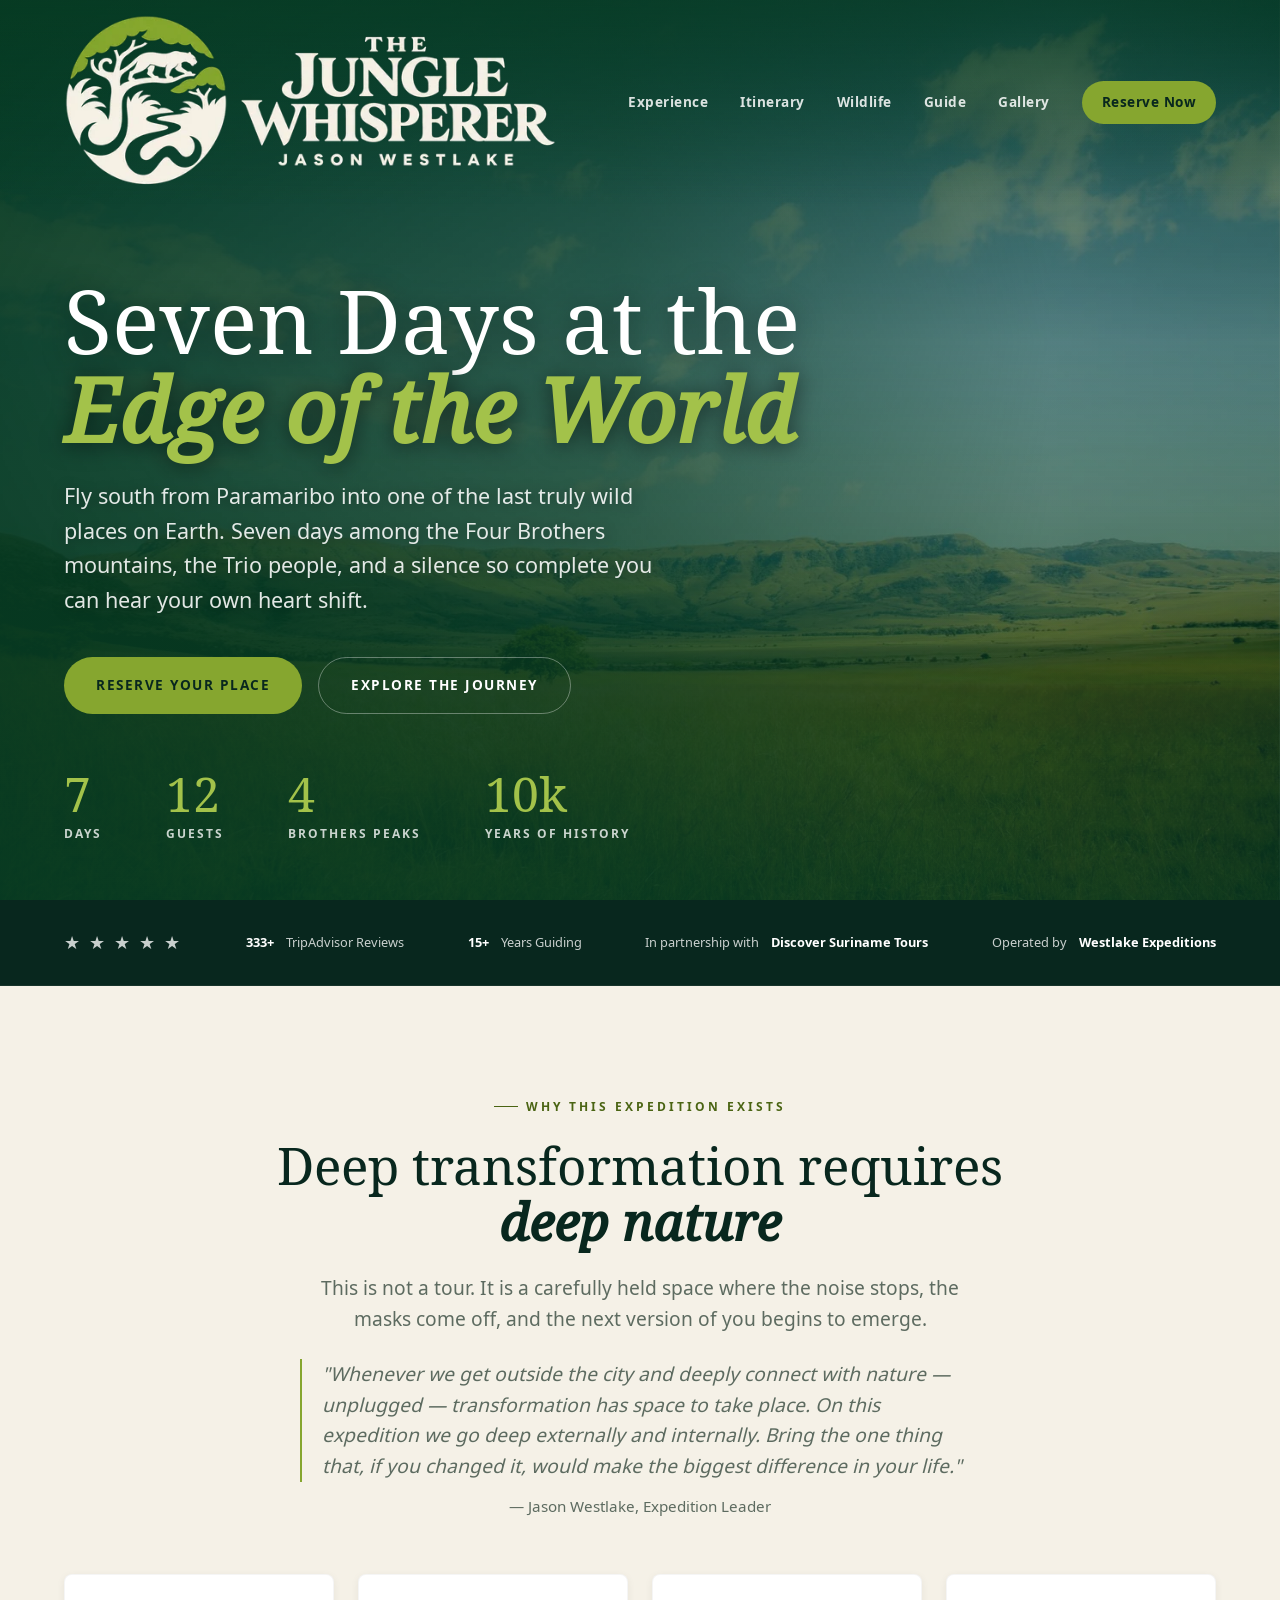
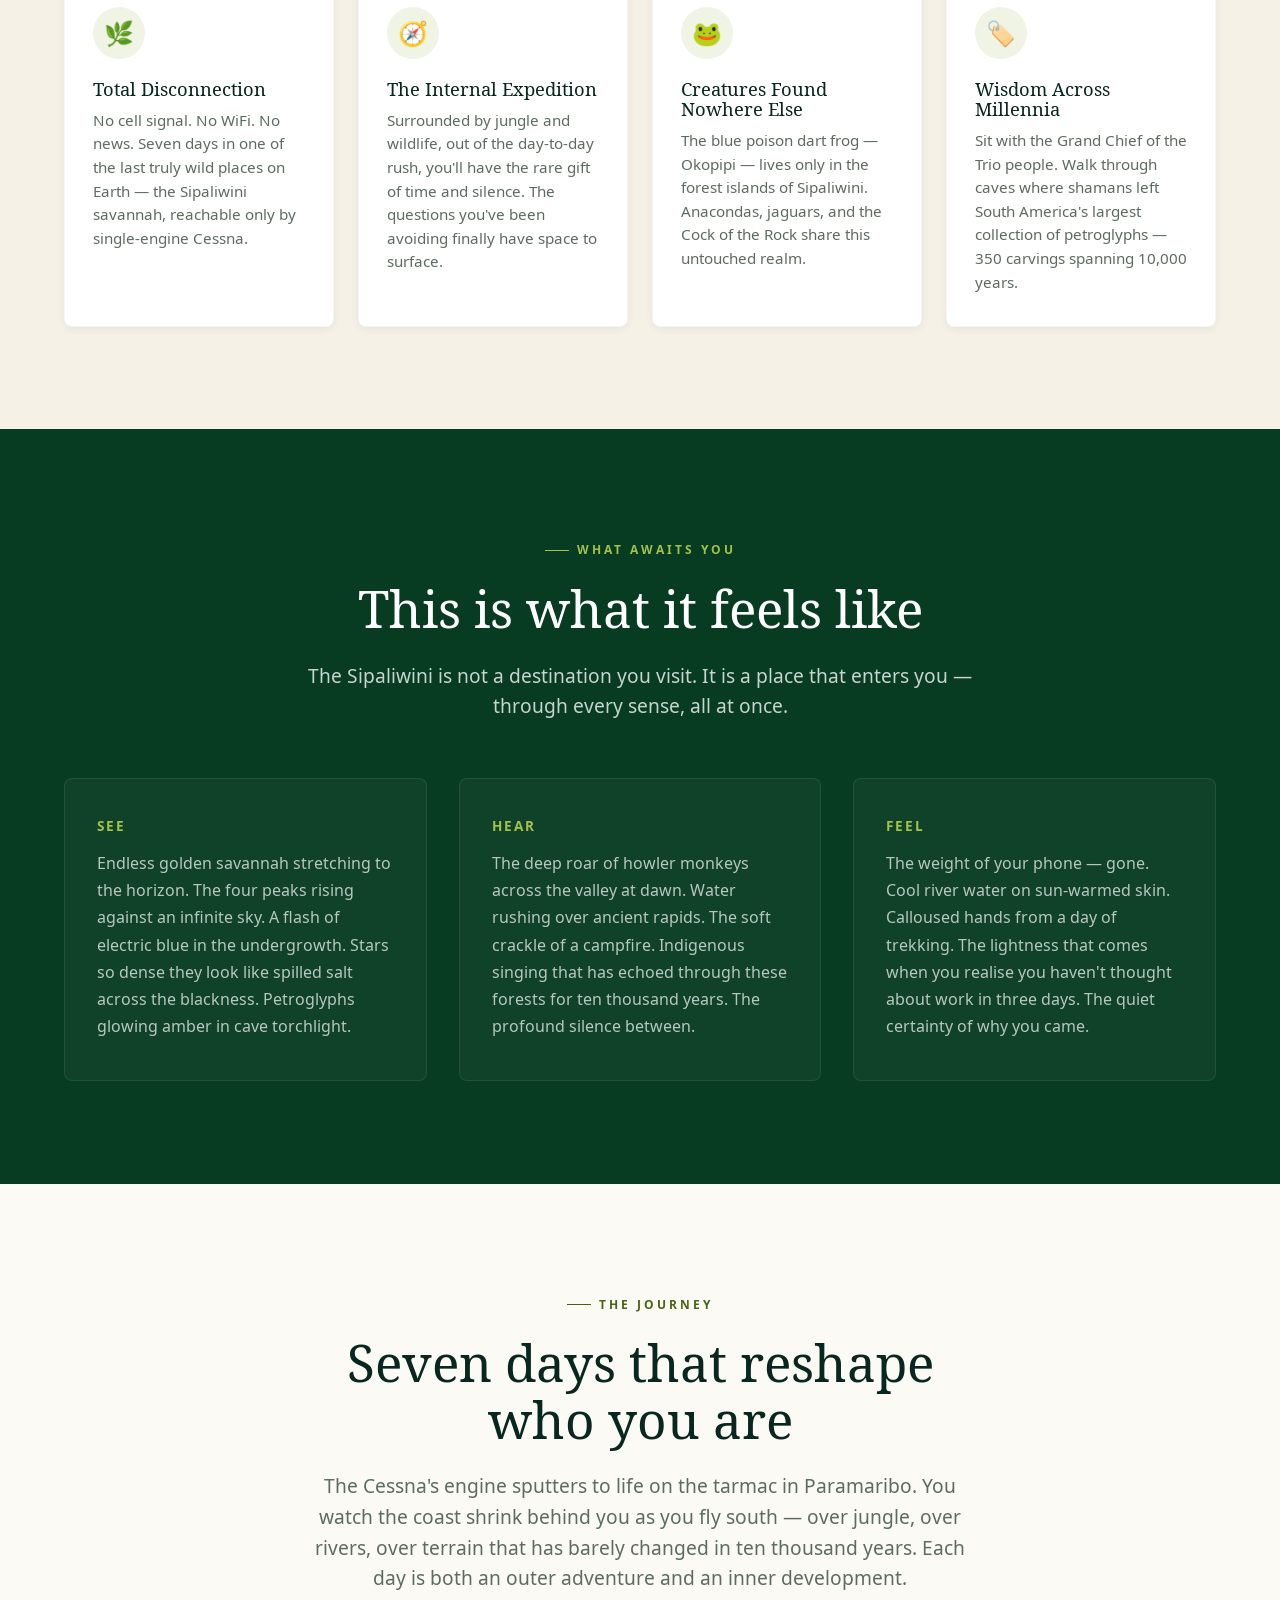
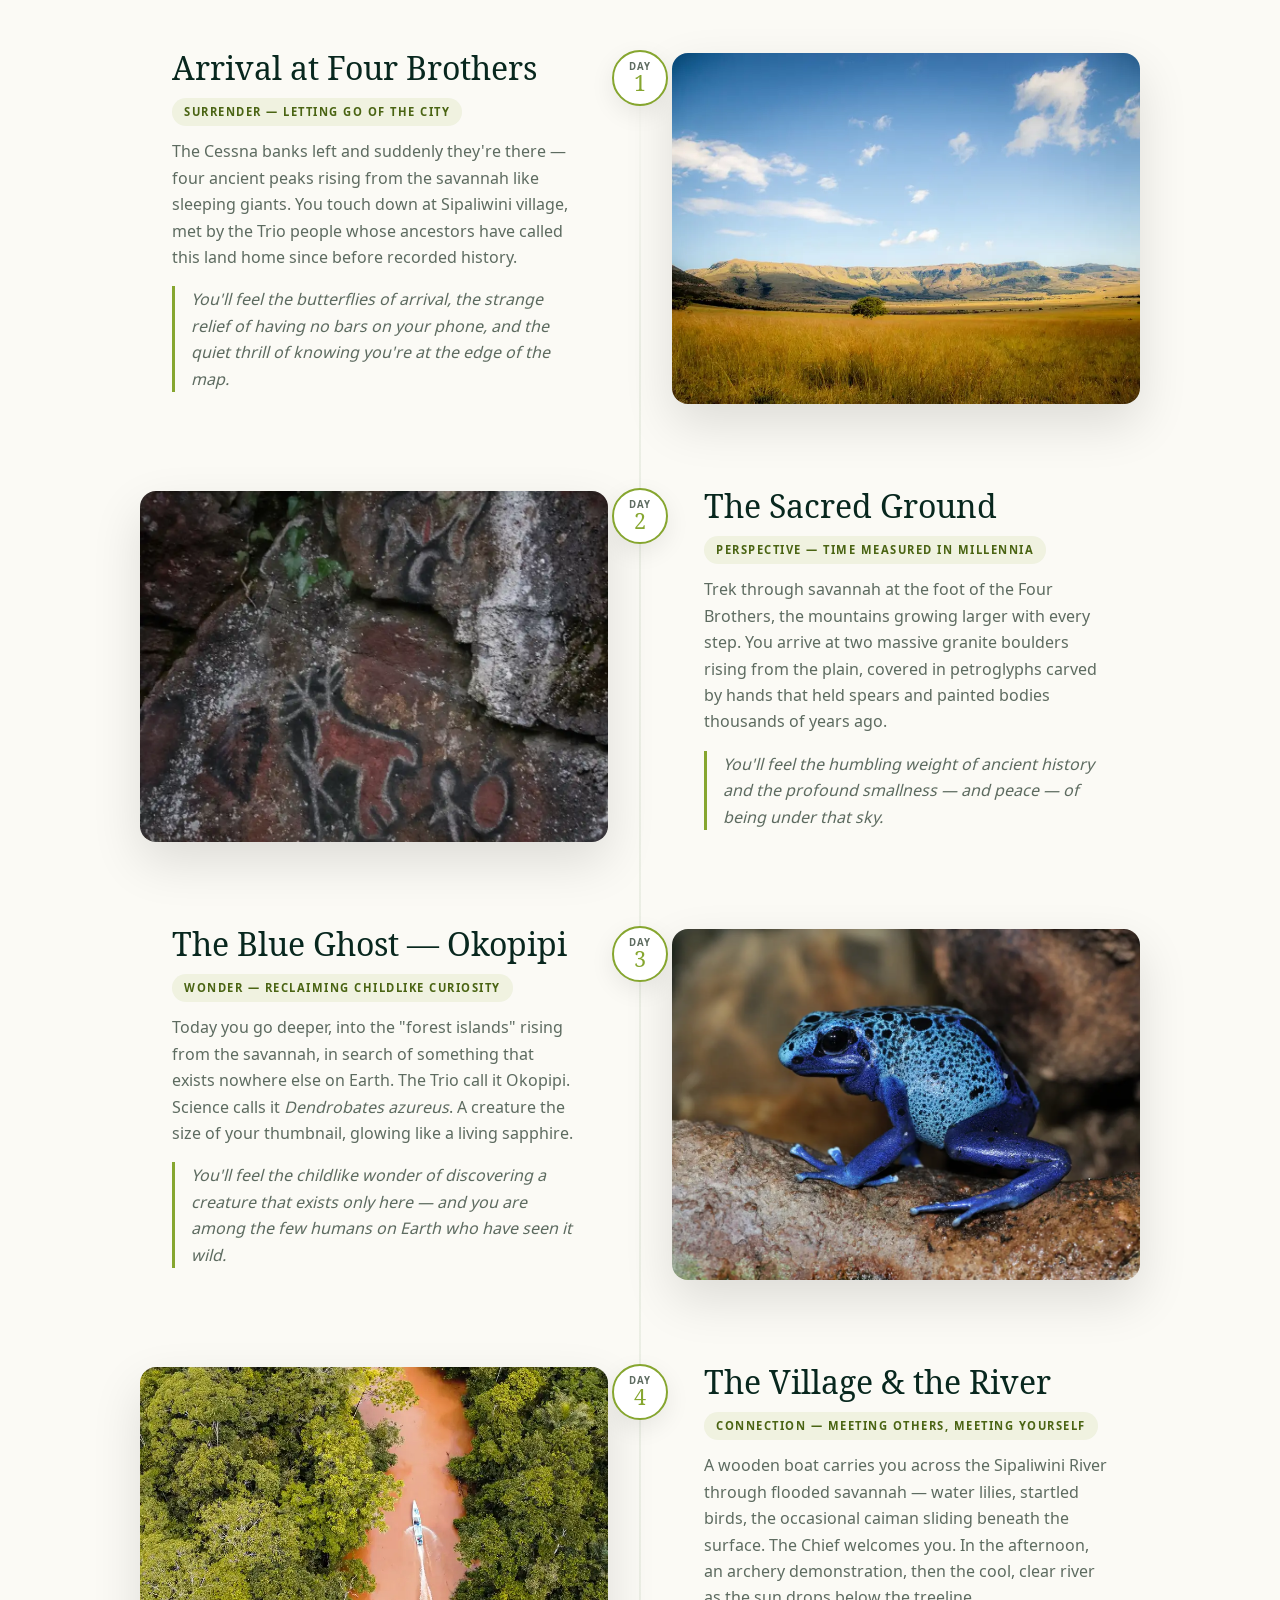
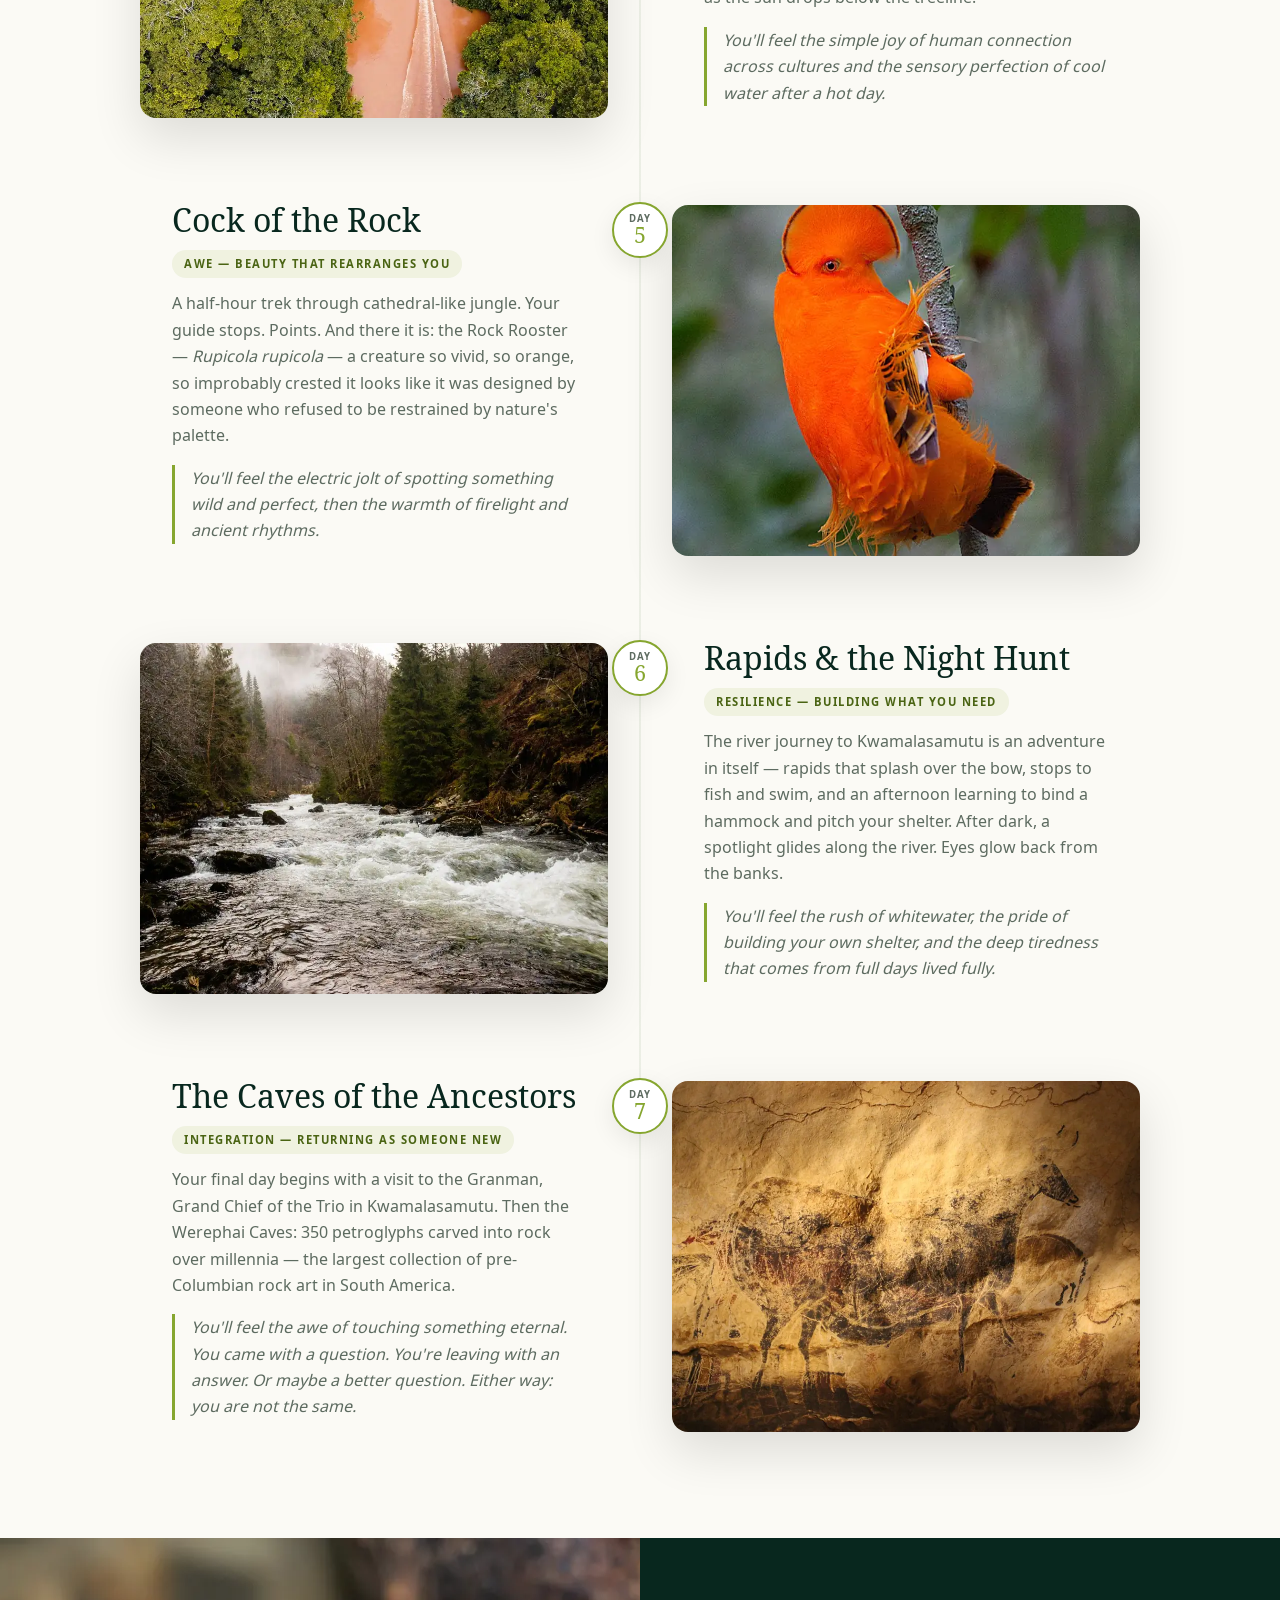
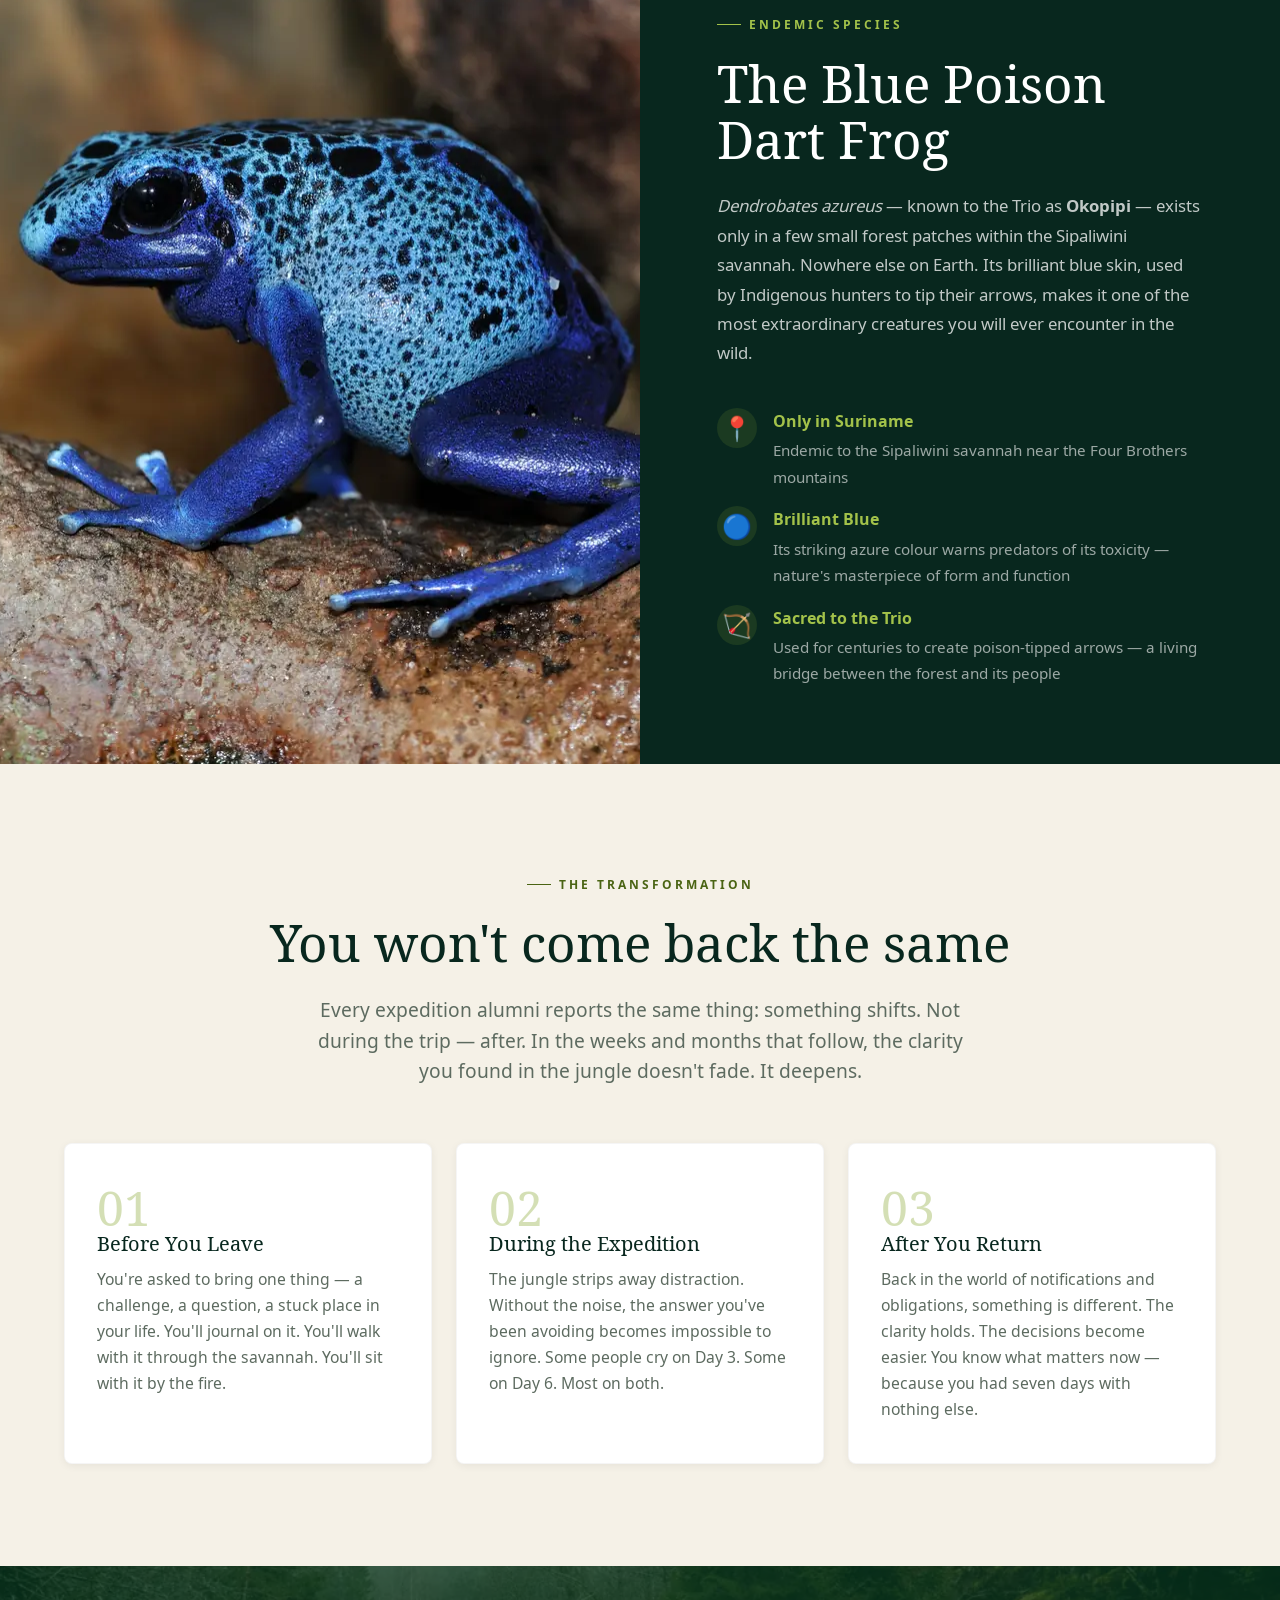
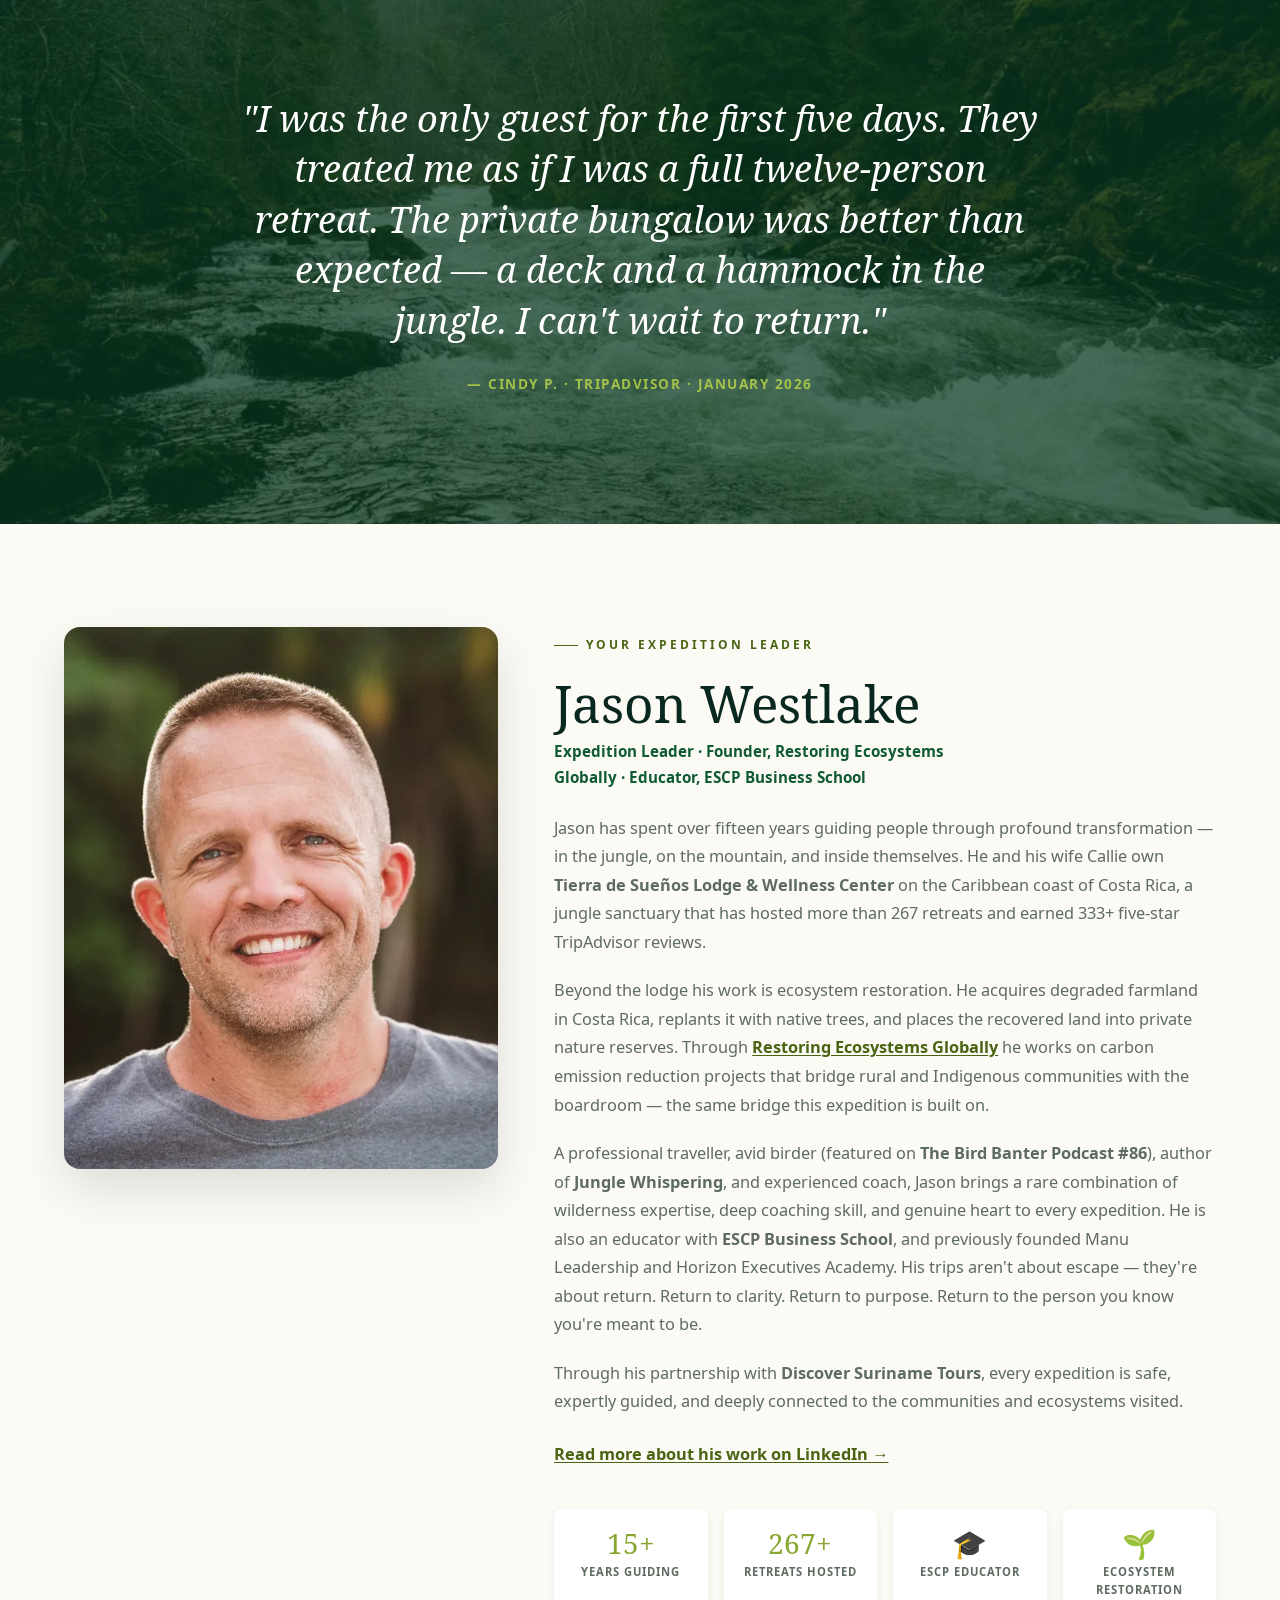
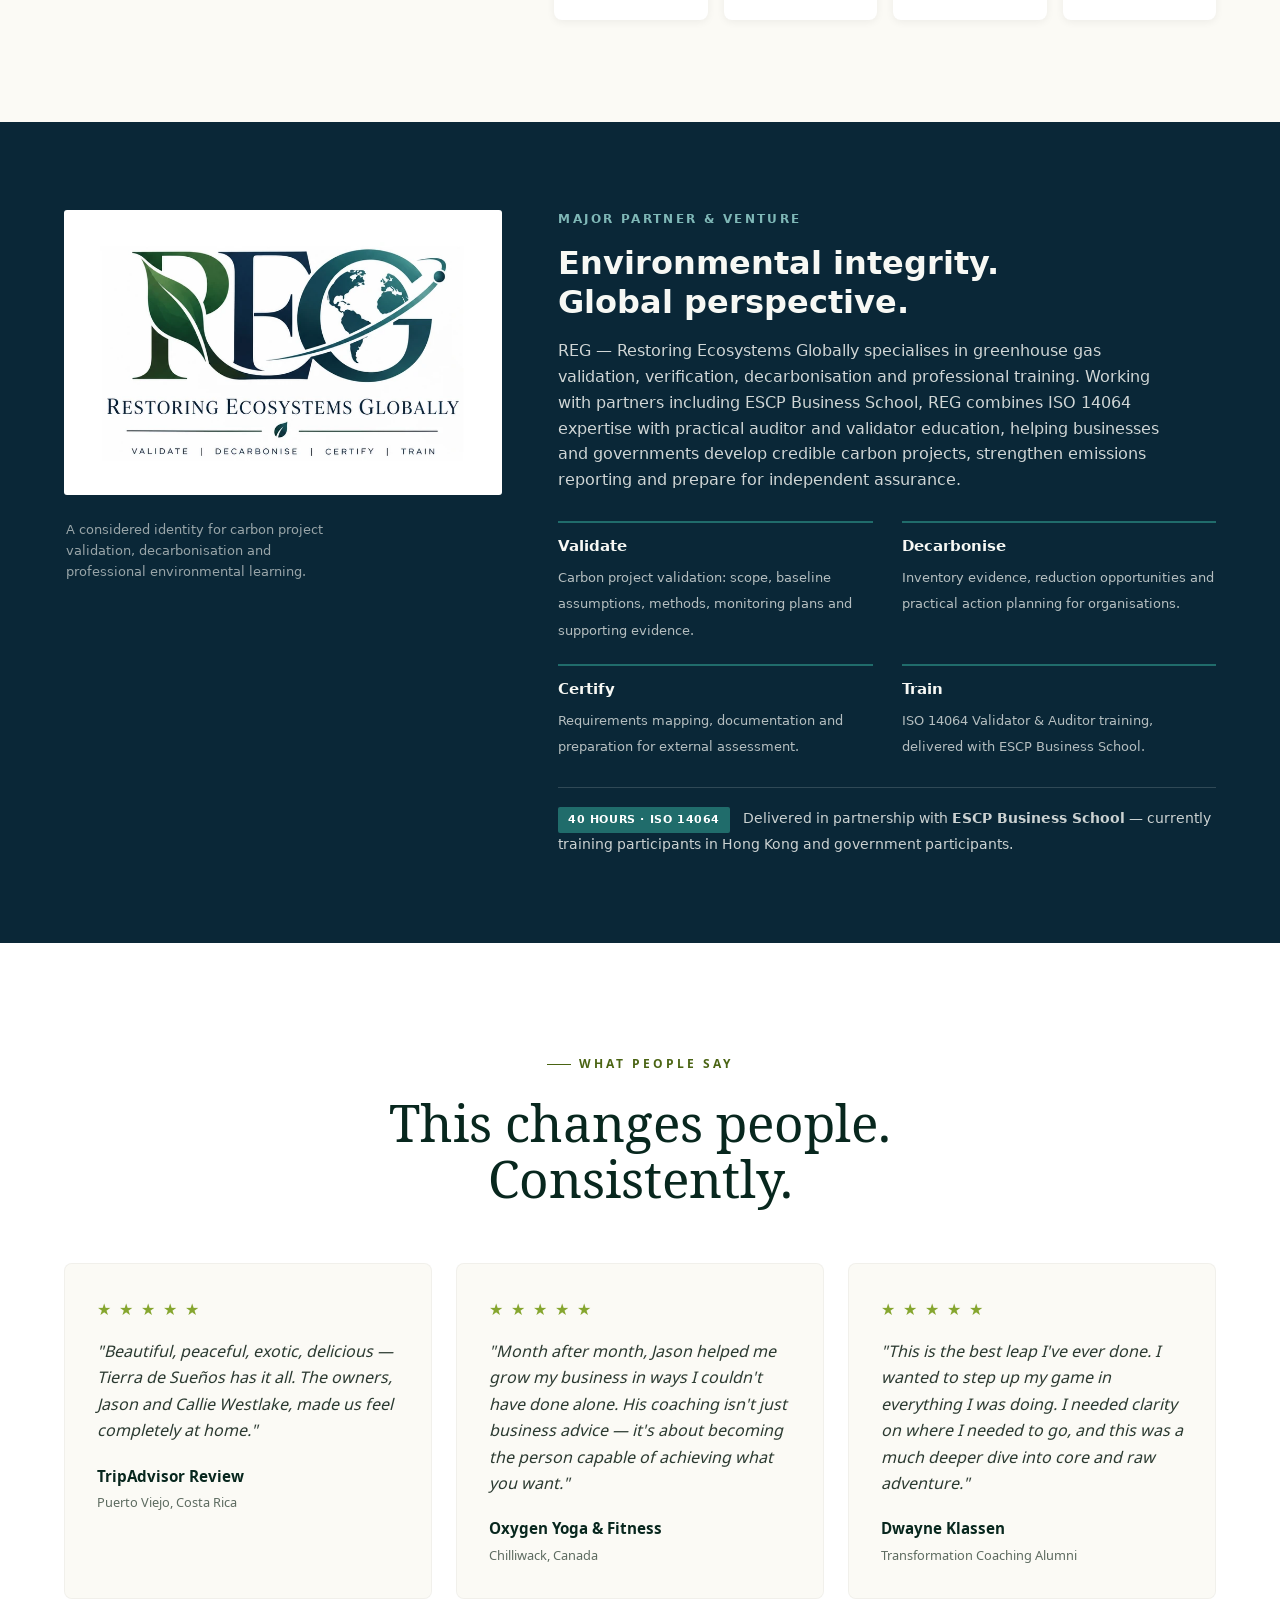
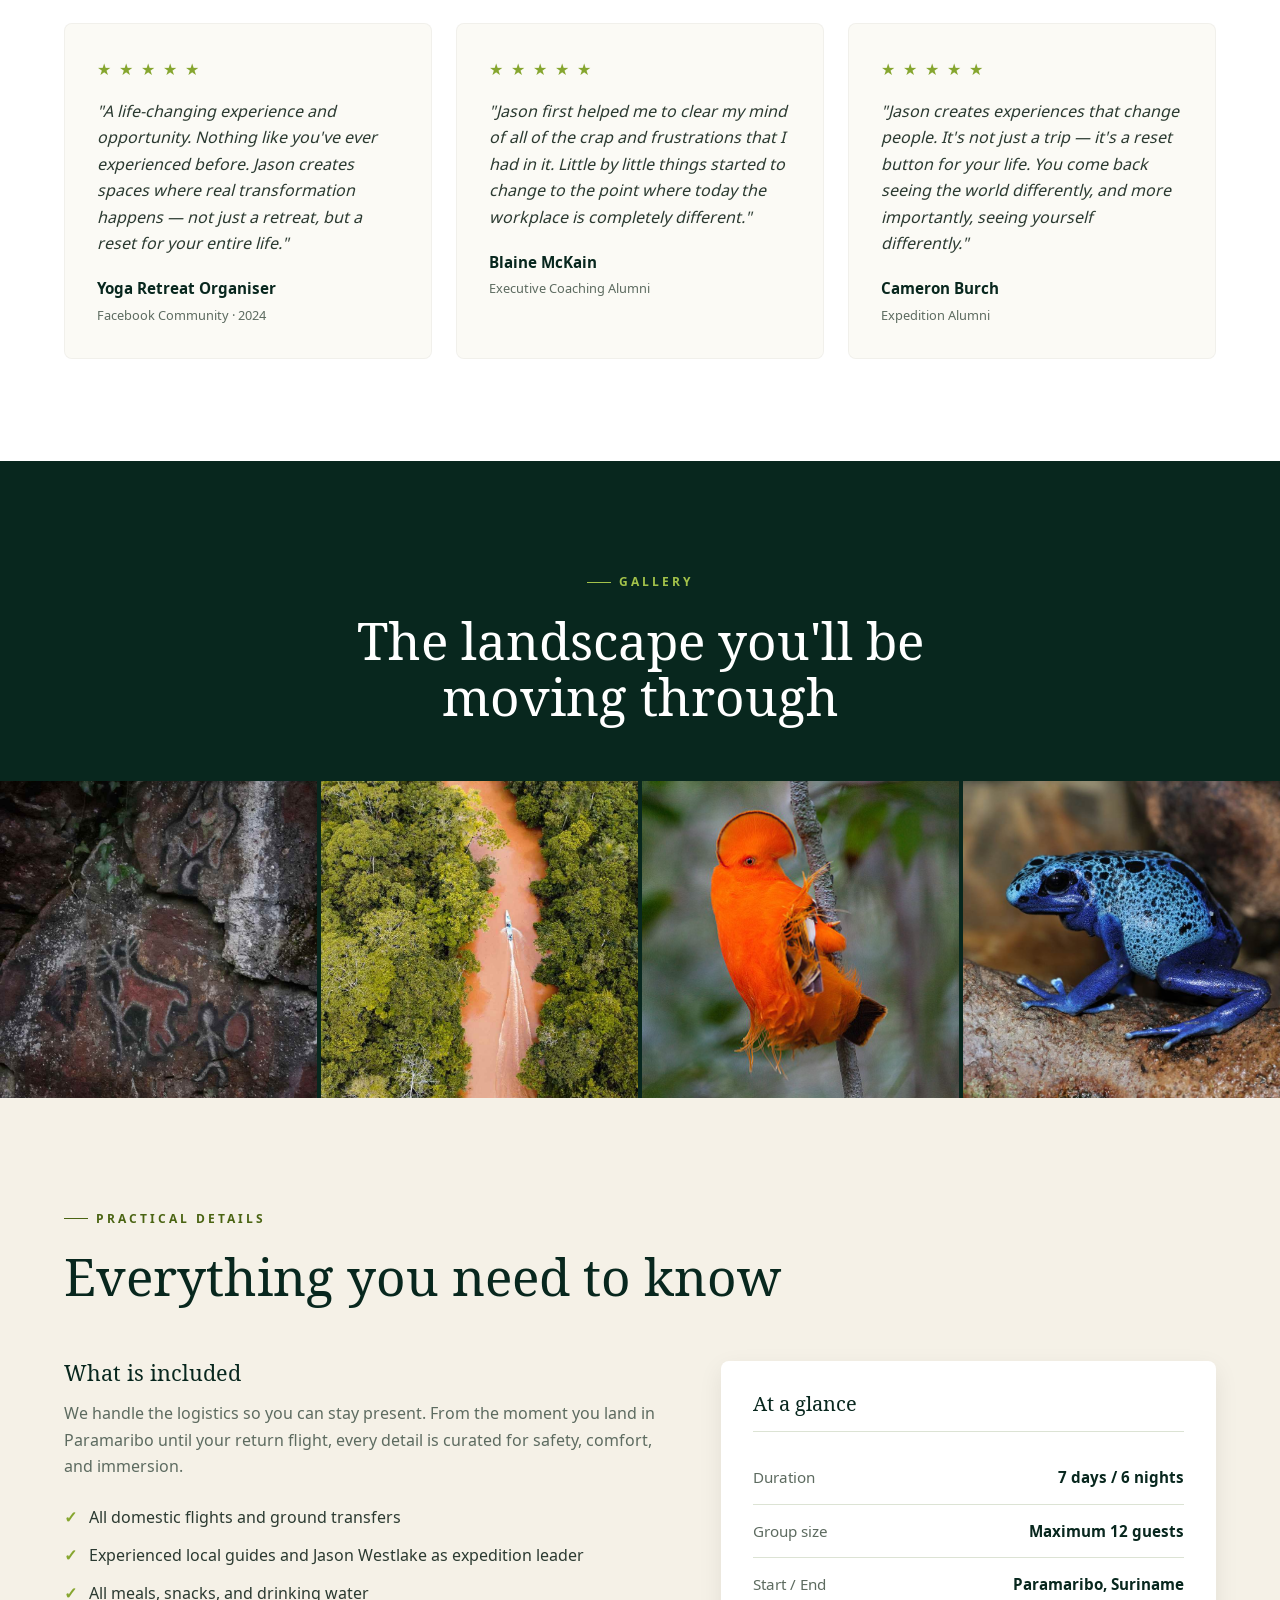
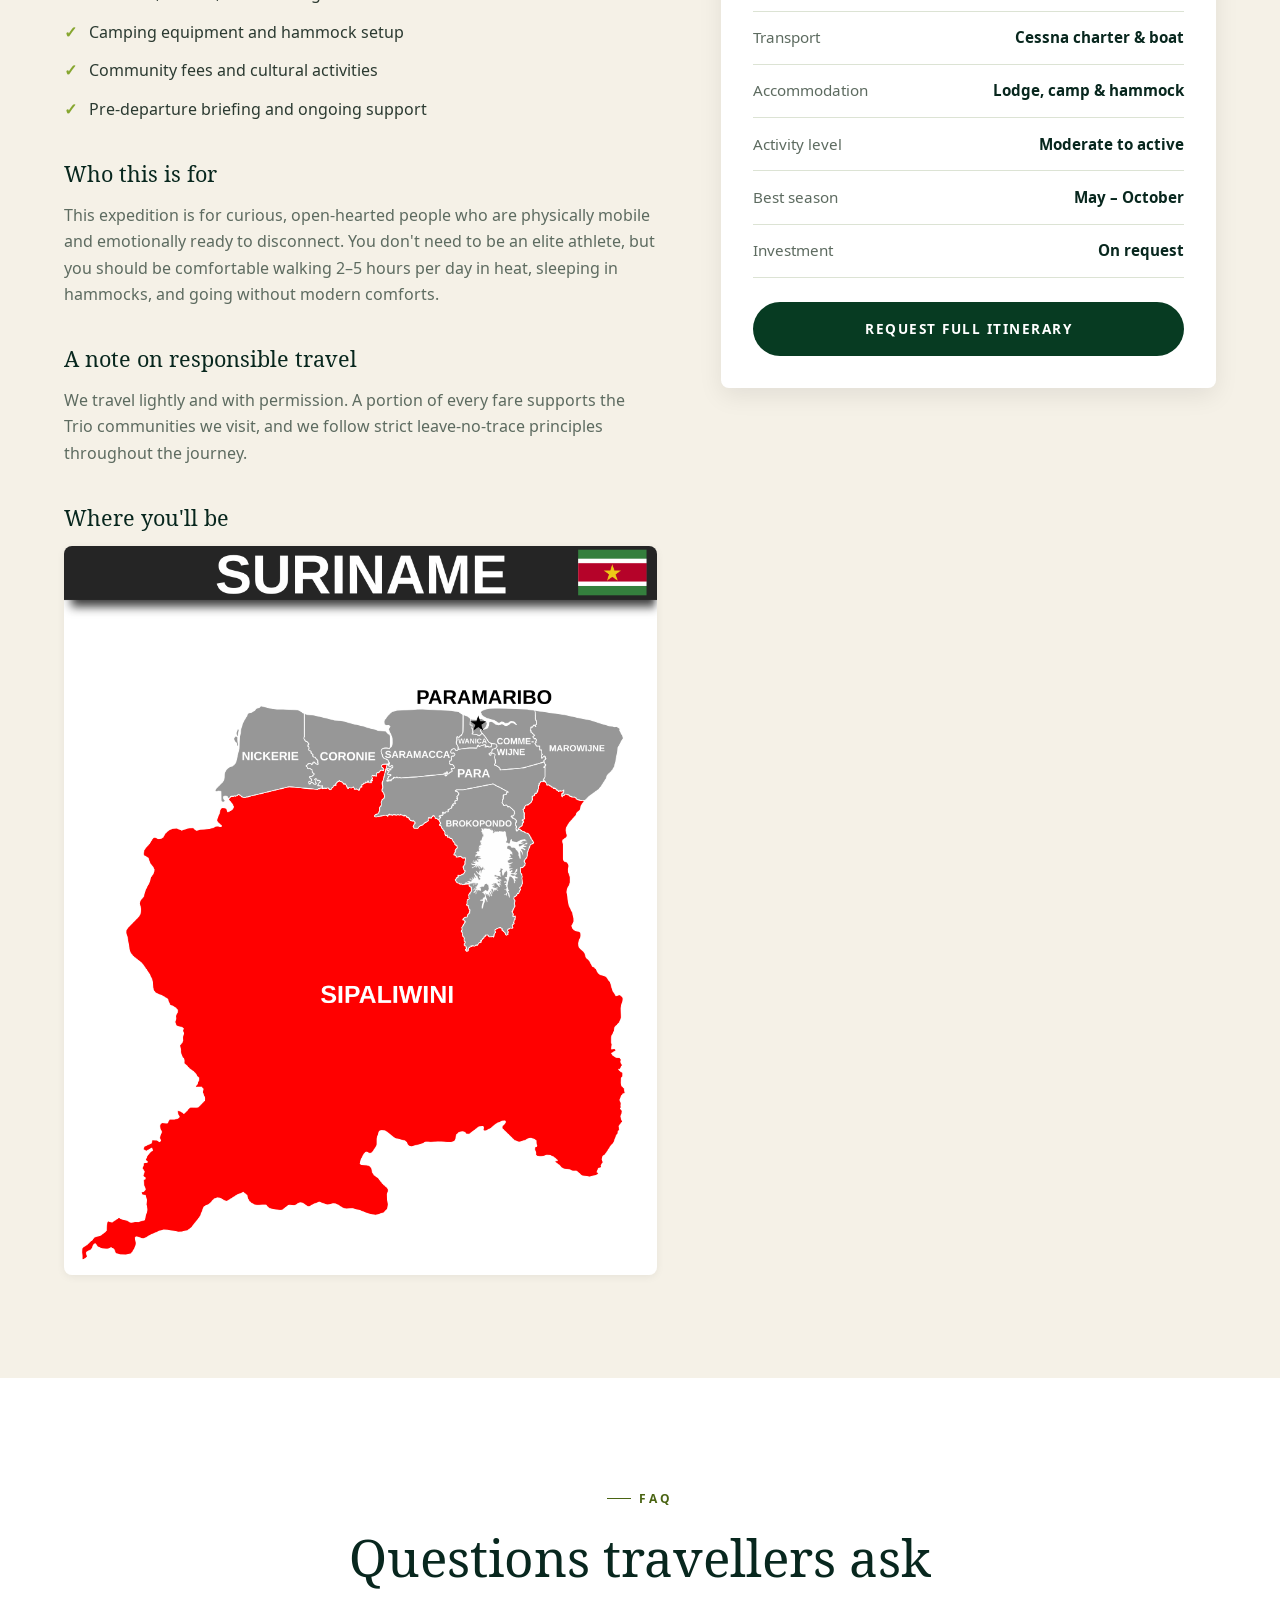
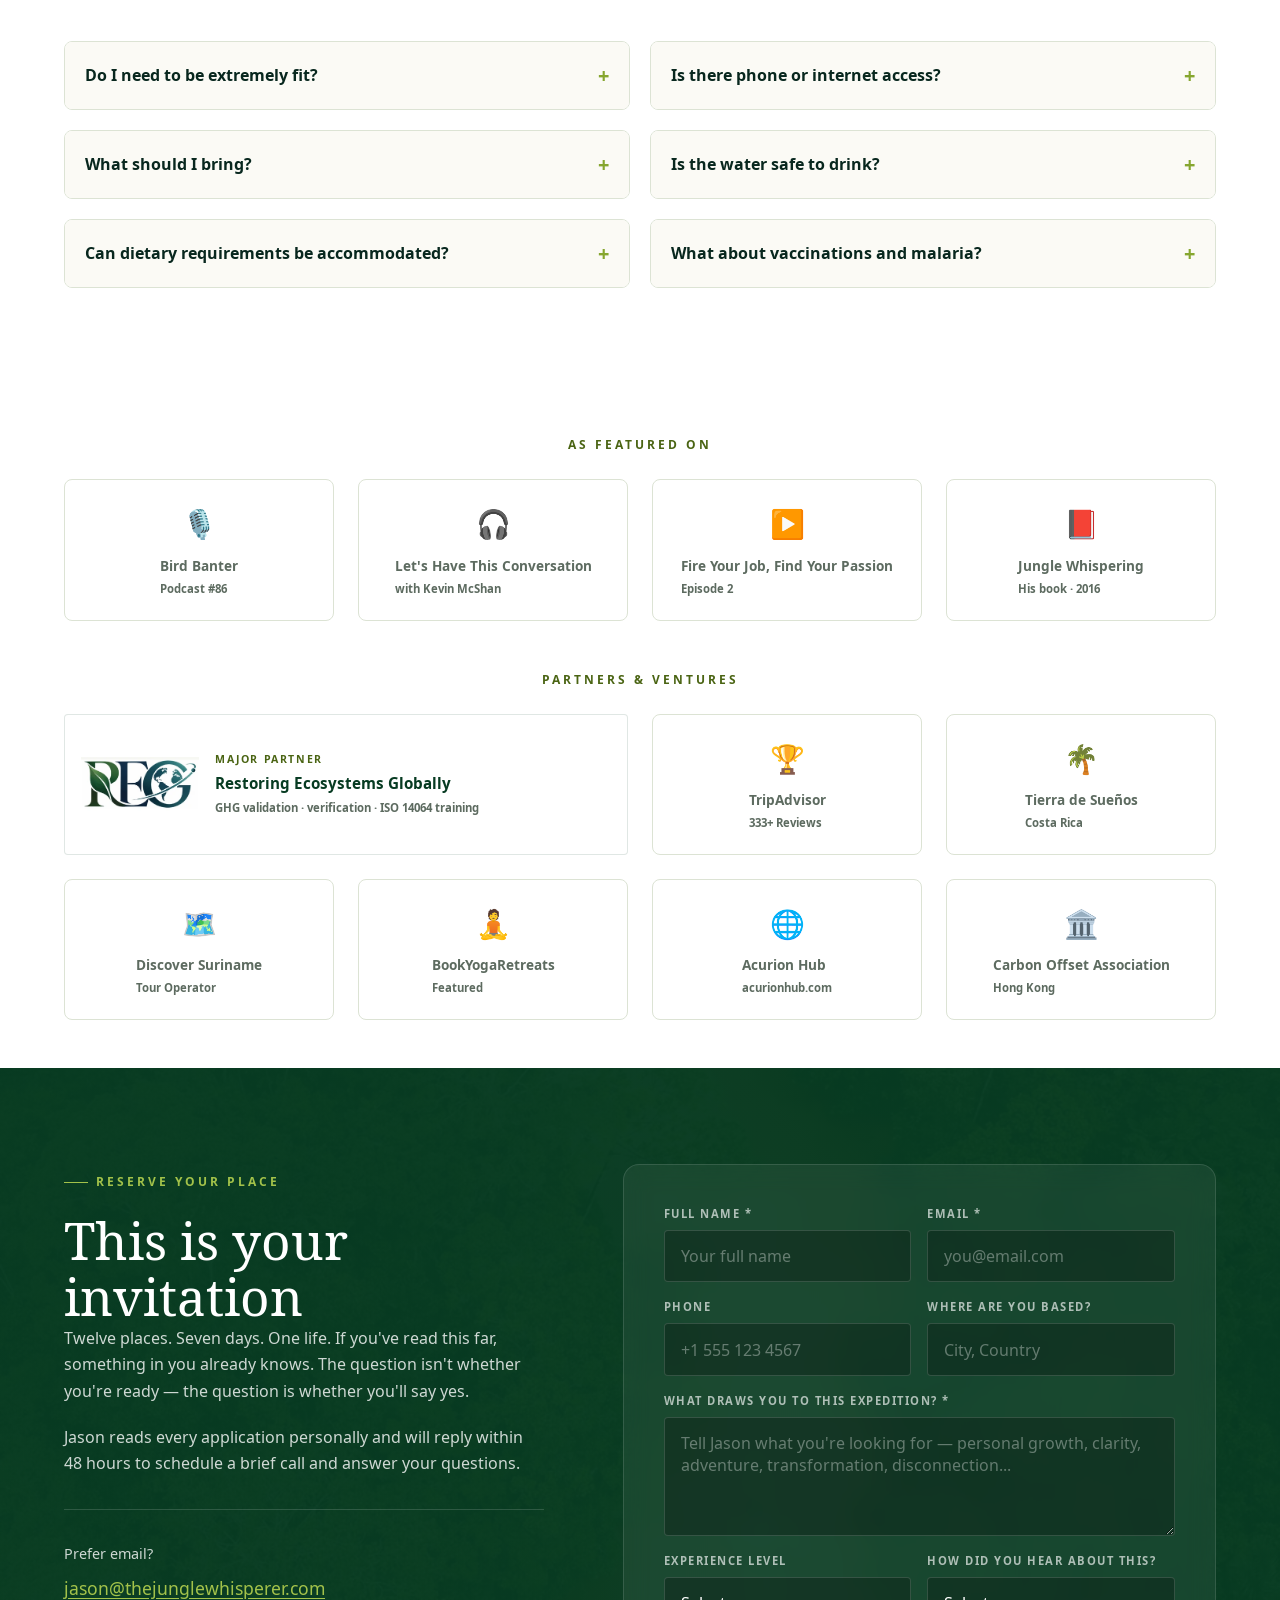
==== index.html @ 7242fd2d "Four Brothers Expedition site — preview build" ====
<!DOCTYPE html>
<html lang="en" class="no-js">
<head>
  <meta charset="UTF-8">
  <meta name="viewport" content="width=device-width, initial-scale=1.0">

  <title>Four Brothers Expedition — 7 Days in Suriname | Jason Westlake</title>
  <meta name="description" content="A 7-day expedition into the remote Sipaliwini savannah of Suriname with Jason Westlake, founder of Restoring Ecosystems Globally. Limited to 12 guests.">
  <meta name="robots" content="index, follow, max-image-preview:large">
  <meta name="author" content="Westlake Expeditions">
  <meta name="theme-color" content="#073b22">

  <!-- Canonical + social URL. Domain verified: registered, IONOS MX live, nothing served yet.
       If the site launches on a different domain, change these four values and sitemap.xml. -->
  <link rel="canonical" href="https://thejunglewhisperer.com/">
  <meta property="og:url" content="https://thejunglewhisperer.com/">

  <meta property="og:type" content="website">
  <meta property="og:site_name" content="Four Brothers Expedition">
  <meta property="og:locale" content="en_US">
  <meta property="og:title" content="Four Brothers Expedition — 7 Days at the Edge of the World">
  <meta property="og:description" content="A 7-day journey into the remote Sipaliwini savannah of Suriname with Jason Westlake, founder of Restoring Ecosystems Globally. Limited to 12 guests.">
  <meta property="og:image" content="https://thejunglewhisperer.com/images/opt/hero.jpg">
  <meta property="og:image:width" content="1600">
  <meta property="og:image:height" content="1067">
  <meta property="og:image:alt" content="Open savannah grassland under a wide sky, the terrain the Four Brothers expedition crosses on foot">

  <meta name="twitter:card" content="summary_large_image">
  <meta name="twitter:title" content="Four Brothers Expedition — 7 Days at the Edge of the World">
  <meta name="twitter:description" content="A life-changing 7-day journey into the remote Sipaliwini savannah of Suriname with Jason Westlake. Limited to 12 guests.">
  <meta name="twitter:image" content="https://thejunglewhisperer.com/images/opt/hero.jpg">
  <meta name="twitter:image:alt" content="The Four Brothers mountains rising above the Sipaliwini savannah in Suriname">

  <link rel="icon" href="favicon.ico" sizes="48x48">
  <link rel="icon" type="image/png" sizes="32x32" href="icons/favicon-32.png">
  <link rel="icon" type="image/png" sizes="16x16" href="icons/favicon-16.png">
  <link rel="apple-touch-icon" href="icons/apple-touch-icon.png">
  <link rel="manifest" href="site.webmanifest">

  <link rel="preload" as="font" type="font/woff2" href="fonts/noto-serif-regular.woff2" crossorigin>
  <link rel="preload" as="font" type="font/woff2" href="fonts/noto-sans-regular.woff2" crossorigin>
  <link rel="preload" as="image" href="images/opt/hero-960.webp" imagesrcset="images/opt/hero-960.webp 960w, images/opt/hero.webp 1600w" imagesizes="100vw" type="image/webp">
  <link rel="stylesheet" href="css/style.css">

  <script type="application/ld+json">
  {
    "@context": "https://schema.org",
    "@graph": [
      {
        "@type": "TravelAgency",
        "@id": "#organisation",
        "name": "Westlake Expeditions",
        "description": "Expedition operator running transformational journeys into the Sipaliwini savannah of Suriname, led by Jason Westlake in partnership with Discover Suriname Tours.",
        "email": "jason@thejunglewhisperer.com",
        "founder": {
          "@type": "Person",
          "name": "Jason Westlake",
          "image": "https://thejunglewhisperer.com/images/opt/jason-portrait-900.jpg",
          "jobTitle": [
            "Expedition Leader",
            "Founder, Restoring Ecosystems Globally",
            "Educator, ESCP Business School"
          ],
          "sameAs": ["https://www.linkedin.com/in/executivesalescoaching/"]
        },
        "areaServed": { "@type": "Country", "name": "Suriname" },
        "sameAs": [
          "https://www.linkedin.com/in/executivesalescoaching/",
          "https://tierradesuenoslodge.com",
          "https://discoversurinametours.com",
          "https://birdbanter.podbean.com/e/the-bird-banter-podcast-86-with-jason-westlake/"
        ]
      },
      {
        "@type": "Organization",
        "@id": "#reg",
        "name": "REG — Restoring Ecosystems Globally",
        "alternateName": "REG",
        "description": "Greenhouse gas validation, verification, decarbonisation and professional training. Combines ISO 14064 expertise with practical auditor and validator education, delivering 40-hour ISO 14064 Validator & Auditor training in partnership with ESCP Business School.",
        "founder": { "@type": "Person", "name": "Jason Westlake" },
        "knowsAbout": [
          "ISO 14064",
          "Greenhouse gas validation and verification",
          "Carbon project development",
          "Decarbonisation",
          "Emissions reporting"
        ]
      },
      {
        "@type": "TouristTrip",
        "name": "Four Brothers Expedition — 7 Days at the Edge of the World",
        "description": "A seven-day expedition into the remote Sipaliwini savannah of Suriname: the Four Brothers mountains, Trio indigenous culture, the endemic blue poison dart frog, and South America's largest collection of pre-Columbian petroglyphs.",
        "touristType": ["Transformational travel", "Wildlife", "Culture"],
        "provider": { "@id": "#organisation" },
        "itinerary": {
          "@type": "ItemList",
          "numberOfItems": 7,
          "itemListElement": [
            { "@type": "ListItem", "position": 1, "name": "Arrival at Four Brothers" },
            { "@type": "ListItem", "position": 2, "name": "The Sacred Ground" },
            { "@type": "ListItem", "position": 3, "name": "The Blue Ghost — Okopipi" },
            { "@type": "ListItem", "position": 4, "name": "The Village & the River" },
            { "@type": "ListItem", "position": 5, "name": "Cock of the Rock" },
            { "@type": "ListItem", "position": 6, "name": "Rapids & the Night Hunt" },
            { "@type": "ListItem", "position": 7, "name": "The Caves of the Ancestors" }
          ]
        }
      },
      {
        "@type": "FAQPage",
        "mainEntity": [
          {
            "@type": "Question",
            "name": "Do I need to be extremely fit?",
            "acceptedAnswer": { "@type": "Answer", "text": "You should be comfortable walking 2–5 hours per day in tropical heat, sleeping in a hammock, and being away from modern comforts. You do not need to be an athlete, but a reasonable base level of fitness and mobility will help you enjoy every moment." }
          },
          {
            "@type": "Question",
            "name": "Is there phone or internet access?",
            "acceptedAnswer": { "@type": "Answer", "text": "No. That is part of the point. Once we leave Paramaribo there is no cell signal and no WiFi for the entire seven days. We carry satellite communication for emergencies only." }
          },
          {
            "@type": "Question",
            "name": "What should I bring?",
            "acceptedAnswer": { "@type": "Answer", "text": "A detailed packing list is provided after booking, but essentials include lightweight long-sleeved clothing, sturdy hiking boots, a headtorch, insect repellent, sunscreen, a journal, and an open heart." }
          },
          {
            "@type": "Question",
            "name": "Is the water safe to drink?",
            "acceptedAnswer": { "@type": "Answer", "text": "We provide filtered and purified drinking water throughout the expedition. River water is used for bathing and washing only." }
          },
          {
            "@type": "Question",
            "name": "Can dietary requirements be accommodated?",
            "acceptedAnswer": { "@type": "Answer", "text": "Most dietary needs can be managed with advance notice. Please tell us about allergies, intolerances, or preferences on your application form." }
          },
          {
            "@type": "Question",
            "name": "What about vaccinations and malaria?",
            "acceptedAnswer": { "@type": "Answer", "text": "We recommend consulting a travel medicine clinic 6–8 weeks before departure. Malaria prophylaxis is commonly advised for the Sipaliwini region; your doctor can advise based on your health profile." }
          }
        ]
      }
    ]
  }
  </script>
</head>
<body>

  <a class="skip-link" href="#main">Skip to content</a>

  <!-- NAVIGATION -->
  <nav class="nav" id="nav" aria-label="Main navigation">
    <div class="container">
      <a href="#top" class="nav-logo">
        <img src="images/brand/logo-crest.webp" alt="" width="191" height="205" class="nav-logo-crest">
        <img src="images/brand/logo-wordmark.webp" alt="The Jungle Whisperer — Jason Westlake" width="371" height="154" class="nav-logo-words">
      </a>

      <button class="nav-toggle" id="nav-toggle" type="button" aria-label="Open navigation" aria-expanded="false" aria-controls="nav-links">
        <span></span>
        <span></span>
        <span></span>
      </button>

      <div class="nav-links" id="nav-links">
        <a href="#experience">Experience</a>
        <a href="#itinerary">Itinerary</a>
        <a href="#wildlife">Wildlife</a>
        <a href="#guide">Guide</a>
        <a href="#gallery">Gallery</a>
        <a href="#booking" class="nav-cta">Reserve Now</a>
      </div>
    </div>
  </nav>

  <main id="main">

  <!-- HERO -->
  <header class="hero" id="top">
    <div class="hero-bg">
      <picture>
        <source type="image/webp" srcset="images/opt/hero-960.webp 960w, images/opt/hero.webp 1600w" sizes="100vw">
        <img src="images/opt/hero.jpg" srcset="images/opt/hero-960.jpg 960w, images/opt/hero.jpg 1600w" sizes="100vw" width="1600" height="1067" alt="Open savannah grassland under a wide sky, the terrain the expedition crosses on foot" fetchpriority="high" decoding="async">
      </picture>
    </div>
    <div class="hero-overlay"></div>

    <div class="container">
      <div class="hero-content">
        <h1>Seven Days at the <em>Edge of the World</em></h1>
        <p>Fly south from Paramaribo into one of the last truly wild places on Earth. Seven days among the Four Brothers mountains, the Trio people, and a silence so complete you can hear your own heart shift.</p>
        <div class="hero-buttons">
          <a href="#booking" class="btn btn-primary">Reserve Your Place</a>
          <a href="#itinerary" class="btn btn-secondary">Explore the Journey</a>
        </div>
        <div class="hero-stats">
          <div class="hero-stat">
            <strong>7</strong>
            <span>Days</span>
          </div>
          <div class="hero-stat">
            <strong>12</strong>
            <span>Guests</span>
          </div>
          <div class="hero-stat">
            <strong>4</strong>
            <span>Brothers Peaks</span>
          </div>
          <div class="hero-stat">
            <strong>10k</strong>
            <span>Years of History</span>
          </div>
        </div>
      </div>
    </div>

    <div class="hero-scroll" aria-hidden="true">Scroll</div>
  </header>

  <!-- TRUST BAR -->
  <div class="trust-bar">
    <div class="container">
      <div class="trust-item trust-rating" aria-hidden="true">★ ★ ★ ★ ★</div>
      <p class="sr-only">Rated five out of five stars on TripAdvisor.</p>
      <div class="trust-item"><strong>333+</strong> TripAdvisor Reviews</div>
      <div class="trust-item"><strong>15+</strong> Years Guiding</div>
      <div class="trust-item">In partnership with <strong>Discover Suriname Tours</strong></div>
      <div class="trust-item">Operated by <strong>Westlake Expeditions</strong></div>
    </div>
  </div>

  <!-- INTRO -->
  <section class="intro" id="intro" aria-labelledby="intro-title">
    <div class="container">
      <div class="section-header center reveal">
        <span class="section-label">Why This Expedition Exists</span>
        <h2 class="section-headline" id="intro-title">Deep transformation requires <em>deep nature</em></h2>
        <p class="section-subtitle mx-auto">
          This is not a tour. It is a carefully held space where the noise stops, the masks come off, and the next version of you begins to emerge.
        </p>
        <blockquote class="section-subtitle mx-auto pull-quote">
          "Whenever we get outside the city and deeply connect with nature — unplugged — transformation has space to take place. On this expedition we go deep externally and internally. Bring the one thing that, if you changed it, would make the biggest difference in your life."
        </blockquote>
        <p class="section-subtitle mx-auto pull-quote-attrib">
          — Jason Westlake, Expedition Leader
        </p>
      </div>

      <div class="intro-grid">
        <div class="intro-card reveal reveal-delay-1">
          <div class="intro-card-icon" aria-hidden="true">🌿</div>
          <h3>Total Disconnection</h3>
          <p>No cell signal. No WiFi. No news. Seven days in one of the last truly wild places on Earth — the Sipaliwini savannah, reachable only by single-engine Cessna.</p>
        </div>
        <div class="intro-card reveal reveal-delay-2">
          <div class="intro-card-icon" aria-hidden="true">🧭</div>
          <h3>The Internal Expedition</h3>
          <p>Surrounded by jungle and wildlife, out of the day-to-day rush, you'll have the rare gift of time and silence. The questions you've been avoiding finally have space to surface.</p>
        </div>
        <div class="intro-card reveal reveal-delay-3">
          <div class="intro-card-icon" aria-hidden="true">🐸</div>
          <h3>Creatures Found Nowhere Else</h3>
          <p>The blue poison dart frog — Okopipi — lives only in the forest islands of Sipaliwini. Anacondas, jaguars, and the Cock of the Rock share this untouched realm.</p>
        </div>
        <div class="intro-card reveal reveal-delay-4">
          <div class="intro-card-icon" aria-hidden="true">🏷️</div>
          <h3>Wisdom Across Millennia</h3>
          <p>Sit with the Grand Chief of the Trio people. Walk through caves where shamans left South America's largest collection of petroglyphs — 350 carvings spanning 10,000 years.</p>
        </div>
      </div>
    </div>
  </section>

  <!-- EXPERIENCE -->
  <section class="experience" id="experience" aria-labelledby="experience-title">
    <div class="container">
      <div class="section-header center reveal">
        <span class="section-label light">What Awaits You</span>
        <h2 class="section-headline" id="experience-title">This is what it feels like</h2>
        <p class="section-subtitle mx-auto">
          The Sipaliwini is not a destination you visit. It is a place that enters you — through every sense, all at once.
        </p>
      </div>

      <div class="experience-grid">
        <div class="experience-card reveal reveal-delay-1">
          <h3>See</h3>
          <p>Endless golden savannah stretching to the horizon. The four peaks rising against an infinite sky. A flash of electric blue in the undergrowth. Stars so dense they look like spilled salt across the blackness. Petroglyphs glowing amber in cave torchlight.</p>
        </div>
        <div class="experience-card reveal reveal-delay-2">
          <h3>Hear</h3>
          <p>The deep roar of howler monkeys across the valley at dawn. Water rushing over ancient rapids. The soft crackle of a campfire. Indigenous singing that has echoed through these forests for ten thousand years. The profound silence between.</p>
        </div>
        <div class="experience-card reveal reveal-delay-3">
          <h3>Feel</h3>
          <p>The weight of your phone — gone. Cool river water on sun-warmed skin. Calloused hands from a day of trekking. The lightness that comes when you realise you haven't thought about work in three days. The quiet certainty of why you came.</p>
        </div>
      </div>
    </div>
  </section>

  <!-- ITINERARY -->
  <section class="itinerary" id="itinerary" aria-labelledby="itinerary-title">
    <div class="container">
      <div class="section-header center reveal">
        <span class="section-label">The Journey</span>
        <h2 class="section-headline" id="itinerary-title">Seven days that reshape<br>who you are</h2>
        <p class="section-subtitle mx-auto">
          The Cessna's engine sputters to life on the tarmac in Paramaribo. You watch the coast shrink behind you as you fly south — over jungle, over rivers, over terrain that has barely changed in ten thousand years. Each day is both an outer adventure and an inner development.
        </p>
      </div>

      <div class="timeline">

        <article class="day reveal">
          <div class="day-marker">
            <span>Day</span>
            <strong>1</strong>
          </div>
          <div class="day-content">
            <h3>Arrival at Four Brothers</h3>
            <span class="day-theme">Surrender — Letting go of the city</span>
            <p>The Cessna banks left and suddenly they're there — four ancient peaks rising from the savannah like sleeping giants. You touch down at Sipaliwini village, met by the Trio people whose ancestors have called this land home since before recorded history.</p>
            <p class="day-feel">You'll feel the butterflies of arrival, the strange relief of having no bars on your phone, and the quiet thrill of knowing you're at the edge of the map.</p>
          </div>
          <div class="day-media">
            <picture>
              <source type="image/webp" srcset="images/opt/day1.webp">
              <img src="images/opt/day1.jpg" width="1000" height="667" alt="A vast savannah stretching toward distant mountains at sunrise, the arrival point of the Four Brothers expedition" loading="lazy" decoding="async">
            </picture>
          </div>
        </article>

        <article class="day reveal">
          <div class="day-marker">
            <span>Day</span>
            <strong>2</strong>
          </div>
          <div class="day-content">
            <h3>The Sacred Ground</h3>
            <span class="day-theme">Perspective — Time measured in millennia</span>
            <p>Trek through savannah at the foot of the Four Brothers, the mountains growing larger with every step. You arrive at two massive granite boulders rising from the plain, covered in petroglyphs carved by hands that held spears and painted bodies thousands of years ago.</p>
            <p class="day-feel">You'll feel the humbling weight of ancient history and the profound smallness — and peace — of being under that sky.</p>
          </div>
          <div class="day-media">
            <picture>
              <source type="image/webp" srcset="images/opt/day2.webp">
              <img src="images/opt/day2.jpg" width="1000" height="1500" alt="Ancient paintings and petroglyphs on a weathered rock face, sacred art left thousands of years ago" loading="lazy" decoding="async">
            </picture>
          </div>
        </article>

        <article class="day reveal">
          <div class="day-marker">
            <span>Day</span>
            <strong>3</strong>
          </div>
          <div class="day-content">
            <h3>The Blue Ghost — Okopipi</h3>
            <span class="day-theme">Wonder — Reclaiming childlike curiosity</span>
            <p>Today you go deeper, into the "forest islands" rising from the savannah, in search of something that exists nowhere else on Earth. The Trio call it Okopipi. Science calls it <em>Dendrobates azureus</em>. A creature the size of your thumbnail, glowing like a living sapphire.</p>
            <p class="day-feel">You'll feel the childlike wonder of discovering a creature that exists only here — and you are among the few humans on Earth who have seen it wild.</p>
          </div>
          <div class="day-media">
            <picture>
              <source type="image/webp" srcset="images/opt/frog.webp">
              <img src="images/opt/frog.jpg" width="1200" height="825" alt="The brilliant blue poison dart frog, Okopipi, endemic to Sipaliwini" loading="lazy" decoding="async">
            </picture>
          </div>
        </article>

        <article class="day reveal">
          <div class="day-marker">
            <span>Day</span>
            <strong>4</strong>
          </div>
          <div class="day-content">
            <h3>The Village &amp; the River</h3>
            <span class="day-theme">Connection — Meeting others, meeting yourself</span>
            <p>A wooden boat carries you across the Sipaliwini River through flooded savannah — water lilies, startled birds, the occasional caiman sliding beneath the surface. The Chief welcomes you. In the afternoon, an archery demonstration, then the cool, clear river as the sun drops below the treeline.</p>
            <p class="day-feel">You'll feel the simple joy of human connection across cultures and the sensory perfection of cool water after a hot day.</p>
          </div>
          <div class="day-media">
            <picture>
              <source type="image/webp" srcset="images/opt/day4.webp">
              <img src="images/opt/day4.jpg" width="900" height="969" alt="Aerial view of a small boat winding through a jungle river, connecting travellers with the forest and its people" loading="lazy" decoding="async">
            </picture>
          </div>
        </article>

        <article class="day reveal">
          <div class="day-marker">
            <span>Day</span>
            <strong>5</strong>
          </div>
          <div class="day-content">
            <h3>Cock of the Rock</h3>
            <span class="day-theme">Awe — Beauty that rearranges you</span>
            <p>A half-hour trek through cathedral-like jungle. Your guide stops. Points. And there it is: the Rock Rooster — <em>Rupicola rupicola</em> — a creature so vivid, so orange, so improbably crested it looks like it was designed by someone who refused to be restrained by nature's palette.</p>
            <p class="day-feel">You'll feel the electric jolt of spotting something wild and perfect, then the warmth of firelight and ancient rhythms.</p>
          </div>
          <div class="day-media">
            <picture>
              <source type="image/webp" srcset="images/opt/cock.webp">
              <img src="images/opt/cock.jpg" width="640" height="640" alt="A vibrant Guianan Cock-of-the-Rock, one of the most spectacular birds in the South American rainforest" loading="lazy" decoding="async">
            </picture>
          </div>
        </article>

        <article class="day reveal">
          <div class="day-marker">
            <span>Day</span>
            <strong>6</strong>
          </div>
          <div class="day-content">
            <h3>Rapids &amp; the Night Hunt</h3>
            <span class="day-theme">Resilience — Building what you need</span>
            <p>The river journey to Kwamalasamutu is an adventure in itself — rapids that splash over the bow, stops to fish and swim, and an afternoon learning to bind a hammock and pitch your shelter. After dark, a spotlight glides along the river. Eyes glow back from the banks.</p>
            <p class="day-feel">You'll feel the rush of whitewater, the pride of building your own shelter, and the deep tiredness that comes from full days lived fully.</p>
          </div>
          <div class="day-media">
            <picture>
              <source type="image/webp" srcset="images/opt/day6.webp">
              <img src="images/opt/day6.jpg" width="1000" height="667" alt="A powerful river rushing over rocks through dense green forest, the path to Kwamalasamutu" loading="lazy" decoding="async">
            </picture>
          </div>
        </article>

        <article class="day reveal">
          <div class="day-marker">
            <span>Day</span>
            <strong>7</strong>
          </div>
          <div class="day-content">
            <h3>The Caves of the Ancestors</h3>
            <span class="day-theme">Integration — Returning as someone new</span>
            <p>Your final day begins with a visit to the Granman, Grand Chief of the Trio in Kwamalasamutu. Then the Werephai Caves: 350 petroglyphs carved into rock over millennia — the largest collection of pre-Columbian rock art in South America.</p>
            <p class="day-feel">You'll feel the awe of touching something eternal. You came with a question. You're leaving with an answer. Or maybe a better question. Either way: you are not the same.</p>
          </div>
          <div class="day-media">
            <picture>
              <source type="image/webp" srcset="images/opt/day7.webp">
              <img src="images/opt/day7.jpg" width="1000" height="667" alt="Ancient cave paintings illuminated by torchlight, the final doorway into ten thousand years of human story" loading="lazy" decoding="async">
            </picture>
          </div>
        </article>

      </div>
    </div>
  </section>

  <!-- WILDLIFE FEATURE -->
  <section class="wildlife" id="wildlife" aria-labelledby="wildlife-title">
    <div class="wildlife-grid">
      <div class="wildlife-media">
        <picture>
          <source type="image/webp" srcset="images/opt/frog.webp">
          <img src="images/opt/frog.jpg" width="1200" height="825" alt="Close-up of the brilliant blue poison dart frog endemic to Sipaliwini" loading="lazy" decoding="async">
        </picture>
      </div>
      <div class="wildlife-content">
        <span class="section-label light">Endemic Species</span>
        <h2 id="wildlife-title">The Blue Poison<br>Dart Frog</h2>
        <p>
          <em>Dendrobates azureus</em> — known to the Trio as <strong>Okopipi</strong> — exists only in a few small forest patches within the Sipaliwini savannah. Nowhere else on Earth. Its brilliant blue skin, used by Indigenous hunters to tip their arrows, makes it one of the most extraordinary creatures you will ever encounter in the wild.
        </p>
        <div class="wildlife-facts">
          <div class="wildlife-fact">
            <div class="wildlife-fact-icon" aria-hidden="true">📍</div>
            <div>
              <strong>Only in Suriname</strong>
              <span>Endemic to the Sipaliwini savannah near the Four Brothers mountains</span>
            </div>
          </div>
          <div class="wildlife-fact">
            <div class="wildlife-fact-icon" aria-hidden="true">🔵</div>
            <div>
              <strong>Brilliant Blue</strong>
              <span>Its striking azure colour warns predators of its toxicity — nature's masterpiece of form and function</span>
            </div>
          </div>
          <div class="wildlife-fact">
            <div class="wildlife-fact-icon" aria-hidden="true">🏹</div>
            <div>
              <strong>Sacred to the Trio</strong>
              <span>Used for centuries to create poison-tipped arrows — a living bridge between the forest and its people</span>
            </div>
          </div>
        </div>
      </div>
    </div>
  </section>

  <!-- TRANSFORMATION -->
  <section class="transformation" id="transformation" aria-labelledby="transformation-title">
    <div class="container">
      <div class="section-header center reveal">
        <span class="section-label">The Transformation</span>
        <h2 class="section-headline" id="transformation-title">You won't come back the same</h2>
        <p class="section-subtitle mx-auto">
          Every expedition alumni reports the same thing: something shifts. Not during the trip — after. In the weeks and months that follow, the clarity you found in the jungle doesn't fade. It deepens.
        </p>
      </div>

      <div class="transformation-grid">
        <div class="transformation-card reveal reveal-delay-1">
          <span class="number" aria-hidden="true">01</span>
          <h3>Before You Leave</h3>
          <p>You're asked to bring one thing — a challenge, a question, a stuck place in your life. You'll journal on it. You'll walk with it through the savannah. You'll sit with it by the fire.</p>
        </div>
        <div class="transformation-card reveal reveal-delay-2">
          <span class="number" aria-hidden="true">02</span>
          <h3>During the Expedition</h3>
          <p>The jungle strips away distraction. Without the noise, the answer you've been avoiding becomes impossible to ignore. Some people cry on Day 3. Some on Day 6. Most on both.</p>
        </div>
        <div class="transformation-card reveal reveal-delay-3">
          <span class="number" aria-hidden="true">03</span>
          <h3>After You Return</h3>
          <p>Back in the world of notifications and obligations, something is different. The clarity holds. The decisions become easier. You know what matters now — because you had seven days with nothing else.</p>
        </div>
      </div>
    </div>
  </section>

  <!-- QUOTE -->
  <section class="quote" aria-label="Guest testimonial">
    <div class="quote-bg">
      <picture>
        <source type="image/webp" srcset="images/opt/day6.webp">
        <img src="images/opt/day6.jpg" width="1000" height="667" alt="" loading="lazy" decoding="async">
      </picture>
    </div>
    <div class="quote-overlay"></div>
    <div class="container">
      <blockquote class="reveal">
        "I was the only guest for the first five days. They treated me as if I was a full twelve-person retreat. The private bungalow was better than expected — a deck and a hammock in the jungle. I can't wait to return."
      </blockquote>
      <cite class="reveal reveal-delay-1">— Cindy P. · TripAdvisor · January 2026</cite>
    </div>
  </section>

  <!-- GUIDE -->
  <section class="guide" id="guide" aria-labelledby="guide-title">
    <div class="container">
      <div class="guide-grid guide-grid--portrait">
        <figure class="guide-portrait reveal">
          <picture>
            <source type="image/webp"
                    srcset="images/opt/jason-portrait-600.webp 600w, images/opt/jason-portrait-900.webp 900w"
                    sizes="(max-width: 900px) 90vw, 380px">
            <img src="images/opt/jason-portrait-900.jpg"
                 srcset="images/opt/jason-portrait-600.jpg 600w, images/opt/jason-portrait-900.jpg 900w"
                 sizes="(max-width: 900px) 90vw, 380px"
                 width="900" height="1125"
                 alt="Jason Westlake, expedition leader and founder of Restoring Ecosystems Globally"
                 loading="lazy" decoding="async">
          </picture>
        </figure>

        <div class="guide-content reveal reveal-delay-1">
          <span class="section-label">Your Expedition Leader</span>
          <h2 id="guide-title">Jason Westlake</h2>
          <span class="guide-role">Expedition Leader · Founder, Restoring Ecosystems Globally · Educator, ESCP Business School</span>
          <p>
            Jason has spent over fifteen years guiding people through profound transformation — in the jungle, on the mountain, and inside themselves. He and his wife Callie own <strong>Tierra de Sueños Lodge &amp; Wellness Center</strong> on the Caribbean coast of Costa Rica, a jungle sanctuary that has hosted more than 267 retreats and earned 333+ five-star TripAdvisor reviews.
          </p>
          <p>
            Beyond the lodge his work is ecosystem restoration. He acquires degraded farmland in Costa Rica, replants it with native trees, and places the recovered land into private nature reserves. Through <a href="#reg"><strong>Restoring Ecosystems Globally</strong></a> he works on carbon emission reduction projects that bridge rural and Indigenous communities with the boardroom — the same bridge this expedition is built on.
          </p>
          <p>
            A professional traveller, avid birder (featured on <strong>The Bird Banter Podcast #86</strong>), author of <strong>Jungle Whispering</strong>, and experienced coach, Jason brings a rare combination of wilderness expertise, deep coaching skill, and genuine heart to every expedition. He is also an educator with <strong>ESCP Business School</strong>, and previously founded Manu Leadership and Horizon Executives Academy. His trips aren't about escape — they're about return. Return to clarity. Return to purpose. Return to the person you know you're meant to be.
          </p>
          <p>
            Through his partnership with <strong>Discover Suriname Tours</strong>, every expedition is safe, expertly guided, and deeply connected to the communities and ecosystems visited.
          </p>
          <p class="guide-link">
            <a href="https://www.linkedin.com/in/executivesalescoaching/" target="_blank" rel="noopener noreferrer">Read more about his work on LinkedIn →</a>
          </p>

          <div class="guide-highlights">
            <div class="guide-highlight">
              <strong>15+</strong>
              <span>Years Guiding</span>
            </div>
            <div class="guide-highlight">
              <strong>267+</strong>
              <span>Retreats Hosted</span>
            </div>
            <div class="guide-highlight">
              <strong aria-hidden="true">🎓</strong>
              <span>ESCP Educator</span>
            </div>
            <div class="guide-highlight">
              <strong aria-hidden="true">🌱</strong>
              <span>Ecosystem Restoration</span>
            </div>
          </div>
        </div>
      </div>
    </div>
  </section>

  <!-- REG / MAJOR PARTNER & VENTURE -->
  <section class="reg" id="reg" aria-labelledby="reg-title">
    <div class="container">
      <div class="reg-grid">
        <div class="reg-logo-col">
          <div class="reg-logo-card">
            <img src="images/brand/reg-lockup.webp" alt="REG — Restoring Ecosystems Globally" width="700" height="421" loading="lazy" decoding="async">
          </div>
          <p class="reg-standing">A considered identity for carbon project validation, decarbonisation and professional environmental learning.</p>
        </div>

        <div class="reg-body">
          <p class="reg-kicker">Major partner &amp; venture</p>
          <h2 class="reg-title" id="reg-title">Environmental integrity.<br>Global perspective.</h2>
          <p class="reg-lede">
            REG — Restoring Ecosystems Globally specialises in greenhouse gas validation, verification, decarbonisation and professional training. Working with partners including ESCP Business School, REG combines ISO 14064 expertise with practical auditor and validator education, helping businesses and governments develop credible carbon projects, strengthen emissions reporting and prepare for independent assurance.
          </p>

          <ul class="reg-disciplines">
            <li>
              <strong>Validate</strong>
              <span>Carbon project validation: scope, baseline assumptions, methods, monitoring plans and supporting evidence.</span>
            </li>
            <li>
              <strong>Decarbonise</strong>
              <span>Inventory evidence, reduction opportunities and practical action planning for organisations.</span>
            </li>
            <li>
              <strong>Certify</strong>
              <span>Requirements mapping, documentation and preparation for external assessment.</span>
            </li>
            <li>
              <strong>Train</strong>
              <span>ISO 14064 Validator &amp; Auditor training, delivered with ESCP Business School.</span>
            </li>
          </ul>

          <p class="reg-partnership">
            <span class="reg-badge">40 hours · ISO 14064</span>
            Delivered in partnership with <strong>ESCP Business School</strong> — currently training participants in Hong Kong and government participants.
          </p>
        </div>
      </div>
    </div>
  </section>

  <!-- TESTIMONIALS -->
  <section class="testimonials" id="testimonials" aria-labelledby="testimonials-title">
    <div class="container">
      <div class="section-header center reveal">
        <span class="section-label">What People Say</span>
        <h2 class="section-headline" id="testimonials-title">This changes people.<br>Consistently.</h2>
      </div>

      <div class="testimonials-grid">
        <div class="testimonial reveal reveal-delay-1">
          <div class="testimonial-stars" aria-hidden="true">★ ★ ★ ★ ★</div>
          <p>"Beautiful, peaceful, exotic, delicious — Tierra de Sueños has it all. The owners, Jason and Callie Westlake, made us feel completely at home."</p>
          <div class="testimonial-author">TripAdvisor Review<span>Puerto Viejo, Costa Rica</span></div>
        </div>

        <div class="testimonial reveal reveal-delay-2">
          <div class="testimonial-stars" aria-hidden="true">★ ★ ★ ★ ★</div>
          <p>"Month after month, Jason helped me grow my business in ways I couldn't have done alone. His coaching isn't just business advice — it's about becoming the person capable of achieving what you want."</p>
          <div class="testimonial-author">Oxygen Yoga &amp; Fitness<span>Chilliwack, Canada</span></div>
        </div>

        <div class="testimonial reveal reveal-delay-3">
          <div class="testimonial-stars" aria-hidden="true">★ ★ ★ ★ ★</div>
          <p>"This is the best leap I've ever done. I wanted to step up my game in everything I was doing. I needed clarity on where I needed to go, and this was a much deeper dive into core and raw adventure."</p>
          <div class="testimonial-author">Dwayne Klassen<span>Transformation Coaching Alumni</span></div>
        </div>

        <div class="testimonial reveal reveal-delay-1">
          <div class="testimonial-stars" aria-hidden="true">★ ★ ★ ★ ★</div>
          <p>"A life-changing experience and opportunity. Nothing like you've ever experienced before. Jason creates spaces where real transformation happens — not just a retreat, but a reset for your entire life."</p>
          <div class="testimonial-author">Yoga Retreat Organiser<span>Facebook Community · 2024</span></div>
        </div>

        <div class="testimonial reveal reveal-delay-2">
          <div class="testimonial-stars" aria-hidden="true">★ ★ ★ ★ ★</div>
          <p>"Jason first helped me to clear my mind of all of the crap and frustrations that I had in it. Little by little things started to change to the point where today the workplace is completely different."</p>
          <div class="testimonial-author">Blaine McKain<span>Executive Coaching Alumni</span></div>
        </div>

        <div class="testimonial reveal reveal-delay-3">
          <div class="testimonial-stars" aria-hidden="true">★ ★ ★ ★ ★</div>
          <p>"Jason creates experiences that change people. It's not just a trip — it's a reset button for your life. You come back seeing the world differently, and more importantly, seeing yourself differently."</p>
          <div class="testimonial-author">Cameron Burch<span>Expedition Alumni</span></div>
        </div>
      </div>
    </div>
  </section>

  <!-- GALLERY -->
  <section class="gallery" id="gallery" aria-labelledby="gallery-title">
    <div class="container">
      <div class="section-header center reveal">
        <span class="section-label light">Gallery</span>
        <h2 class="section-headline" id="gallery-title">The landscape you'll be moving through</h2>
      </div>
    </div>

    <div class="gallery-grid gallery-grid--four">
      <div class="gallery-item"><img src="images/opt/day2.jpg" width="1000" height="1500" alt="Rock art carved into a granite boulder" loading="lazy" decoding="async"><div class="gallery-item-overlay"></div></div>
      <div class="gallery-item"><img src="images/opt/day4.jpg" width="900" height="969" alt="A river winding through forest, seen from the air" loading="lazy" decoding="async"><div class="gallery-item-overlay"></div></div>
      <div class="gallery-item"><img src="images/opt/cock.jpg" width="640" height="640" alt="A Guianan Cock-of-the-Rock, brilliant orange with a fan crest" loading="lazy" decoding="async"><div class="gallery-item-overlay"></div></div>
      <div class="gallery-item"><img src="images/opt/frog.jpg" width="1200" height="825" alt="A blue poison dart frog on dark leaf litter" loading="lazy" decoding="async"><div class="gallery-item-overlay"></div></div>
    </div>
  </section>

  <!-- PRACTICAL INFO -->
  <section class="practical" id="practical" aria-labelledby="practical-title">
    <div class="container">
      <div class="section-header reveal">
        <span class="section-label">Practical Details</span>
        <h2 class="section-headline" id="practical-title">Everything you need to know</h2>
      </div>

      <div class="practical-grid">
        <div class="practical-info reveal reveal-delay-1">
          <h3>What is included</h3>
          <p>We handle the logistics so you can stay present. From the moment you land in Paramaribo until your return flight, every detail is curated for safety, comfort, and immersion.</p>
          <ul class="practical-list">
            <li>All domestic flights and ground transfers</li>
            <li>Experienced local guides and Jason Westlake as expedition leader</li>
            <li>All meals, snacks, and drinking water</li>
            <li>Camping equipment and hammock setup</li>
            <li>Community fees and cultural activities</li>
            <li>Pre-departure briefing and ongoing support</li>
          </ul>

          <h3 class="practical-subhead">Who this is for</h3>
          <p>This expedition is for curious, open-hearted people who are physically mobile and emotionally ready to disconnect. You don't need to be an elite athlete, but you should be comfortable walking 2–5 hours per day in heat, sleeping in hammocks, and going without modern comforts.</p>

          <h3 class="practical-subhead">A note on responsible travel</h3>
          <p>We travel lightly and with permission. A portion of every fare supports the Trio communities we visit, and we follow strict leave-no-trace principles throughout the journey.</p>

          <h3 class="practical-subhead">Where you'll be</h3>
          <img src="images/map_sipaliwini.png" width="960" height="1180" alt="Map of Suriname highlighting the Sipaliwini District, home of the Four Brothers mountains" loading="lazy" decoding="async" class="practical-map">
        </div>

        <div class="practical-card reveal reveal-delay-2">
          <h3>At a glance</h3>
          <div class="practical-detail">
            <span>Duration</span>
            <span>7 days / 6 nights</span>
          </div>
          <div class="practical-detail">
            <span>Group size</span>
            <span>Maximum 12 guests</span>
          </div>
          <div class="practical-detail">
            <span>Start / End</span>
            <span>Paramaribo, Suriname</span>
          </div>
          <div class="practical-detail">
            <span>Transport</span>
            <span>Cessna charter &amp; boat</span>
          </div>
          <div class="practical-detail">
            <span>Accommodation</span>
            <span>Lodge, camp &amp; hammock</span>
          </div>
          <div class="practical-detail">
            <span>Activity level</span>
            <span>Moderate to active</span>
          </div>
          <div class="practical-detail">
            <span>Best season</span>
            <span>May – October</span>
          </div>
          <div class="practical-detail">
            <span>Investment</span>
            <span>On request</span>
          </div>
          <a href="#booking" class="btn btn-dark practical-cta">Request Full Itinerary</a>
        </div>
      </div>
    </div>
  </section>

  <!-- FAQ -->
  <section class="faq" id="faq" aria-labelledby="faq-title">
    <div class="container">
      <div class="section-header center reveal">
        <span class="section-label">FAQ</span>
        <h2 class="section-headline" id="faq-title">Questions travellers ask</h2>
      </div>

      <div class="faq-grid">
        <div class="faq-item reveal reveal-delay-1">
          <button class="faq-question" type="button" id="faq-q1" aria-expanded="false" aria-controls="faq-a1">Do I need to be extremely fit?</button>
          <div class="faq-answer" id="faq-a1" role="region" aria-labelledby="faq-q1" hidden>
            <p>You should be comfortable walking 2–5 hours per day in tropical heat, sleeping in a hammock, and being away from modern comforts. You do not need to be an athlete, but a reasonable base level of fitness and mobility will help you enjoy every moment.</p>
          </div>
        </div>

        <div class="faq-item reveal reveal-delay-2">
          <button class="faq-question" type="button" id="faq-q2" aria-expanded="false" aria-controls="faq-a2">Is there phone or internet access?</button>
          <div class="faq-answer" id="faq-a2" role="region" aria-labelledby="faq-q2" hidden>
            <p>No. That is part of the point. Once we leave Paramaribo there is no cell signal and no WiFi for the entire seven days. We carry satellite communication for emergencies only.</p>
          </div>
        </div>

        <div class="faq-item reveal reveal-delay-1">
          <button class="faq-question" type="button" id="faq-q3" aria-expanded="false" aria-controls="faq-a3">What should I bring?</button>
          <div class="faq-answer" id="faq-a3" role="region" aria-labelledby="faq-q3" hidden>
            <p>A detailed packing list is provided after booking, but essentials include lightweight long-sleeved clothing, sturdy hiking boots, a headtorch, insect repellent, sunscreen, a journal, and an open heart.</p>
          </div>
        </div>

        <div class="faq-item reveal reveal-delay-2">
          <button class="faq-question" type="button" id="faq-q4" aria-expanded="false" aria-controls="faq-a4">Is the water safe to drink?</button>
          <div class="faq-answer" id="faq-a4" role="region" aria-labelledby="faq-q4" hidden>
            <p>We provide filtered and purified drinking water throughout the expedition. River water is used for bathing and washing only.</p>
          </div>
        </div>

        <div class="faq-item reveal reveal-delay-1">
          <button class="faq-question" type="button" id="faq-q5" aria-expanded="false" aria-controls="faq-a5">Can dietary requirements be accommodated?</button>
          <div class="faq-answer" id="faq-a5" role="region" aria-labelledby="faq-q5" hidden>
            <p>Most dietary needs can be managed with advance notice. Please tell us about allergies, intolerances, or preferences on your application form.</p>
          </div>
        </div>

        <div class="faq-item reveal reveal-delay-2">
          <button class="faq-question" type="button" id="faq-q6" aria-expanded="false" aria-controls="faq-a6">What about vaccinations and malaria?</button>
          <div class="faq-answer" id="faq-a6" role="region" aria-labelledby="faq-q6" hidden>
            <p>We recommend consulting a travel medicine clinic 6–8 weeks before departure. Malaria prophylaxis is commonly advised for the Sipaliwini region; your doctor can advise based on your health profile.</p>
          </div>
        </div>
      </div>
    </div>
  </section>

  <!-- PRESS, PARTNERS & VENTURES -->
  <section class="partners" aria-labelledby="press-title">
    <div class="container">
      <h2 class="partners-heading" id="press-title">As featured on</h2>
      <div class="partners-grid">
        <a href="https://birdbanter.podbean.com/e/the-bird-banter-podcast-86-with-jason-westlake/" target="_blank" rel="noopener noreferrer" class="partner">
          <span class="partner-icon" aria-hidden="true">🎙️</span>
          <span>Bird Banter<br><small>Podcast #86</small></span>
        </a>
        <a href="https://podcasts.apple.com/au/podcast/jason-westlake-on-adventure-entrepreneurship-building/id1523542903?i=1000787471587" target="_blank" rel="noopener noreferrer" class="partner">
          <span class="partner-icon" aria-hidden="true">🎧</span>
          <span>Let's Have This Conversation<br><small>with Kevin McShan</small></span>
        </a>
        <a href="https://www.youtube.com/watch?v=5ovFlFuwZyE" target="_blank" rel="noopener noreferrer" class="partner">
          <span class="partner-icon" aria-hidden="true">▶️</span>
          <span>Fire Your Job, Find Your Passion<br><small>Episode 2</small></span>
        </a>
        <a href="https://www.amazon.com/Jungle-Whispering-Step-Step-Establishing/dp/1533459193" target="_blank" rel="noopener noreferrer" class="partner">
          <span class="partner-icon" aria-hidden="true">📕</span>
          <span>Jungle Whispering<br><small>His book · 2016</small></span>
        </a>
      </div>

      <h2 class="partners-heading partners-heading--spaced">Partners &amp; ventures</h2>
      <div class="partners-grid partners-grid--six">
        <a href="#reg" class="partner partner--major">
          <img src="images/brand/reg-mark.webp" alt="" width="300" height="137" loading="lazy" decoding="async">
          <span class="partner-meta">
            <span class="partner-flag">Major partner</span>
            <span class="partner-name">Restoring Ecosystems Globally</span>
            <small>GHG validation · verification · ISO 14064 training</small>
          </span>
        </a>
        <a href="https://www.tripadvisor.com/Hotel_Review-g309265-d633126-Reviews-Tierra_de_Suenos-Puerto_Viejo_de_Talamanca_Province_of_Limon.html" target="_blank" rel="noopener noreferrer" class="partner">
          <span class="partner-icon" aria-hidden="true">🏆</span>
          <span>TripAdvisor<br><small>333+ Reviews</small></span>
        </a>
        <a href="https://tierradesuenoslodge.com" target="_blank" rel="noopener noreferrer" class="partner">
          <span class="partner-icon" aria-hidden="true">🌴</span>
          <span>Tierra de Sueños<br><small>Costa Rica</small></span>
        </a>
        <a href="https://discoversurinametours.com" target="_blank" rel="noopener noreferrer" class="partner">
          <span class="partner-icon" aria-hidden="true">🗺️</span>
          <span>Discover Suriname<br><small>Tour Operator</small></span>
        </a>
        <a href="https://www.bookyogaretreats.com/tierra-de-suenos-wellness/8-day-private-beach-yoga-retreat-getaway-in-playa-chiquita-limon" target="_blank" rel="noopener noreferrer" class="partner">
          <span class="partner-icon" aria-hidden="true">🧘</span>
          <span>BookYogaRetreats<br><small>Featured</small></span>
        </a>
        <a href="https://acurionhub.com" target="_blank" rel="noopener noreferrer" class="partner">
          <span class="partner-icon" aria-hidden="true">🌐</span>
          <span>Acurion Hub<br><small>acurionhub.com</small></span>
        </a>
        <a href="https://coa.org.hk/" target="_blank" rel="noopener noreferrer" class="partner">
          <span class="partner-icon" aria-hidden="true">🏛️</span>
          <span>Carbon Offset Association<br><small>Hong Kong</small></span>
        </a>
      </div>
    </div>
  </section>

  <!-- BOOKING -->
  <section class="booking" id="booking" aria-labelledby="booking-title">
    <div class="booking-bg">
      <picture>
        <source type="image/webp" srcset="images/opt/day4.webp">
        <img src="images/opt/day4.jpg" width="900" height="969" alt="" loading="lazy" decoding="async">
      </picture>
    </div>
    <div class="booking-overlay"></div>
    <div class="container">
      <div class="booking-grid">
        <div class="booking-info reveal">
          <span class="section-label light">Reserve Your Place</span>
          <h2 id="booking-title">This is your invitation</h2>
          <p>Twelve places. Seven days. One life. If you've read this far, something in you already knows. The question isn't whether you're ready — the question is whether you'll say yes.</p>
          <p>Jason reads every application personally and will reply within 48 hours to schedule a brief call and answer your questions.</p>
          <div class="booking-email">
            <p class="booking-email-label">Prefer email?</p>
            <p class="booking-email-address">
              <a href="mailto:jason@thejunglewhisperer.com">jason@thejunglewhisperer.com</a>
            </p>
          </div>

          <div class="booking-qr">
            <img src="images/qr-jason-vcard.png" alt="QR code containing Jason Westlake's contact details" width="152" height="152" loading="lazy" decoding="async" class="booking-qr-code">
            <div>
              <p class="booking-qr-title">Scan to save my card</p>
              <p class="booking-qr-copy">Point your phone camera at the code — my number, email and location save straight to your contacts.</p>
              <p class="booking-qr-phone"><a href="tel:+506866&#55;9663">+506 8667 9663</a></p>
            </div>
          </div>
        </div>

        <form class="booking-form reveal reveal-delay-1" id="booking-form" novalidate>
          <div class="form-row">
            <div class="form-group">
              <label for="name">Full Name *</label>
              <input type="text" id="name" name="name" placeholder="Your full name" autocomplete="name" required>
            </div>
            <div class="form-group">
              <label for="email">Email *</label>
              <input type="email" id="email" name="email" placeholder="you@email.com" autocomplete="email" required>
            </div>
          </div>

          <div class="form-row">
            <div class="form-group">
              <label for="phone">Phone</label>
              <input type="tel" id="phone" name="phone" placeholder="+1 555 123 4567" autocomplete="tel">
            </div>
            <div class="form-group">
              <label for="location">Where are you based?</label>
              <input type="text" id="location" name="location" placeholder="City, Country" autocomplete="address-level2">
            </div>
          </div>

          <div class="form-row">
            <div class="form-group full">
              <label for="motivation">What draws you to this expedition? *</label>
              <textarea id="motivation" name="motivation" rows="4" placeholder="Tell Jason what you're looking for — personal growth, clarity, adventure, transformation, disconnection..." required></textarea>
            </div>
          </div>

          <div class="form-row">
            <div class="form-group">
              <label for="experience_level">Experience Level</label>
              <select id="experience_level" name="experience">
                <option value="">Select one...</option>
                <option value="beginner">Beginner — New to wilderness expeditions</option>
                <option value="intermediate">Intermediate — Some hiking / camping</option>
                <option value="advanced">Advanced — Comfortable in remote terrain</option>
                <option value="expert">Expert — Extensive expedition experience</option>
              </select>
            </div>
            <div class="form-group">
              <label for="source">How did you hear about this?</label>
              <select id="source" name="source">
                <option value="">Select one...</option>
                <option value="friend">From a friend</option>
                <option value="social">Social media</option>
                <option value="tierra">Tierra de Sueños</option>
                <option value="podcast">Bird Banter Podcast</option>
                <option value="search">Google / Search</option>
                <option value="other">Other</option>
              </select>
            </div>
          </div>

          <div class="form-row">
            <div class="form-group full">
              <label for="notes">Anything else Jason should know?</label>
              <textarea id="notes" name="notes" rows="3" placeholder="Medical considerations, dietary needs, questions, or anything else on your mind..."></textarea>
            </div>
          </div>

          <div class="honeypot" aria-hidden="true">
            <label for="website">Website</label>
            <input type="text" id="website" name="website" tabindex="-1" autocomplete="off">
          </div>

          <p class="form-error" id="form-error" role="alert" hidden></p>

          <button type="submit" class="btn btn-primary" id="form-submit">Send My Application →</button>
          <p class="form-note">Sending opens your email app with your answers pre-filled — nothing is stored on this website. Details are sent only to Jason, and never shared. See the <a href="privacy.html">privacy notice</a>.</p>

          <div class="form-success" id="form-success" role="status" tabindex="-1" hidden>
            <h3>✓ Almost there</h3>
            <p id="form-success-text">Your email app is opening with your application pre-filled. Press send there and it comes straight to Jason, who replies personally within 48 hours.</p>
            <p class="form-success-fallback">Email app didn't open? Copy your answers and send them to <a href="mailto:jason@thejunglewhisperer.com">jason@thejunglewhisperer.com</a>.</p>
            <button type="button" class="btn btn-secondary form-copy" id="form-copy">Copy my answers</button>
            <textarea id="form-payload" class="form-payload" rows="8" readonly hidden aria-label="Your application text, ready to copy and paste into an email"></textarea>
          </div>
        </form>
      </div>
    </div>
  </section>

  </main>

  <!-- FOOTER -->
  <footer class="footer">
    <div class="container">
      <div class="footer-grid">
        <div>
          <img src="images/brand/logo-ivory-transparent.webp" alt="The Jungle Whisperer — Jason Westlake" width="220" height="220" class="footer-logo" loading="lazy" decoding="async">
          <p class="footer-brandline">Journeys begin with listening.</p>
          <p class="footer-about">A transformational 7-day journey into the remote Sipaliwini savannah of Suriname, led by Jason Westlake — founder of Restoring Ecosystems Globally — in partnership with Discover Suriname Tours.</p>
        </div>
        <div>
          <h2 class="footer-heading">Explore</h2>
          <ul class="footer-links">
            <li><a href="#experience">Experience</a></li>
            <li><a href="#itinerary">Itinerary</a></li>
            <li><a href="#wildlife">Wildlife</a></li>
            <li><a href="#gallery">Gallery</a></li>
          </ul>
        </div>
        <div>
          <h2 class="footer-heading">About</h2>
          <ul class="footer-links">
            <li><a href="#guide">Your Guide</a></li>
            <li><a href="#practical">Practical Info</a></li>
            <li><a href="#faq">FAQ</a></li>
            <li><a href="#testimonials">Testimonials</a></li>
            <li><a href="#booking">Reserve Now</a></li>
          </ul>
        </div>
        <div>
          <h2 class="footer-heading">Connect</h2>
          <ul class="footer-links">
            <li><a href="https://tierradesuenoslodge.com" target="_blank" rel="noopener noreferrer">Tierra de Sueños Lodge</a></li>
            <li><a href="https://discoversurinametours.com" target="_blank" rel="noopener noreferrer">Discover Suriname Tours</a></li>
            <li><a href="https://birdbanter.podbean.com/e/the-bird-banter-podcast-86-with-jason-westlake/" target="_blank" rel="noopener noreferrer">Bird Banter Podcast</a></li>
            <li><a href="#reg">REG — major partner</a></li>
            <li><a href="https://acurionhub.com" target="_blank" rel="noopener noreferrer">Acurion Hub</a></li>
            <li><a href="https://coa.org.hk/" target="_blank" rel="noopener noreferrer">Carbon Offset Association (HK)</a></li>
            <li><a href="https://www.amazon.com/Jungle-Whispering-Step-Step-Establishing/dp/1533459193" target="_blank" rel="noopener noreferrer">Jungle Whispering (book)</a></li>
            <li><a href="https://www.linkedin.com/in/executivesalescoaching/" target="_blank" rel="noopener noreferrer">Jason on LinkedIn</a></li>
            <li><a href="mailto:jason@thejunglewhisperer.com">Email Jason</a></li>
            <li><a href="privacy.html">Privacy notice</a></li>
          </ul>
        </div>
      </div>

      <div class="footer-bottom">
        <p>© 2026 Westlake Expeditions · All rights reserved</p>
        <p>Jason &amp; Callie Westlake · Tierra de Sueños Lodge · Playa Chiquita, Costa Rica</p>
        <p class="footer-credits">Imagery: illustrative stock photography. Expedition photography to be supplied by Westlake Expeditions before launch.</p>
      </div>
    </div>
  </footer>

  <script src="js/main.js" defer></script>
</body>
</html>
---- css/style.css ----
/* ═══════════════════════════════════════════════════════════════
   Four Brothers Expedition — World-Class Tour Website
   Designed for transformation, adventure, and trust.
   ═══════════════════════════════════════════════════════════════ */

/* ─── BRAND TYPE — Noto, self-hosted, subset to 72 KB total (SIL OFL 1.1) ─── */
@font-face {
  font-family: 'Noto Serif';
  src: url('../fonts/noto-serif-regular.woff2') format('woff2');
  font-weight: 400;
  font-style: normal;
  font-display: swap;
}

@font-face {
  font-family: 'Noto Serif';
  src: url('../fonts/noto-serif-regular.woff2') format('woff2');
  font-weight: 600;
  font-style: normal;
  font-display: swap;
}

@font-face {
  font-family: 'Noto Serif';
  src: url('../fonts/noto-serif-italic.woff2') format('woff2');
  font-weight: 400;
  font-style: italic;
  font-display: swap;
}

@font-face {
  font-family: 'Noto Sans';
  src: url('../fonts/noto-sans-regular.woff2') format('woff2');
  font-weight: 400;
  font-style: normal;
  font-display: swap;
}

@font-face {
  font-family: 'Noto Sans';
  src: url('../fonts/noto-sans-bold.woff2') format('woff2');
  font-weight: 600;
  font-style: normal;
  font-display: swap;
}

@font-face {
  font-family: 'Noto Sans';
  src: url('../fonts/noto-sans-bold.woff2') format('woff2');
  font-weight: 700;
  font-style: normal;
  font-display: swap;
}

/* ─── DESIGN TOKENS ─── */
:root {
  /* The Jungle Whisperer — "the rainforest palette" (lead with ivory and deep green;
     canopy for highlights, clay for occasional warmth, mist for quiet surfaces) */
  --color-forest: #073b22;        /* rainforest */
  --color-forest-light: #0e5a33;  /* derived hover state */
  --color-gold: #86a62f;          /* canopy — highlights only, never small text */
  --color-gold-light: #a3c24a;    /* canopy lifted for dark grounds */
  --color-orange: #ac6348;        /* clay */
  --color-cream: #f5f1e7;         /* ivory */
  --color-cream-dark: #dce3d4;    /* mist */
  --color-charcoal: #08271e;      /* night */
  --color-charcoal-light: #0d3a2b;
  --color-text: #2b3a31;
  --color-text-muted: #5d6b60;
  --color-white: #ffffff;
  --color-offwhite: #fbfaf5;

  --font-display: 'Noto Serif', Georgia, 'Times New Roman', serif;
  --font-body: 'Noto Sans', -apple-system, BlinkMacSystemFont, 'Segoe UI', sans-serif;

  --radius-sm: 4px;
  --radius-md: 8px;
  --radius-lg: 16px;

  --shadow-sm: 0 2px 8px rgba(0, 0, 0, 0.06);
  --shadow-md: 0 8px 24px rgba(0, 0, 0, 0.08);
  --shadow-lg: 0 20px 50px rgba(0, 0, 0, 0.12);
  --shadow-xl: 0 30px 80px rgba(0, 0, 0, 0.18);

  --transition-fast: 0.2s ease;
  --transition-base: 0.35s ease;
  --transition-slow: 0.6s cubic-bezier(0.22, 1, 0.36, 1);

  --container: 1280px;
  --container-narrow: 900px;
}

/* ─── RESET & BASE ─── */
*, *::before, *::after {
  box-sizing: border-box;
  margin: 0;
  padding: 0;
}

html {
  scroll-behavior: smooth;
  font-size: 16px;
}

body {
  font-family: var(--font-body);
  background: var(--color-offwhite);
  color: var(--color-text);
  line-height: 1.65;
  -webkit-font-smoothing: antialiased;
  -moz-osx-font-smoothing: grayscale;
  overflow-x: hidden;
}

img, picture, video, svg {
  display: block;
  max-width: 100%;
  height: auto;
}

a {
  color: inherit;
  text-decoration: none;
}

button {
  font-family: inherit;
  cursor: pointer;
  border: none;
  background: none;
}

ul, ol {
  list-style: none;
}

/* ─── TYPOGRAPHY ─── */
h1, h2, h3, h4, h5 {
  font-family: var(--font-display);
  font-weight: 600;
  line-height: 1.1;
  color: var(--color-charcoal);
}

h1 { font-size: clamp(3rem, 7vw, 5.5rem); }
h2 { font-size: clamp(2.25rem, 4vw, 3.5rem); }
h3 { font-size: clamp(1.5rem, 2.5vw, 2rem); }
h4 { font-size: 1.25rem; }

p {
  margin-bottom: 1.25rem;
}

p:last-child {
  margin-bottom: 0;
}

.section-label {
  display: inline-flex;
  align-items: center;
  gap: 0.5rem;
  font-family: var(--font-body);
  font-size: 0.75rem;
  font-weight: 700;
  letter-spacing: 3px;
  text-transform: uppercase;
  color: var(--color-gold);
  margin-bottom: 1.25rem;
}

.section-label::before {
  content: '';
  width: 24px;
  height: 1px;
  background: currentColor;
}

.section-label.light {
  color: var(--color-gold-light);
}

.section-headline {
  margin-bottom: 1.5rem;
}

.section-subtitle {
  font-size: clamp(1.05rem, 1.5vw, 1.25rem);
  color: var(--color-text-muted);
  max-width: 680px;
  line-height: 1.6;
}

/* ─── UTILITIES ─── */
.container {
  width: 100%;
  max-width: var(--container);
  margin: 0 auto;
  padding: 0 clamp(1.25rem, 5vw, 4rem);
}

.container-narrow {
  max-width: var(--container-narrow);
}

.text-center { text-align: center; }
.text-left { text-align: left; }

.mx-auto { margin-left: auto; margin-right: auto; }

.btn {
  display: inline-flex;
  align-items: center;
  justify-content: center;
  gap: 0.5rem;
  padding: 1rem 2rem;
  font-size: 0.85rem;
  font-weight: 700;
  letter-spacing: 1.5px;
  text-transform: uppercase;
  border-radius: 50px;
  transition: all var(--transition-base);
}

.btn-primary {
  background: var(--color-gold);
  color: var(--color-charcoal);
}

.btn-primary:hover {
  background: var(--color-gold-light);
  transform: translateY(-2px);
  box-shadow: var(--shadow-md);
}

.btn-secondary {
  background: transparent;
  color: var(--color-white);
  border: 1px solid rgba(255, 255, 255, 0.35);
}

.btn-secondary:hover {
  background: rgba(255, 255, 255, 0.1);
  border-color: rgba(255, 255, 255, 0.6);
}

.btn-dark {
  background: var(--color-forest);
  color: var(--color-white);
}

.btn-dark:hover {
  background: var(--color-forest-light);
  transform: translateY(-2px);
}

/* ─── NAVIGATION ─── */
.nav {
  position: fixed;
  top: 0;
  left: 0;
  right: 0;
  z-index: 1000;
  padding: 0.9rem 0;
  transition: all var(--transition-base);
}

.nav.scrolled {
  background: rgba(7, 59, 34, 0.95);
  backdrop-filter: blur(16px);
  -webkit-backdrop-filter: blur(16px);
  padding: 0.85rem 0;
  box-shadow: var(--shadow-sm);
}

.nav .container {
  display: flex;
  align-items: center;
  justify-content: space-between;
}

.nav-logo {
  display: flex;
  flex-direction: row;
  align-items: center;
  gap: 0.7rem;
  color: var(--color-white);
}

/* The light (ivory) lockup, split into its two parts so the lettering can sit
   beside the crest instead of beneath it. Proportions are taken from the artwork:
   the wordmark block is 154/205 of the crest height, so scaling both from the same
   ratio keeps the original optical relationship intact. */
.nav-logo-crest {
  height: 176px;
  width: auto;
  display: block;
  transition: height var(--transition-base);
}

.nav-logo-words {
  height: 132px;
  width: auto;
  display: block;
  transition: height var(--transition-base);
}

.nav.scrolled .nav-logo-crest {
  height: 84px;
}

.nav.scrolled .nav-logo-words {
  height: 63px;
}

@media (max-width: 900px) {
  .nav-logo-crest {
    height: 96px;
  }

  .nav-logo-words {
    height: 72px;
  }

  .nav.scrolled .nav-logo-crest {
    height: 56px;
  }

  .nav.scrolled .nav-logo-words {
    height: 42px;
  }
}

.nav-links {
  display: flex;
  align-items: center;
  gap: 2rem;
}

.nav-links a {
  color: rgba(255, 255, 255, 0.85);
  font-size: 0.85rem;
  font-weight: 600;
  letter-spacing: 0.5px;
  transition: color var(--transition-fast);
  position: relative;
}

.nav-links a::after {
  content: '';
  position: absolute;
  bottom: -4px;
  left: 0;
  width: 0;
  height: 1px;
  background: var(--color-gold);
  transition: width var(--transition-base);
}

.nav-links a:hover {
  color: var(--color-white);
}

.nav-links a:hover::after {
  width: 100%;
}

.nav-cta {
  background: var(--color-gold);
  color: var(--color-charcoal) !important;
  padding: 0.65rem 1.25rem;
  border-radius: 50px;
}

.nav-cta::after {
  display: none;
}

.nav-cta:hover {
  background: var(--color-gold-light);
}

.nav-toggle {
  display: none;
  flex-direction: column;
  gap: 5px;
  padding: 0.5rem;
}

.nav-toggle span {
  display: block;
  width: 24px;
  height: 2px;
  background: var(--color-white);
  transition: all var(--transition-fast);
}

@media (max-width: 900px) {
  .nav-toggle {
    display: flex;
  }

  .nav-links {
    position: fixed;
    top: 0;
    right: -100%;
    width: min(320px, 80vw);
    height: 100vh;
    background: var(--color-forest);
    flex-direction: column;
    align-items: flex-start;
    padding: 6rem 2rem 2rem;
    gap: 1.5rem;
    transition: right var(--transition-base);
  }

  .nav-links.open {
    right: 0;
  }

  .nav-links a {
    font-size: 1rem;
  }
}

/* ─── HERO ─── */
.hero {
  position: relative;
  min-height: 100vh;
  display: flex;
  align-items: flex-end;
  padding: 14.5rem 0 3.5rem;
  overflow: hidden;
}

.hero-bg {
  position: absolute;
  inset: 0;
  z-index: -2;
}

.hero-bg img {
  width: 100%;
  height: 100%;
  object-fit: cover;
  object-position: center 40%;
  animation: heroZoom 20s ease-out forwards;
}

@keyframes heroZoom {
  from { transform: scale(1.1); }
  to { transform: scale(1); }
}

.hero-overlay {
  position: absolute;
  inset: 0;
  background: linear-gradient(
    180deg,
    rgba(7, 59, 34, 0.45) 0%,
    rgba(7, 59, 34, 0.25) 40%,
    rgba(7, 59, 34, 0.75) 100%
  );
  z-index: -1;
}

.hero-content {
  position: relative;
  z-index: 1;
  color: var(--color-white);
  max-width: 820px;
}

.hero h1 {
  color: var(--color-white);
  font-size: clamp(2.75rem, 7vw, 5.5rem);
  line-height: 1.02;
  margin-bottom: 1.5rem;
}

.hero h1 em {
  font-style: italic;
  color: var(--color-gold-light);
}

.hero p {
  font-size: clamp(1.1rem, 1.8vw, 1.35rem);
  color: rgba(255, 255, 255, 0.88);
  max-width: 600px;
  margin-bottom: 2.5rem;
  line-height: 1.6;
}

.hero-buttons {
  display: flex;
  gap: 1rem;
  flex-wrap: wrap;
  margin-bottom: 3.5rem;
}

.hero-stats {
  display: flex;
  gap: clamp(2rem, 5vw, 4rem);
  flex-wrap: wrap;
}

.hero-stat {
  display: flex;
  flex-direction: column;
}

.hero-stat strong {
  font-family: var(--font-display);
  font-size: clamp(2rem, 4vw, 3rem);
  font-weight: 500;
  color: var(--color-gold-light);
  line-height: 1;
}

.hero-stat span {
  font-size: 0.75rem;
  font-weight: 600;
  letter-spacing: 2px;
  text-transform: uppercase;
  color: rgba(255, 255, 255, 0.65);
  margin-top: 0.4rem;
}

.hero-scroll {
  position: absolute;
  bottom: 2rem;
  left: 50%;
  transform: translateX(-50%);
  color: rgba(255, 255, 255, 0.6);
  font-size: 0.7rem;
  font-weight: 600;
  letter-spacing: 2px;
  text-transform: uppercase;
  display: flex;
  flex-direction: column;
  align-items: center;
  gap: 0.5rem;
  animation: bounce 2s infinite;
}

.hero-scroll::before {
  content: '';
  width: 1px;
  height: 40px;
  background: rgba(255, 255, 255, 0.3);
}

@keyframes bounce {
  0%, 20%, 50%, 80%, 100% { transform: translateX(-50%) translateY(0); }
  40% { transform: translateX(-50%) translateY(8px); }
  60% { transform: translateX(-50%) translateY(4px); }
}

/* ─── TRUST BAR ─── */
.trust-bar {
  background: var(--color-charcoal);
  padding: 1.75rem 0;
  border-bottom: 1px solid rgba(255, 255, 255, 0.06);
}

.trust-bar .container {
  display: flex;
  justify-content: space-between;
  align-items: center;
  gap: 1.5rem;
  flex-wrap: wrap;
}

.trust-item {
  display: flex;
  align-items: center;
  gap: 0.75rem;
  color: rgba(255, 255, 255, 0.7);
  font-size: 0.8rem;
}

.trust-item strong {
  color: var(--color-white);
  font-weight: 700;
}

.trust-rating {
  color: var(--color-gold);
  font-size: 1.1rem;
  letter-spacing: 2px;
}

/* ─── SECTIONS ─── */
section {
  padding: clamp(4rem, 8vw, 7rem) 0;
}

.section-header {
  max-width: 760px;
  margin-bottom: 3.5rem;
}

.section-header.center {
  margin-left: auto;
  margin-right: auto;
  text-align: center;
}

/* ─── INTRO ─── */
.intro {
  background: var(--color-cream);
}

.intro-grid {
  display: grid;
  grid-template-columns: repeat(4, 1fr);
  gap: 1.5rem;
  margin-top: 3.5rem;
}

.intro-card {
  background: var(--color-white);
  padding: 2rem 1.75rem;
  border-radius: var(--radius-md);
  box-shadow: var(--shadow-sm);
  transition: all var(--transition-base);
  border: 1px solid rgba(0, 0, 0, 0.04);
}

.intro-card:hover {
  transform: translateY(-6px);
  box-shadow: var(--shadow-lg);
  border-color: rgba(134, 166, 47, 0.25);
}

.intro-card-icon {
  width: 52px;
  height: 52px;
  display: flex;
  align-items: center;
  justify-content: center;
  background: rgba(134, 166, 47, 0.12);
  border-radius: 50%;
  font-size: 1.5rem;
  margin-bottom: 1.25rem;
}

.intro-card h3 {
  font-size: 1.15rem;
  margin-bottom: 0.6rem;
}

.intro-card p {
  font-size: 0.95rem;
  color: var(--color-text-muted);
  line-height: 1.55;
  margin-bottom: 0;
}

@media (max-width: 1024px) {
  .intro-grid {
    grid-template-columns: repeat(2, 1fr);
  }
}

@media (max-width: 640px) {
  .intro-grid {
    grid-template-columns: 1fr;
  }
}

/* ─── EXPERIENCE ─── */
.experience {
  background: var(--color-forest);
  color: var(--color-white);
}

.experience h2,
.experience h3 {
  color: var(--color-white);
}

.experience-grid {
  display: grid;
  grid-template-columns: repeat(3, 1fr);
  gap: 2rem;
  margin-top: 3rem;
}

.experience-card {
  padding: 2.5rem 2rem;
  background: rgba(255, 255, 255, 0.04);
  border: 1px solid rgba(255, 255, 255, 0.08);
  border-radius: var(--radius-md);
  transition: all var(--transition-base);
}

.experience-card:hover {
  background: rgba(255, 255, 255, 0.08);
  border-color: rgba(134, 166, 47, 0.3);
}

.experience-card h3 {
  font-family: var(--font-body);
  font-size: 0.85rem;
  font-weight: 700;
  letter-spacing: 2px;
  text-transform: uppercase;
  color: var(--color-gold-light);
  margin-bottom: 1rem;
}

.experience-card p {
  color: rgba(255, 255, 255, 0.7);
  font-size: 1rem;
  line-height: 1.7;
  margin-bottom: 0;
}

@media (max-width: 900px) {
  .experience-grid {
    grid-template-columns: 1fr;
  }
}

/* ─── ITINERARY ─── */
.itinerary {
  background: var(--color-offwhite);
}

.timeline {
  position: relative;
  max-width: 1000px;
  margin: 0 auto;
}

.timeline::before {
  content: '';
  position: absolute;
  left: 50%;
  top: 0;
  bottom: 0;
  width: 1px;
  background: linear-gradient(
    180deg,
    transparent,
    var(--color-cream-dark) 10%,
    var(--color-cream-dark) 90%,
    transparent
  );
  transform: translateX(-50%);
}

.day {
  position: relative;
  display: grid;
  grid-template-columns: 1fr 1fr;
  gap: 4rem;
  margin-bottom: 5rem;
  align-items: center;
}

.day:last-child {
  margin-bottom: 0;
}

.day:nth-child(even) .day-content {
  grid-column: 2;
  grid-row: 1;
}

.day:nth-child(even) .day-media {
  grid-column: 1;
  grid-row: 1;
}

.day-marker {
  position: absolute;
  left: 50%;
  top: 0;
  transform: translateX(-50%);
  width: 56px;
  height: 56px;
  border-radius: 50%;
  background: var(--color-white);
  border: 2px solid var(--color-gold);
  display: flex;
  flex-direction: column;
  align-items: center;
  justify-content: center;
  box-shadow: var(--shadow-md);
  z-index: 2;
}

.day-marker span {
  font-size: 0.6rem;
  font-weight: 700;
  letter-spacing: 1px;
  text-transform: uppercase;
  color: var(--color-text-muted);
  line-height: 1;
}

.day-marker strong {
  font-family: var(--font-display);
  font-size: 1.35rem;
  color: var(--color-gold);
  line-height: 1;
}

.day-content {
  padding: 0 2rem;
}

.day-content h3 {
  margin-bottom: 0.75rem;
}

.day-content p {
  color: var(--color-text-muted);
  margin-bottom: 1rem;
}

.day-feel {
  font-style: italic;
  color: var(--color-forest-light);
  border-left: 3px solid var(--color-gold);
  padding-left: 1rem;
}

.day-theme {
  display: inline-block;
  font-size: 0.7rem;
  font-weight: 700;
  letter-spacing: 1.5px;
  text-transform: uppercase;
  color: var(--color-gold);
  margin-bottom: 0.75rem;
  padding: 0.3rem 0.75rem;
  background: rgba(134, 166, 47, 0.1);
  border-radius: 50px;
}

.day-media {
  position: relative;
  border-radius: var(--radius-lg);
  overflow: hidden;
  box-shadow: var(--shadow-lg);
  aspect-ratio: 4 / 3;
}

.day-media img {
  width: 100%;
  height: 100%;
  object-fit: cover;
  transition: transform var(--transition-slow);
}

.day:hover .day-media img {
  transform: scale(1.05);
}

@media (max-width: 900px) {
  .timeline::before {
    left: 28px;
  }

  .day {
    grid-template-columns: 1fr;
    gap: 1.5rem;
    padding-left: 70px;
  }

  .day:nth-child(even) .day-content,
  .day:nth-child(even) .day-media {
    grid-column: auto;
    grid-row: auto;
  }

  .day-marker {
    left: 28px;
    width: 48px;
    height: 48px;
  }

  .day-content {
    padding: 0;
  }
}

/* ─── WILDLIFE FEATURE ─── */
.wildlife {
  padding: 0;
  background: var(--color-charcoal);
  color: var(--color-white);
}

.wildlife-grid {
  display: grid;
  grid-template-columns: 1fr 1fr;
  min-height: 600px;
}

.wildlife-media {
  position: relative;
  min-height: 400px;
}

.wildlife-media img {
  position: absolute;
  inset: 0;
  width: 100%;
  height: 100%;
  object-fit: cover;
}

.wildlife-content {
  display: flex;
  flex-direction: column;
  justify-content: center;
  padding: clamp(3rem, 6vw, 5rem);
}

.wildlife h2 {
  color: var(--color-white);
  margin-bottom: 1.5rem;
}

.wildlife p {
  color: rgba(255, 255, 255, 0.75);
  font-size: 1.05rem;
  line-height: 1.75;
  margin-bottom: 1.5rem;
}

.wildlife-facts {
  display: flex;
  flex-direction: column;
  gap: 1rem;
  margin-top: 1rem;
}

.wildlife-fact {
  display: flex;
  gap: 1rem;
  align-items: flex-start;
}

.wildlife-fact-icon {
  font-size: 1.5rem;
  flex-shrink: 0;
  width: 40px;
  height: 40px;
  display: flex;
  align-items: center;
  justify-content: center;
  background: rgba(134, 166, 47, 0.15);
  border-radius: 50%;
}

.wildlife-fact strong {
  color: var(--color-gold-light);
  display: block;
  margin-bottom: 0.2rem;
}

.wildlife-fact span {
  color: rgba(255, 255, 255, 0.6);
  font-size: 0.95rem;
  line-height: 1.5;
}

@media (max-width: 900px) {
  .wildlife-grid {
    grid-template-columns: 1fr;
  }
}

/* ─── TRANSFORMATION ─── */
.transformation {
  background: var(--color-cream);
}

.transformation-grid {
  display: grid;
  grid-template-columns: repeat(3, 1fr);
  gap: 1.5rem;
  margin-top: 3.5rem;
}

.transformation-card {
  background: var(--color-white);
  padding: 2.5rem 2rem;
  border-radius: var(--radius-md);
  box-shadow: var(--shadow-sm);
  border: 1px solid rgba(0, 0, 0, 0.04);
  transition: all var(--transition-base);
}

.transformation-card:hover {
  transform: translateY(-6px);
  box-shadow: var(--shadow-lg);
}

.transformation-card .number {
  font-family: var(--font-display);
  font-size: 3rem;
  color: var(--color-gold);
  opacity: 0.35;
  line-height: 1;
  margin-bottom: 1rem;
}

.transformation-card h3 {
  font-size: 1.25rem;
  margin-bottom: 0.75rem;
}

.transformation-card p {
  color: var(--color-text-muted);
  font-size: 0.98rem;
  line-height: 1.65;
  margin-bottom: 0;
}

@media (max-width: 900px) {
  .transformation-grid {
    grid-template-columns: 1fr;
  }
}

/* ─── QUOTE ─── */
.quote {
  position: relative;
  padding: clamp(5rem, 10vw, 8rem) 0;
  color: var(--color-white);
  text-align: center;
}

.quote-bg {
  position: absolute;
  inset: 0;
  z-index: -2;
}

.quote-bg img {
  width: 100%;
  height: 100%;
  object-fit: cover;
}

.quote-overlay {
  position: absolute;
  inset: 0;
  background: rgba(7, 59, 34, 0.72);
  z-index: -1;
}

.quote blockquote {
  font-family: var(--font-display);
  font-size: clamp(1.5rem, 3vw, 2.25rem);
  font-style: italic;
  line-height: 1.4;
  max-width: 800px;
  margin: 0 auto 1.5rem;
}

.quote cite {
  font-style: normal;
  font-size: 0.85rem;
  font-weight: 600;
  letter-spacing: 1.5px;
  text-transform: uppercase;
  color: var(--color-gold-light);
}

/* ─── GUIDE ─── */
.guide {
  background: var(--color-offwhite);
}

.guide-grid {
  display: grid;
  grid-template-columns: 1fr 1.2fr;
  gap: 4rem;
  align-items: center;
}

.guide-media {
  position: relative;
  border-radius: var(--radius-lg);
  overflow: hidden;
  box-shadow: var(--shadow-xl);
  aspect-ratio: 3 / 4;
}

.guide-media img {
  width: 100%;
  height: 100%;
  object-fit: cover;
}

.guide-content h2 {
  margin-bottom: 0.5rem;
}

.guide-role {
  display: block;
  color: var(--color-forest-light);
  font-weight: 600;
  font-size: 0.95rem;
  margin-bottom: 1.5rem;
  max-width: 46ch;
  /* three job titles read better balanced than with one orphaned word */
  text-wrap: balance;
}

.guide-content p {
  color: var(--color-text-muted);
  font-size: 1.02rem;
  line-height: 1.75;
}

.guide-highlights {
  display: grid;
  grid-template-columns: repeat(4, 1fr);
  gap: 1rem;
  margin-top: 2.5rem;
}

.guide-highlight {
  text-align: center;
  padding: 1.25rem 0.5rem;
  background: var(--color-white);
  border-radius: var(--radius-md);
  box-shadow: var(--shadow-sm);
}

.guide-highlight strong {
  display: block;
  font-family: var(--font-display);
  font-size: 1.75rem;
  color: var(--color-gold);
  line-height: 1;
}

.guide-highlight span {
  font-size: 0.7rem;
  font-weight: 700;
  letter-spacing: 1px;
  text-transform: uppercase;
  color: var(--color-text-muted);
  margin-top: 0.4rem;
  display: block;
}

@media (max-width: 900px) {
  .guide-grid {
    grid-template-columns: 1fr;
  }

  .guide-media {
    aspect-ratio: 16 / 9;
  }

  .guide-highlights {
    grid-template-columns: repeat(2, 1fr);
  }
}

/* ─── TESTIMONIALS ─── */
.testimonials {
  background: var(--color-white);
}

.testimonials-grid {
  display: grid;
  grid-template-columns: repeat(3, 1fr);
  gap: 1.5rem;
  margin-top: 3.5rem;
}

.testimonial {
  background: var(--color-offwhite);
  padding: 2rem;
  border-radius: var(--radius-md);
  border: 1px solid rgba(0, 0, 0, 0.04);
  transition: all var(--transition-base);
}

.testimonial:hover {
  box-shadow: var(--shadow-md);
  transform: translateY(-4px);
}

.testimonial-stars {
  color: var(--color-gold);
  font-size: 1rem;
  letter-spacing: 2px;
  margin-bottom: 1rem;
}

.testimonial p {
  font-style: italic;
  color: var(--color-text);
  line-height: 1.65;
  margin-bottom: 1.25rem;
}

.testimonial-author {
  font-weight: 700;
  color: var(--color-charcoal);
  font-size: 0.95rem;
}

.testimonial-author span {
  display: block;
  font-weight: 400;
  color: var(--color-text-muted);
  font-size: 0.8rem;
  margin-top: 0.2rem;
}

@media (max-width: 1024px) {
  .testimonials-grid {
    grid-template-columns: repeat(2, 1fr);
  }
}

@media (max-width: 640px) {
  .testimonials-grid {
    grid-template-columns: 1fr;
  }
}

/* ─── GALLERY ─── */
.gallery {
  background: var(--color-charcoal);
  padding-bottom: 0;
}

.gallery h2 {
  color: var(--color-white);
}

.gallery-grid {
  display: grid;
  grid-template-columns: repeat(4, 1fr);
  gap: 4px;
  margin-top: 3.5rem;
}

.gallery-item {
  position: relative;
  aspect-ratio: 1 / 1;
  overflow: hidden;
}

.gallery-item:nth-child(1),
.gallery-item:nth-child(8),
.gallery-item:nth-child(15) {
  grid-column: span 2;
  grid-row: span 2;
}

.gallery-item img {
  width: 100%;
  height: 100%;
  object-fit: cover;
  transition: transform var(--transition-slow);
}

.gallery-item:hover img {
  transform: scale(1.08);
}

.gallery-item-overlay {
  position: absolute;
  inset: 0;
  background: rgba(7, 59, 34, 0.4);
  opacity: 0;
  transition: opacity var(--transition-base);
}

.gallery-item:hover .gallery-item-overlay {
  opacity: 1;
}

@media (max-width: 1024px) {
  .gallery-grid {
    grid-template-columns: repeat(3, 1fr);
  }
}

@media (max-width: 640px) {
  .gallery-grid {
    grid-template-columns: repeat(2, 1fr);
  }

  .gallery-item:nth-child(1),
  .gallery-item:nth-child(8),
  .gallery-item:nth-child(15) {
    grid-column: span 2;
    grid-row: span 2;
  }
}

/* ─── PRACTICAL ─── */
.practical {
  background: var(--color-cream);
}

.practical-grid {
  display: grid;
  grid-template-columns: 1.2fr 1fr;
  gap: 4rem;
  align-items: start;
}

.practical-info h3 {
  margin-bottom: 1rem;
  font-size: 1.35rem;
}

.practical-info p {
  color: var(--color-text-muted);
  margin-bottom: 1.25rem;
}

.practical-list {
  display: flex;
  flex-direction: column;
  gap: 0.75rem;
  margin-top: 1.5rem;
}

.practical-list li {
  display: flex;
  align-items: flex-start;
  gap: 0.75rem;
  color: var(--color-text);
}

.practical-list li::before {
  content: '✓';
  color: var(--color-gold);
  font-weight: 700;
  flex-shrink: 0;
}

.practical-card {
  background: var(--color-white);
  padding: 2rem;
  border-radius: var(--radius-md);
  box-shadow: var(--shadow-md);
  position: sticky;
  top: 100px;
}

.practical-card h3 {
  font-size: 1.25rem;
  margin-bottom: 1.25rem;
  padding-bottom: 1rem;
  border-bottom: 1px solid var(--color-cream-dark);
}

.practical-detail {
  display: flex;
  justify-content: space-between;
  padding: 0.85rem 0;
  border-bottom: 1px solid var(--color-cream-dark);
  font-size: 0.95rem;
}

.practical-detail:last-child {
  border-bottom: none;
}

.practical-detail span:first-child {
  color: var(--color-text-muted);
}

.practical-detail span:last-child {
  font-weight: 700;
  color: var(--color-charcoal);
  text-align: right;
}

/* ─── FAQ ─── */
.faq {
  background: var(--color-white);
}

.faq-grid {
  display: grid;
  grid-template-columns: repeat(2, 1fr);
  gap: 1.25rem;
  margin-top: 3rem;
}

.faq-item {
  border: 1px solid var(--color-cream-dark);
  border-radius: var(--radius-md);
  overflow: hidden;
}

.faq-question {
  width: 100%;
  display: flex;
  justify-content: space-between;
  align-items: center;
  padding: 1.25rem;
  font-size: 1rem;
  font-weight: 600;
  color: var(--color-charcoal);
  text-align: left;
  background: var(--color-offwhite);
  transition: background var(--transition-fast);
}

.faq-question:hover {
  background: var(--color-cream);
}

.faq-question::after {
  content: '+';
  font-size: 1.25rem;
  color: var(--color-gold);
  flex-shrink: 0;
  margin-left: 1rem;
}

.faq-item.active .faq-question::after {
  content: '−';
}

.faq-answer {
  max-height: 0;
  overflow: hidden;
  transition: max-height var(--transition-base), padding var(--transition-base);
}

.faq-item.active .faq-answer {
  max-height: 300px;
}

.faq-answer p {
  padding: 0 1.25rem 1.25rem;
  color: var(--color-text-muted);
  font-size: 0.95rem;
  line-height: 1.65;
  margin: 0;
}

@media (max-width: 900px) {
  .faq-grid {
    grid-template-columns: 1fr;
  }
}

@media (max-width: 900px) {
  .practical-grid {
    grid-template-columns: 1fr;
  }

  .practical-card {
    position: static;
  }
}

/* ─── PARTNERS ─── */
.partners {
  background: var(--color-white);
  padding: 3rem 0;
}

/* ─── PARTNER ROWS: explicit columns so six tiles balance 3 × 2 ─── */
.partners-grid {
  display: grid;
  justify-content: center;
  align-items: stretch;
  gap: 1.5rem;
  grid-template-columns: repeat(4, minmax(0, 1fr));
}

.partners-grid--six {
  /* REG spans two columns as the major partner, so 8 slots balance as 4 × 2 */
  grid-template-columns: repeat(4, minmax(0, 1fr));
}

@media (max-width: 720px) {
  .partners-grid,
  .partners-grid--six {
    grid-template-columns: repeat(2, minmax(0, 1fr));
    gap: 1rem;
  }
}

.partner {
  display: flex;
  flex-direction: column;
  align-items: center;
  gap: 0.5rem;
  padding: 1.25rem 1.75rem;
  border: 1px solid var(--color-cream-dark);
  border-radius: var(--radius-md);
  color: var(--color-text-muted);
  font-size: 0.85rem;
  font-weight: 600;
  transition: all var(--transition-base);
}

.partner:hover {
  border-color: var(--color-gold);
  color: var(--color-charcoal);
  transform: translateY(-3px);
}

.partner-icon {
  font-size: 1.75rem;
}

/* ─── BOOKING ─── */
.booking {
  position: relative;
  background: var(--color-forest);
  color: var(--color-white);
  padding: clamp(4rem, 8vw, 6rem) 0;
}

.booking-bg {
  position: absolute;
  inset: 0;
  z-index: 0;
}

.booking-bg img {
  width: 100%;
  height: 100%;
  object-fit: cover;
  opacity: 0.25;
}

.booking-overlay {
  position: absolute;
  inset: 0;
  background: linear-gradient(135deg, rgba(7, 59, 34, 0.92), rgba(7, 59, 34, 0.85));
  z-index: 1;
}

.booking .container {
  position: relative;
  z-index: 2;
}

.booking h2 {
  color: var(--color-white);
}

.booking p {
  color: rgba(255, 255, 255, 0.8);
}

.booking-grid {
  display: grid;
  grid-template-columns: 1fr 1.2fr;
  gap: 4rem;
  align-items: start;
}

.booking-info {
  max-width: 480px;
}

.booking-form {
  background: rgba(255, 255, 255, 0.06);
  backdrop-filter: blur(12px);
  -webkit-backdrop-filter: blur(12px);
  border: 1px solid rgba(255, 255, 255, 0.12);
  border-radius: var(--radius-lg);
  padding: 2.5rem;
}

.form-row {
  display: grid;
  grid-template-columns: 1fr 1fr;
  gap: 1rem;
  margin-bottom: 1rem;
}

.form-group {
  display: flex;
  flex-direction: column;
}

.form-group.full {
  grid-column: 1 / -1;
}

.form-group label {
  font-size: 0.7rem;
  font-weight: 700;
  letter-spacing: 1.5px;
  text-transform: uppercase;
  color: rgba(255, 255, 255, 0.65);
  margin-bottom: 0.4rem;
}

.form-group input,
.form-group select,
.form-group textarea {
  width: 100%;
  padding: 0.9rem 1rem;
  background: rgba(0, 0, 0, 0.25);
  border: 1px solid rgba(255, 255, 255, 0.15);
  border-radius: var(--radius-sm);
  color: var(--color-white);
  font-size: 0.95rem;
  font-family: inherit;
  transition: all var(--transition-fast);
  outline: none;
}

.form-group input::placeholder,
.form-group textarea::placeholder {
  color: rgba(255, 255, 255, 0.35);
}

.form-group input:focus,
.form-group select:focus,
.form-group textarea:focus {
  border-color: var(--color-gold);
  background: rgba(0, 0, 0, 0.35);
}

.form-group select {
  appearance: none;
  -webkit-appearance: none;
  background-image: url("data:image/svg+xml,%3Csvg xmlns='http://www.w3.org/2000/svg' width='12' height='12' viewBox='0 0 12 12'%3E%3Cpath fill='%23c9a227' d='M6 8L1 3h10z'/%3E%3C/svg%3E");
  background-repeat: no-repeat;
  background-position: right 1rem center;
  padding-right: 2.5rem;
}

.form-group select option {
  background: var(--color-forest);
  color: var(--color-white);
}

.booking-form button {
  width: 100%;
  margin-top: 0.5rem;
}

.form-note {
  text-align: center;
  font-size: 0.8rem;
  color: rgba(255, 255, 255, 0.5);
  margin-top: 1rem;
}

.form-success {
  display: none;
  text-align: center;
  padding: 3rem 1rem;
}

.form-success h3 {
  color: var(--color-gold-light);
  font-size: 1.75rem;
  margin-bottom: 0.75rem;
}

.form-success p {
  color: rgba(255, 255, 255, 0.75);
}

@media (max-width: 900px) {
  .booking-grid {
    grid-template-columns: 1fr;
  }

  .form-row {
    grid-template-columns: 1fr;
  }
}

/* ─── FOOTER ─── */
.footer {
  background: var(--color-charcoal);
  color: rgba(255, 255, 255, 0.55);
  padding: 4rem 0 2rem;
}

.footer-grid {
  display: grid;
  grid-template-columns: 2fr 1fr 1fr 1fr;
  gap: 3rem;
  margin-bottom: 3rem;
}

.footer-brand {
  color: var(--color-white);
  font-family: var(--font-display);
  font-size: 1.5rem;
  font-weight: 700;
  margin-bottom: 1rem;
  display: block;
}

.footer-about {
  max-width: 320px;
  font-size: 0.9rem;
  line-height: 1.7;
}

.footer h4 {
  color: var(--color-white);
  font-family: var(--font-body);
  font-size: 0.8rem;
  font-weight: 700;
  letter-spacing: 1.5px;
  text-transform: uppercase;
  margin-bottom: 1.25rem;
}

.footer-links li {
  margin-bottom: 0.6rem;
}

.footer-links a {
  color: rgba(255, 255, 255, 0.55);
  font-size: 0.9rem;
  transition: color var(--transition-fast);
}

.footer-links a:hover {
  color: var(--color-gold);
}

.footer-bottom {
  border-top: 1px solid rgba(255, 255, 255, 0.08);
  padding-top: 2rem;
  display: flex;
  justify-content: space-between;
  align-items: center;
  flex-wrap: wrap;
  gap: 1rem;
  font-size: 0.8rem;
}

@media (max-width: 900px) {
  .footer-grid {
    grid-template-columns: 1fr 1fr;
  }
}

@media (max-width: 640px) {
  .footer-grid {
    grid-template-columns: 1fr;
  }
}

/* ─── SCROLL ANIMATIONS ─── */
.js .reveal {
  opacity: 0;
  transform: translateY(30px);
  transition: opacity 0.8s cubic-bezier(0.22, 1, 0.36, 1),
              transform 0.8s cubic-bezier(0.22, 1, 0.36, 1);
}

.no-js .reveal,
.js .reveal.visible {
  opacity: 1;
  transform: translateY(0);
}

.reveal-delay-1 { transition-delay: 0.1s; }
.reveal-delay-2 { transition-delay: 0.2s; }
.reveal-delay-3 { transition-delay: 0.3s; }
.reveal-delay-4 { transition-delay: 0.4s; }

/* ─── MOBILE ADJUSTMENTS ─── */
@media (max-width: 640px) {
  .hero {
    /* clears the 125px lockup masthead on phones — the banner used to do this job */
    padding-top: 10rem;
  }

  .hero-buttons {
    flex-direction: column;
  }

  .btn {
    width: 100%;
  }

  .trust-bar .container {
    justify-content: center;
  }
}

/* ─── ACCESSIBILITY ─── */
:focus-visible {
  outline: 2px solid var(--color-gold);
  outline-offset: 3px;
}

.sr-only {
  position: absolute;
  width: 1px;
  height: 1px;
  padding: 0;
  margin: -1px;
  overflow: hidden;
  clip: rect(0, 0, 0, 0);
  white-space: nowrap;
  border: 0;
}

/* ═══════════════════════════════════════════════════════════════
   PRODUCTION PASS — responsive images, accessibility, form states
   ═══════════════════════════════════════════════════════════════ */

:root {
  /* readable canopy for small text on light backgrounds (AA at 0.75rem bold);
     the brand's #86A62F is a highlight colour and measures 2.5:1 on ivory */
  --color-gold-text: #4a6413;
}

/* ─── SKIP LINK ─── */
.skip-link {
  position: absolute;
  top: -100px;
  left: 1rem;
  z-index: 2000;
  padding: 0.75rem 1.25rem;
  background: var(--color-gold);
  color: var(--color-charcoal);
  font-weight: 700;
  border-radius: 0 0 var(--radius-sm) var(--radius-sm);
  transition: top var(--transition-fast);
}

.skip-link:focus {
  top: 0;
}

/* ─── CONTRAST FIXES ─── */
.section-label {
  color: var(--color-gold-text);
}

.day-theme {
  color: var(--color-gold-text);
}

.form-note {
  color: rgba(255, 255, 255, 0.72);
}

.form-note a {
  color: var(--color-gold-light);
  text-decoration: underline;
  text-underline-offset: 2px;
}

.hero-stat span,
.trust-item {
  color: rgba(255, 255, 255, 0.78);
}

/* ─── PICTURE WRAPPERS (keep the original media boxes filling their container) ─── */
.hero-bg picture,
.quote-bg picture,
.booking-bg picture,
.day-media picture,
.guide-media picture,
.wildlife-media picture {
  display: block;
  width: 100%;
  height: 100%;
}

/* ─── ANCHOR OFFSET FOR THE FIXED NAV ─── */
section[id],
header[id] {
  scroll-margin-top: 90px;
}

/* ─── PULL QUOTE (was inline style) ─── */
.pull-quote {
  margin-top: 1.5rem;
  font-style: italic;
  border-left: 2px solid var(--color-gold);
  padding-left: 1.25rem;
  text-align: left;
}

.pull-quote-attrib {
  margin-top: 0.75rem;
  font-size: 0.95rem;
  color: var(--color-text-muted);
}

/* ─── PRACTICAL (was inline style) ─── */
.practical-subhead {
  margin-top: 2.5rem;
}

.practical-map {
  margin-top: 1rem;
  border-radius: var(--radius-md);
  box-shadow: var(--shadow-sm);
}

.practical-cta {
  width: 100%;
  margin-top: 1.5rem;
}

/* ─── BOOKING EMAIL BLOCK (was inline style) ─── */
.booking-email {
  margin-top: 2rem;
  padding-top: 2rem;
  border-top: 1px solid rgba(255, 255, 255, 0.15);
}

.booking-email-label {
  font-size: 0.9rem;
  color: rgba(255, 255, 255, 0.7);
  margin-bottom: 0.5rem;
}

.booking-email-address {
  font-size: 1.1rem;
  color: var(--color-white);
  margin: 0;
}

.booking-email-address a {
  color: var(--color-gold-light);
  text-decoration: underline;
  text-underline-offset: 3px;
}

/* ─── SECTION SUBTITLES ON DARK GROUND ─── */
.experience .section-subtitle,
.booking .section-subtitle {
  color: rgba(255, 255, 255, 0.78);
}

/* ─── FORM: iOS zoom guard, spam trap, error + fallback states ─── */
.form-group input,
.form-group select,
.form-group textarea {
  font-size: 1rem;
}

.honeypot {
  position: absolute;
  left: -9999px;
  width: 1px;
  height: 1px;
  overflow: hidden;
}

.form-error {
  margin-bottom: 1rem;
  padding: 0.75rem 1rem;
  border-left: 3px solid var(--color-orange);
  border-radius: var(--radius-sm);
  background: rgba(199, 109, 59, 0.16);
  color: #ffd7c2;
  font-size: 0.9rem;
  line-height: 1.5;
}

.form-success-fallback {
  font-size: 0.9rem;
  color: rgba(255, 255, 255, 0.72);
  margin-top: 0.75rem;
}

.form-success-fallback a {
  color: var(--color-gold-light);
  text-decoration: underline;
  text-underline-offset: 2px;
}

.form-copy {
  margin-top: 1.25rem;
}

.form-payload {
  width: 100%;
  margin-top: 1rem;
  padding: 0.75rem;
  border: 1px solid rgba(255, 255, 255, 0.15);
  border-radius: var(--radius-sm);
  background: rgba(0, 0, 0, 0.3);
  color: var(--color-white);
  font-family: ui-monospace, SFMono-Regular, Menlo, monospace;
  font-size: 0.85rem;
  line-height: 1.5;
}

/* ─── FOOTER HEADINGS (were h4, now h2 for document outline) ─── */
.footer-heading {
  color: var(--color-white);
  font-family: var(--font-body);
  font-size: 0.8rem;
  font-weight: 700;
  letter-spacing: 1.5px;
  text-transform: uppercase;
  margin-bottom: 1.25rem;
}

.footer-credits {
  font-size: 0.7rem;
  color: rgba(255, 255, 255, 0.45);
  margin-top: 0.5rem;
}

/* ─── MOBILE NAV: remove closed panel from the tab order ─── */
@media (max-width: 900px) {
  .nav-links {
    visibility: hidden;
  }

  .nav-links.open {
    visibility: visible;
  }

  .nav-links a {
    display: inline-flex;
    align-items: center;
    min-height: 44px;
  }

  body.nav-open {
    overflow: hidden;
  }
}

/* ─── GUIDE: photo beside the bio ─── */
/* Portrait carries the guide section: photograph left, long bio right. */
.guide-grid--portrait {
  grid-template-columns: minmax(0, 0.82fr) minmax(0, 1.25fr);
  gap: 3.5rem;
  align-items: start;
}

.guide-portrait {
  margin: 0;
  border-radius: var(--radius-lg);
  overflow: hidden;
  box-shadow: var(--shadow-lg);
  aspect-ratio: 4 / 5;
  background: var(--color-mist);
}

.guide-portrait img {
  width: 100%;
  height: 100%;
  object-fit: cover;
  display: block;
}

@media (max-width: 900px) {
  .guide-grid--portrait {
    grid-template-columns: 1fr;
    gap: 2rem;
  }

  .guide-portrait {
    max-width: 420px;
    margin-inline: auto;
  }
}

.guide-link {
  margin-top: 1.5rem;
  font-weight: 600;
}

.guide-link a {
  color: var(--color-gold-text);
  text-decoration: underline;
  text-underline-offset: 3px;
}

/* ─── LEGAL + 404 PAGES ─── */
.nav-compact .nav-links {
  position: static;
  visibility: visible;
  flex-direction: row;
  height: auto;
  padding: 0;
  background: none;
  width: auto;
}

.legal,
.notfound {
  padding: clamp(7rem, 12vw, 10rem) 0 clamp(4rem, 8vw, 6rem);
  background: var(--color-cream);
}

.legal h1,
.notfound h1 {
  font-size: clamp(2.25rem, 4.5vw, 3.5rem);
  margin-bottom: 1rem;
}

.legal-meta {
  font-size: 0.85rem;
  color: var(--color-text-muted);
  margin-bottom: 2.5rem;
}

.legal h2 {
  font-size: 1.4rem;
  margin: 2.5rem 0 0.75rem;
}

.legal p {
  color: var(--color-text);
  line-height: 1.75;
  margin-bottom: 1.1rem;
}

.legal a {
  color: var(--color-gold-text);
  text-decoration: underline;
  text-underline-offset: 2px;
}

.legal-back {
  margin-top: 3rem;
}

.notfound p {
  margin-bottom: 2rem;
}

.notfound-actions {
  display: flex;
  gap: 1rem;
  flex-wrap: wrap;
}

@media (max-width: 640px) {
  .notfound-actions .btn {
    width: 100%;
  }
}

/* ─── HERO LEGIBILITY (bright skies need a stronger scrim than dark lakes) ─── */
.hero-overlay {
  background:
    linear-gradient(90deg, rgba(7, 59, 34, 0.86) 0%, rgba(7, 59, 34, 0.6) 48%, rgba(7, 59, 34, 0.14) 82%),
    linear-gradient(180deg, rgba(7, 59, 34, 0.7) 0%, rgba(7, 59, 34, 0.44) 38%, rgba(7, 59, 34, 0.82) 100%);
}

/* The scroll cue is decorative and collides with the stat row on short viewports. */
@media (max-height: 950px) {
  .hero-scroll {
    display: none;
  }
}

.hero h1 {
  text-shadow: 0 2px 28px rgba(0, 0, 0, 0.38);
}

.hero h1 em {
  text-shadow: 0 2px 22px rgba(0, 0, 0, 0.55);
}

.hero p {
  text-shadow: 0 1px 14px rgba(0, 0, 0, 0.4);
}

/* Un-scrolled nav sits on the photo: give it its own scrim. */
.nav:not(.scrolled) {
  background: linear-gradient(180deg, rgba(7, 59, 34, 0.62) 0%, rgba(7, 59, 34, 0) 100%);
}

.nav-logo span:last-child {
  opacity: 0.85;
}

/* ─── GALLERY: single row of four, no 2×2 feature tile ─── */
.gallery-grid--four .gallery-item,
.gallery-grid--four .gallery-item:nth-child(1),
.gallery-grid--four .gallery-item:nth-child(8),
.gallery-grid--four .gallery-item:nth-child(15) {
  grid-column: span 1;
  grid-row: span 1;
}

@media (max-width: 640px) {
  .gallery-grid--four {
    grid-template-columns: repeat(2, 1fr);
  }
}

/* Inline links inside body copy must look like links (global `a` resets them) */
.guide-content a,
.pull-quote a,
.intro-card a,
.practical-info a,
.faq-answer a,
.testimonial a {
  color: var(--color-gold-text);
  text-decoration: underline;
  text-underline-offset: 2px;
}

.guide-content a:hover,
.practical-info a:hover,
.faq-answer a:hover {
  color: var(--color-forest-light);
}

/* ─── PARTNERS: press row headings ─── */
.partners-heading {
  font-family: var(--font-body);
  font-size: 0.75rem;
  font-weight: 700;
  letter-spacing: 3px;
  text-transform: uppercase;
  color: var(--color-gold-text);
  text-align: center;
  margin-bottom: 1.75rem;
}

.partners-heading--spaced {
  margin-top: 3.25rem;
}

/* ─── BRAND: footer lockup, brand line, business-card QR ─── */
.footer-logo {
  width: 220px;
  height: 220px;
  margin-bottom: 0.5rem;
}

.footer-brandline {
  font-family: var(--font-display);
  font-style: italic;
  font-size: 1.15rem;
  color: var(--color-gold-light);
  margin-bottom: 1rem;
}

.booking-qr {
  display: flex;
  gap: 1.25rem;
  align-items: center;
  margin-top: 1.75rem;
  padding-top: 1.75rem;
  border-top: 1px solid rgba(255, 255, 255, 0.15);
}

.booking-qr-code {
  width: 152px;
  height: 152px;
  flex: 0 0 auto;
  border-radius: var(--radius-sm);
  background: var(--color-cream);
  padding: 6px;
}

.booking-qr-title {
  font-weight: 700;
  font-size: 1rem;
  color: var(--color-white);
  margin-bottom: 0.35rem;
}

.booking-qr-copy {
  font-size: 0.9rem;
  color: rgba(255, 255, 255, 0.75);
  margin-bottom: 0.5rem;
}

.booking-qr-phone {
  margin: 0;
  font-weight: 700;
}

.booking-qr-phone a {
  color: var(--color-gold-light);
  text-decoration: underline;
  text-underline-offset: 3px;
}

@media (max-width: 480px) {
  .booking-qr {
    flex-direction: column;
    align-items: flex-start;
  }

  .footer-logo {
    width: 180px;
    height: 180px;
  }
}

/* ─── MOBILE HERO STATS: 2×2 instead of an orphaned fourth stat ─── */
@media (max-width: 640px) {
  .hero-stats {
    display: grid;
    grid-template-columns: 1fr 1fr;
    gap: 1.25rem 2rem;
  }

}

/* ─── REG / MAJOR PARTNER — its own identity: navy, teal, DejaVu Sans ─── */
@font-face {
  font-family: 'DejaVu Sans';
  src: url('../fonts/dejavu-sans-400.woff2') format('woff2');
  font-weight: 400;
  font-display: swap;
}

@font-face {
  font-family: 'DejaVu Sans';
  src: url('../fonts/dejavu-sans-700.woff2') format('woff2');
  font-weight: 700;
  font-display: swap;
}

.reg {
  background: #0a2737;          /* institutional navy */
  color: #f7f8f4;               /* mineral white */
  padding: 5.5rem 0;
  font-family: 'DejaVu Sans', -apple-system, BlinkMacSystemFont, 'Segoe UI', sans-serif;
}

.reg-grid {
  display: grid;
  grid-template-columns: minmax(0, 0.8fr) minmax(0, 1.2fr);
  gap: 3.5rem;
  align-items: start;
}

/* Brand rule: the lockup sits on white, never on imagery or a dark ground. */
.reg-logo-card {
  background: #ffffff;
  border-radius: 3px;
  padding: 2rem 2.25rem;
  display: flex;
  align-items: center;
  justify-content: center;
}

.reg-logo-card img {
  width: 100%;
  height: auto;
}

.reg-standing {
  font-size: 0.82rem;
  line-height: 1.6;
  color: rgba(247, 248, 244, 0.6);
  margin: 1.5rem 0 0;
  max-width: 34ch;
  padding-left: 0.1rem;
}

.reg-kicker {
  font-size: 0.72rem;
  font-weight: 700;
  letter-spacing: 2.4px;
  text-transform: uppercase;
  color: #7fb8b7;
  margin-bottom: 0.9rem;
}

.reg-title {
  font-family: 'DejaVu Sans', sans-serif;
  font-size: clamp(1.55rem, 2.5vw, 2.05rem);
  font-weight: 700;
  line-height: 1.22;
  color: #f7f8f4;
  margin-bottom: 1.1rem;
}

.reg-lede {
  font-size: 0.97rem;
  line-height: 1.66;
  color: rgba(247, 248, 244, 0.84);
  margin-bottom: 1.7rem;
  max-width: 62ch;
}

.reg-disciplines {
  display: grid;
  grid-template-columns: repeat(2, minmax(0, 1fr));
  gap: 1.3rem 1.8rem;
  list-style: none;
  padding: 0;
  margin: 0 0 1.7rem;
}

.reg-disciplines li {
  border-top: 2px solid #206c6b;   /* global teal */
  padding-top: 0.7rem;
}

.reg-disciplines strong {
  display: block;
  font-size: 0.94rem;
  font-weight: 700;
  color: #f7f8f4;
  margin-bottom: 0.3rem;
}

.reg-disciplines span {
  font-size: 0.83rem;
  line-height: 1.5;
  color: rgba(247, 248, 244, 0.72);
}

.reg-partnership {
  font-size: 0.88rem;
  line-height: 1.6;
  color: rgba(247, 248, 244, 0.82);
  border-top: 1px solid rgba(247, 248, 244, 0.16);
  padding-top: 1.2rem;
  margin: 0;
}

.reg-badge {
  display: inline-block;
  background: #206c6b;
  color: #ffffff;
  font-size: 0.7rem;
  font-weight: 700;
  letter-spacing: 0.6px;
  text-transform: uppercase;
  padding: 0.25rem 0.6rem;
  border-radius: 2px;
  margin-right: 0.6rem;
}

@media (max-width: 900px) {
  .reg {
    padding: 4rem 0;
  }

  .reg-grid {
    grid-template-columns: minmax(0, 1fr);
    gap: 2rem;
  }

  .reg-logo-card {
    max-width: 400px;
  }
}

/* Major partner tile in the ventures grid */
.partner--major {
  grid-column: span 2;
  flex-direction: row;
  align-items: center;
  justify-content: flex-start;
  gap: 1rem;
  text-align: left;
  background: #ffffff;
  border: 1px solid rgba(7, 59, 34, 0.12);
  border-radius: var(--radius-sm);
  padding: 0.85rem 1rem;
}

.partner--major img {
  width: 118px;
  height: auto;
  flex: 0 0 auto;
}

.partner-meta {
  display: flex;
  flex-direction: column;
  gap: 0.15rem;
}

.partner-flag {
  font-size: 0.66rem;
  font-weight: 700;
  letter-spacing: 1.6px;
  text-transform: uppercase;
  color: var(--color-gold-text);
}

.partner-name {
  font-size: 0.95rem;
  font-weight: 700;
  color: var(--color-forest);
}

/* ─── REDUCED MOTION ─── */
@media (prefers-reduced-motion: reduce) {
  html {
    scroll-behavior: auto;
  }

  *,
  *::before,
  *::after {
    animation-duration: 0.01ms !important;
    animation-iteration-count: 1 !important;
    transition-duration: 0.01ms !important;
  }

  .hero-bg img {
    animation: none;
  }

  .hero-scroll {
    animation: none;
  }

  .js .reveal {
    opacity: 1;
    transform: none;
  }
}

/* ---- placed last so it wins over the hero rules above ---- */
/* Short desktop windows cannot fit a 205px masthead plus the hero stack, so the
   lockup steps down rather than pushing the stat row below the fold. The hero
   type is left alone: with the banner gone there is slack even at 820px. */
@media (min-width: 901px) and (max-height: 880px) {
  .nav {
    padding: 0.75rem 0;
  }

  .nav-logo-crest {
    height: 128px;
  }

  .nav-logo-words {
    height: 96px;
  }

  .hero {
    padding: 11rem 0 3rem;
  }

}
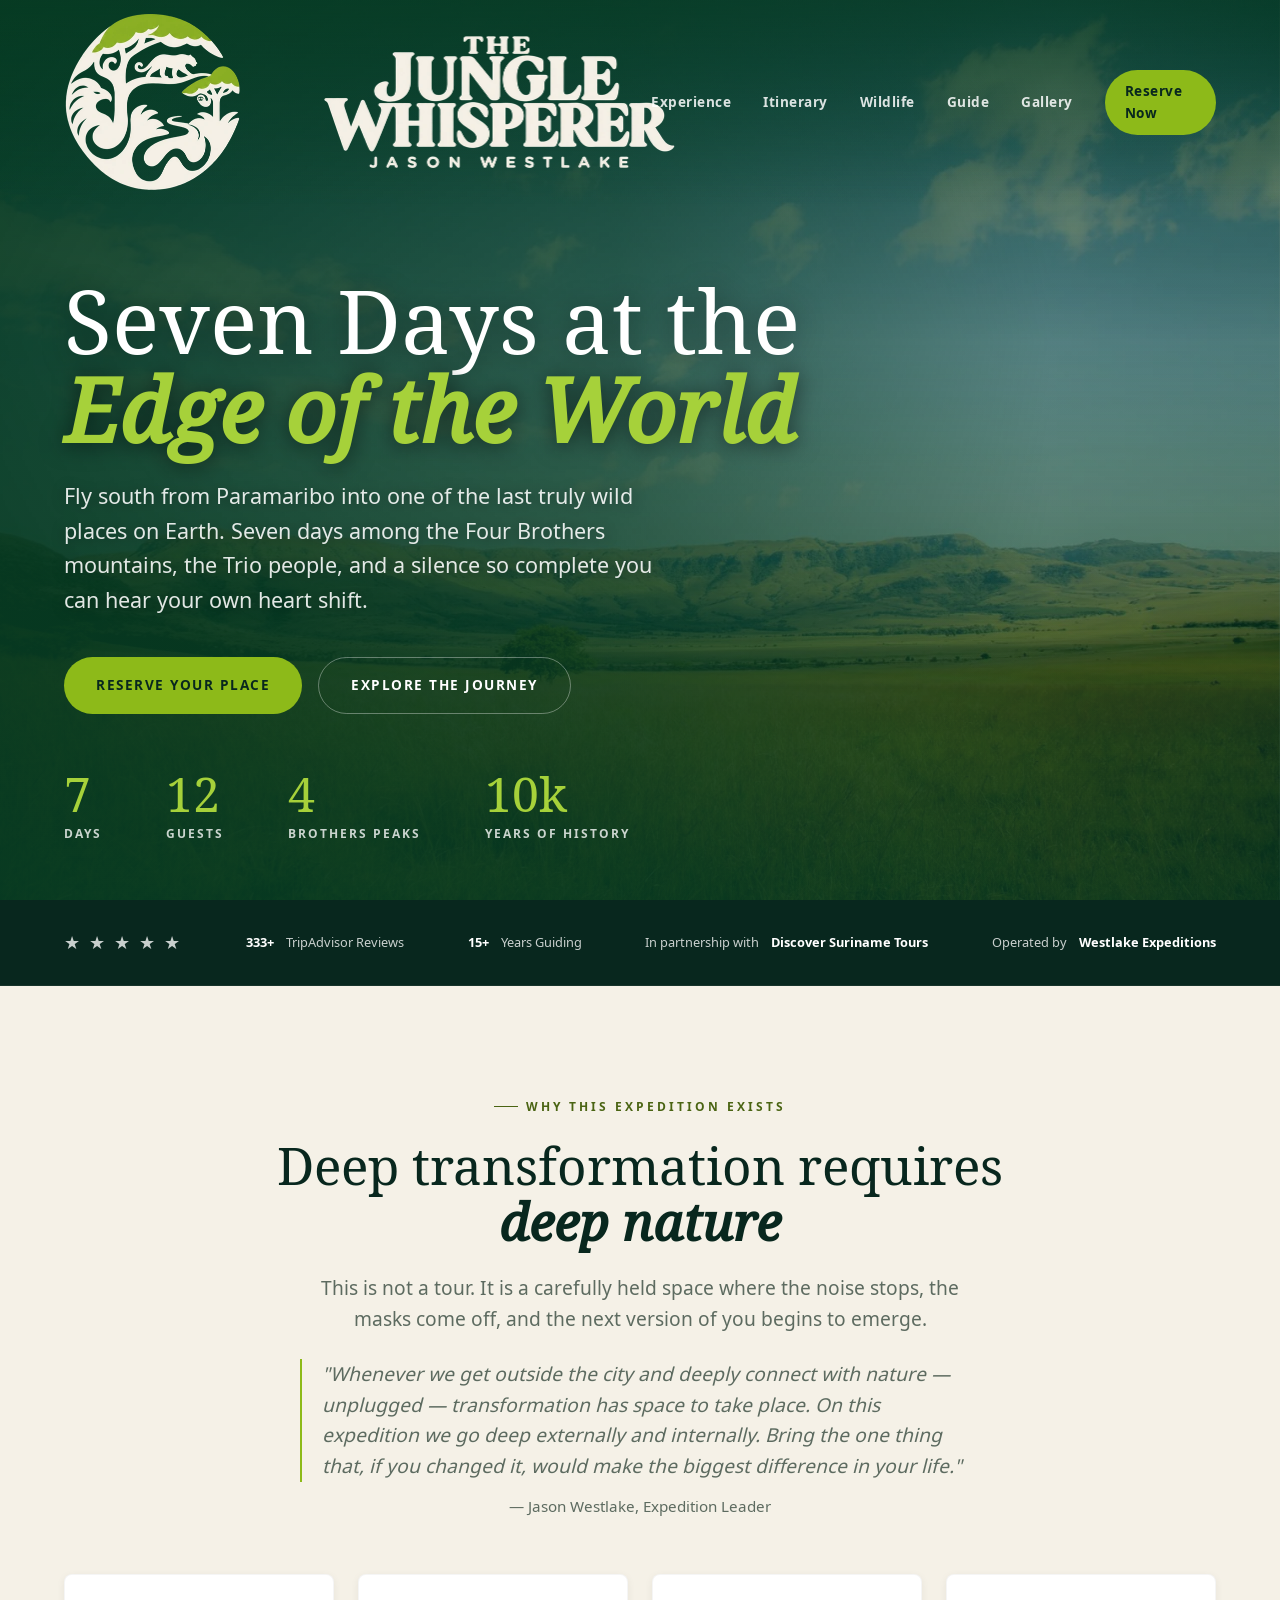
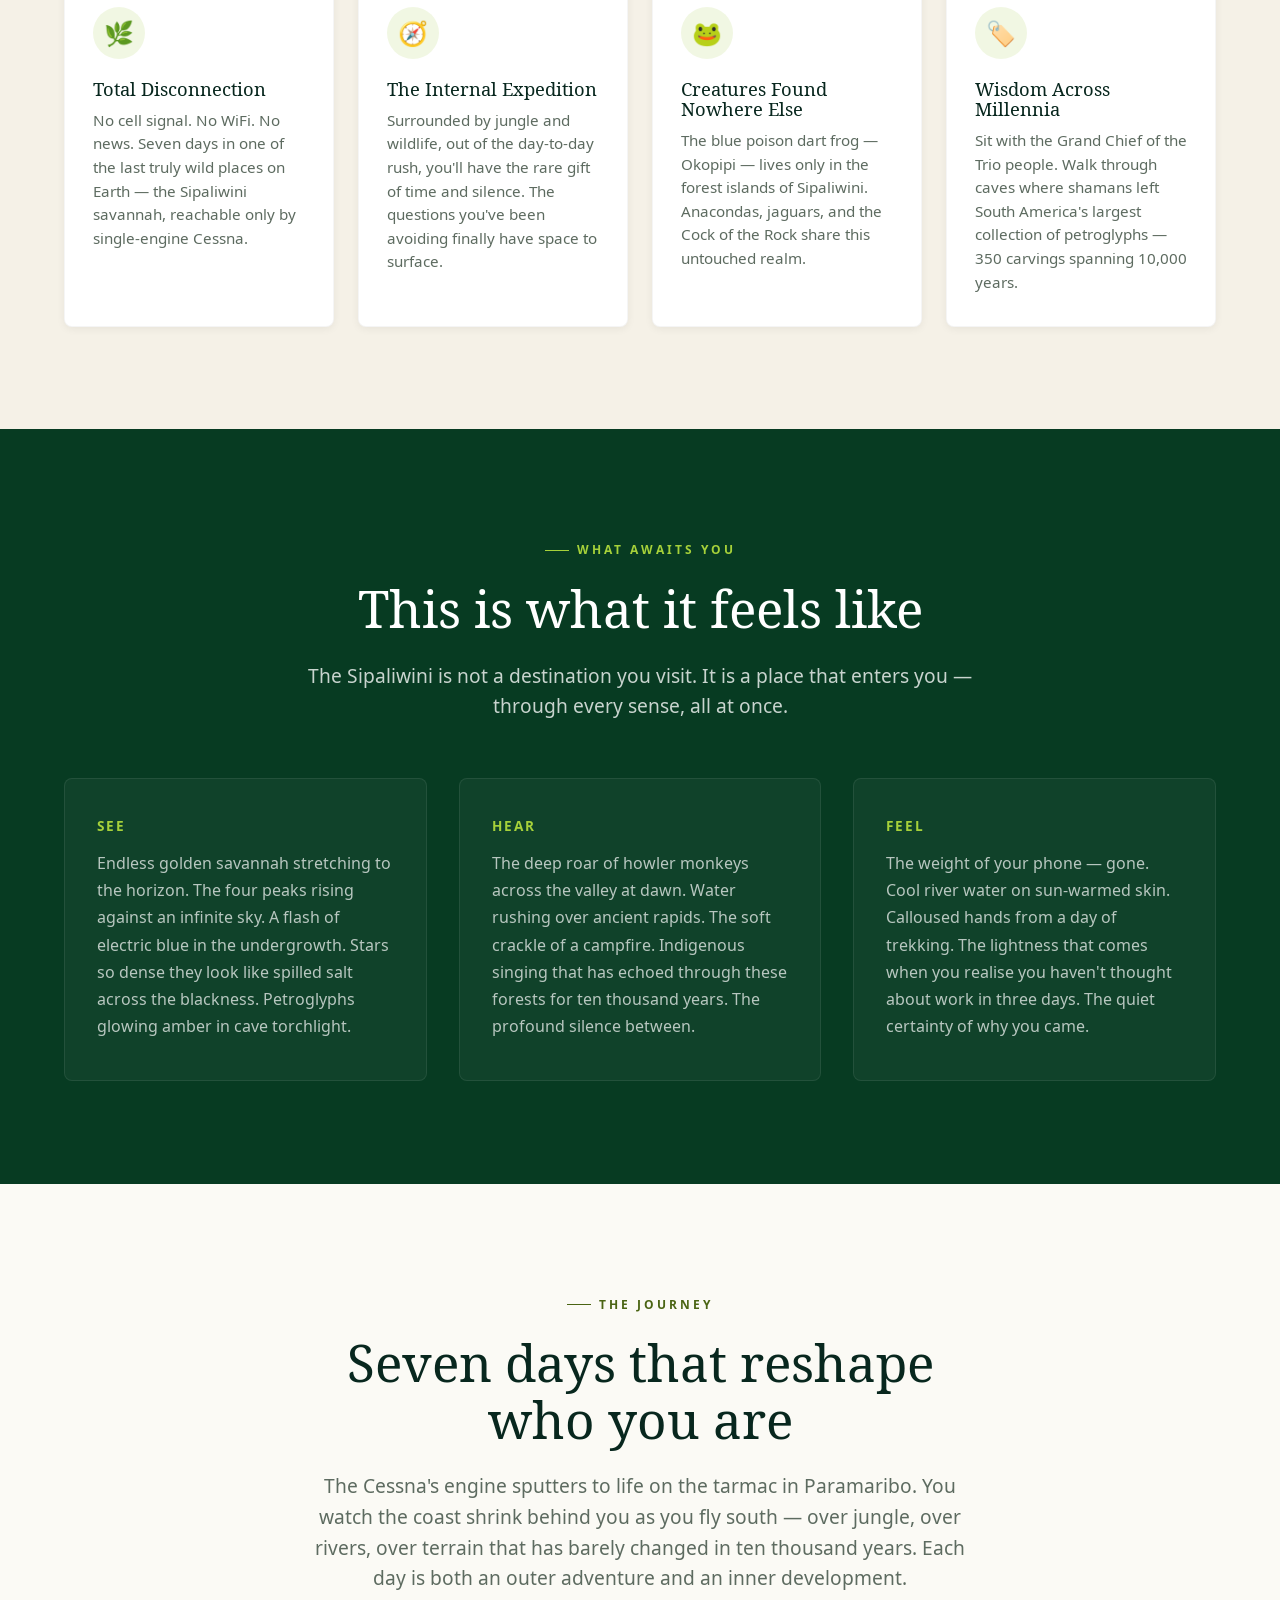
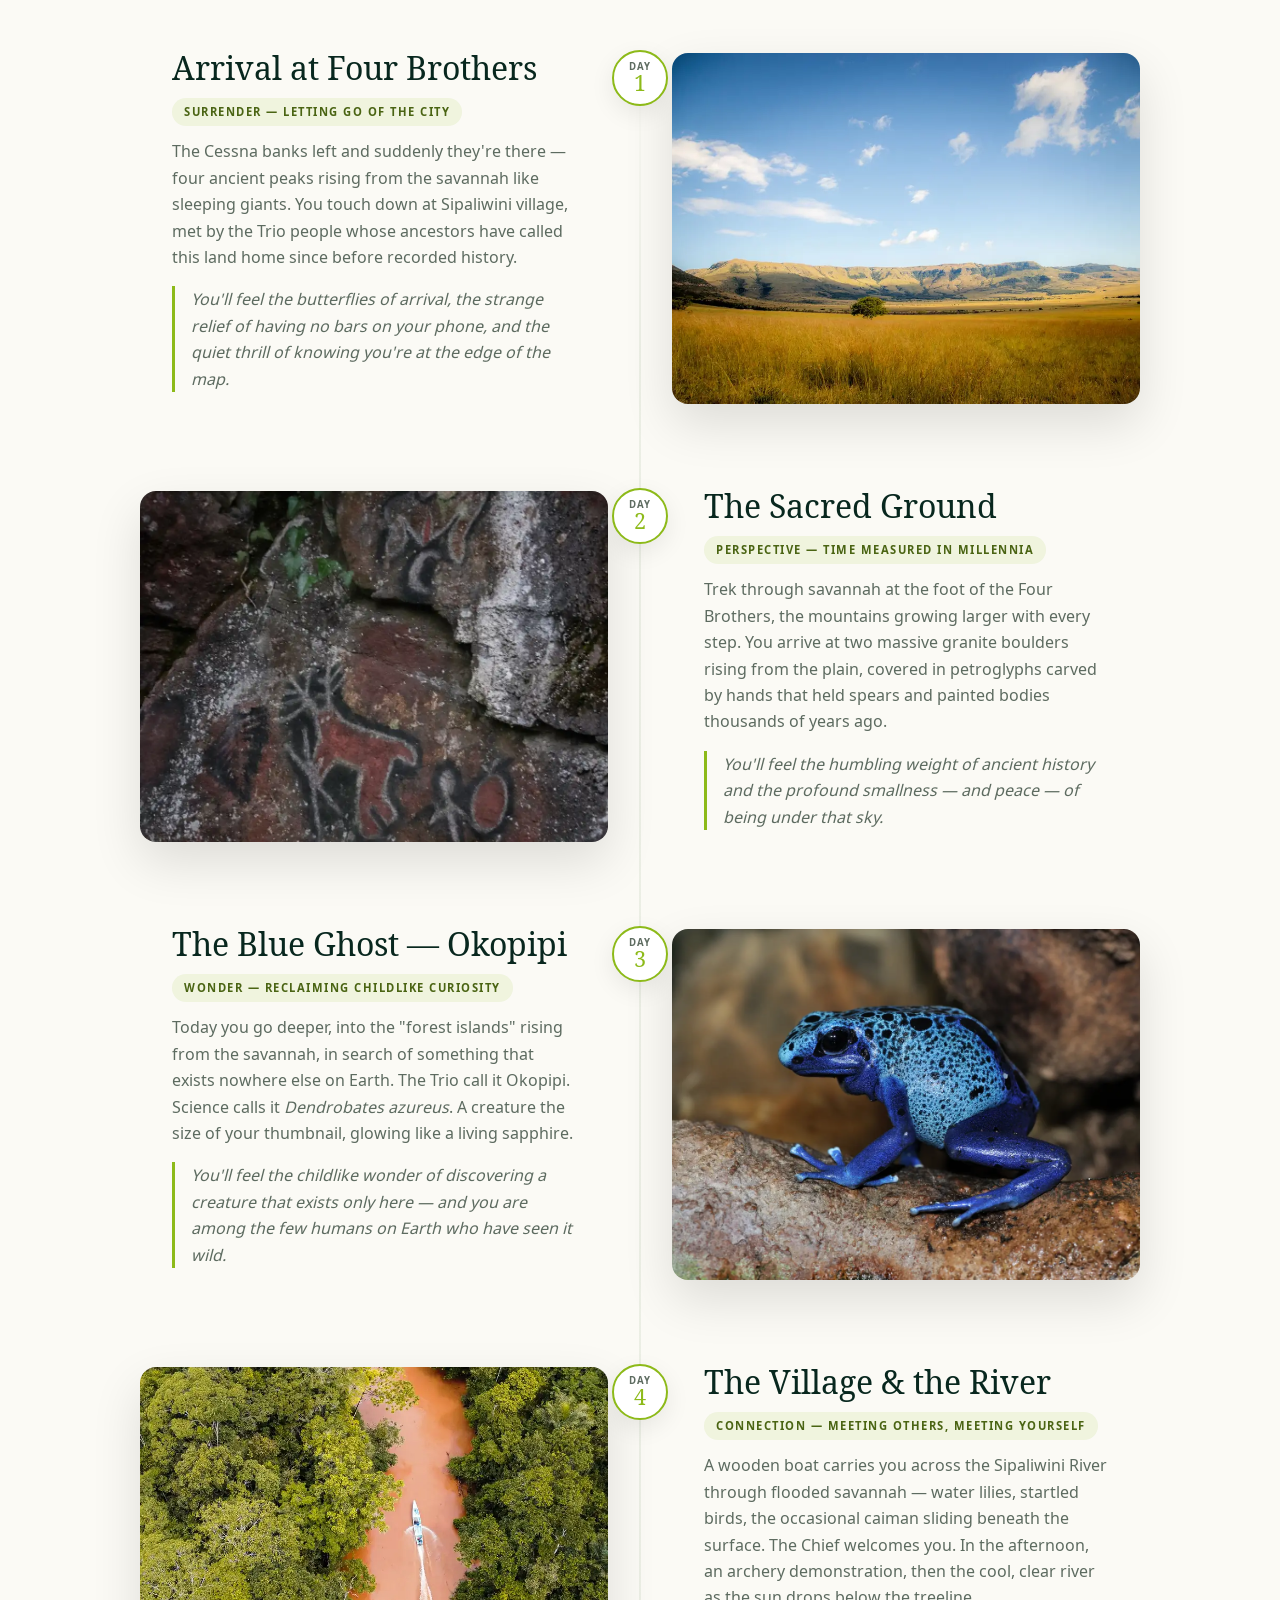
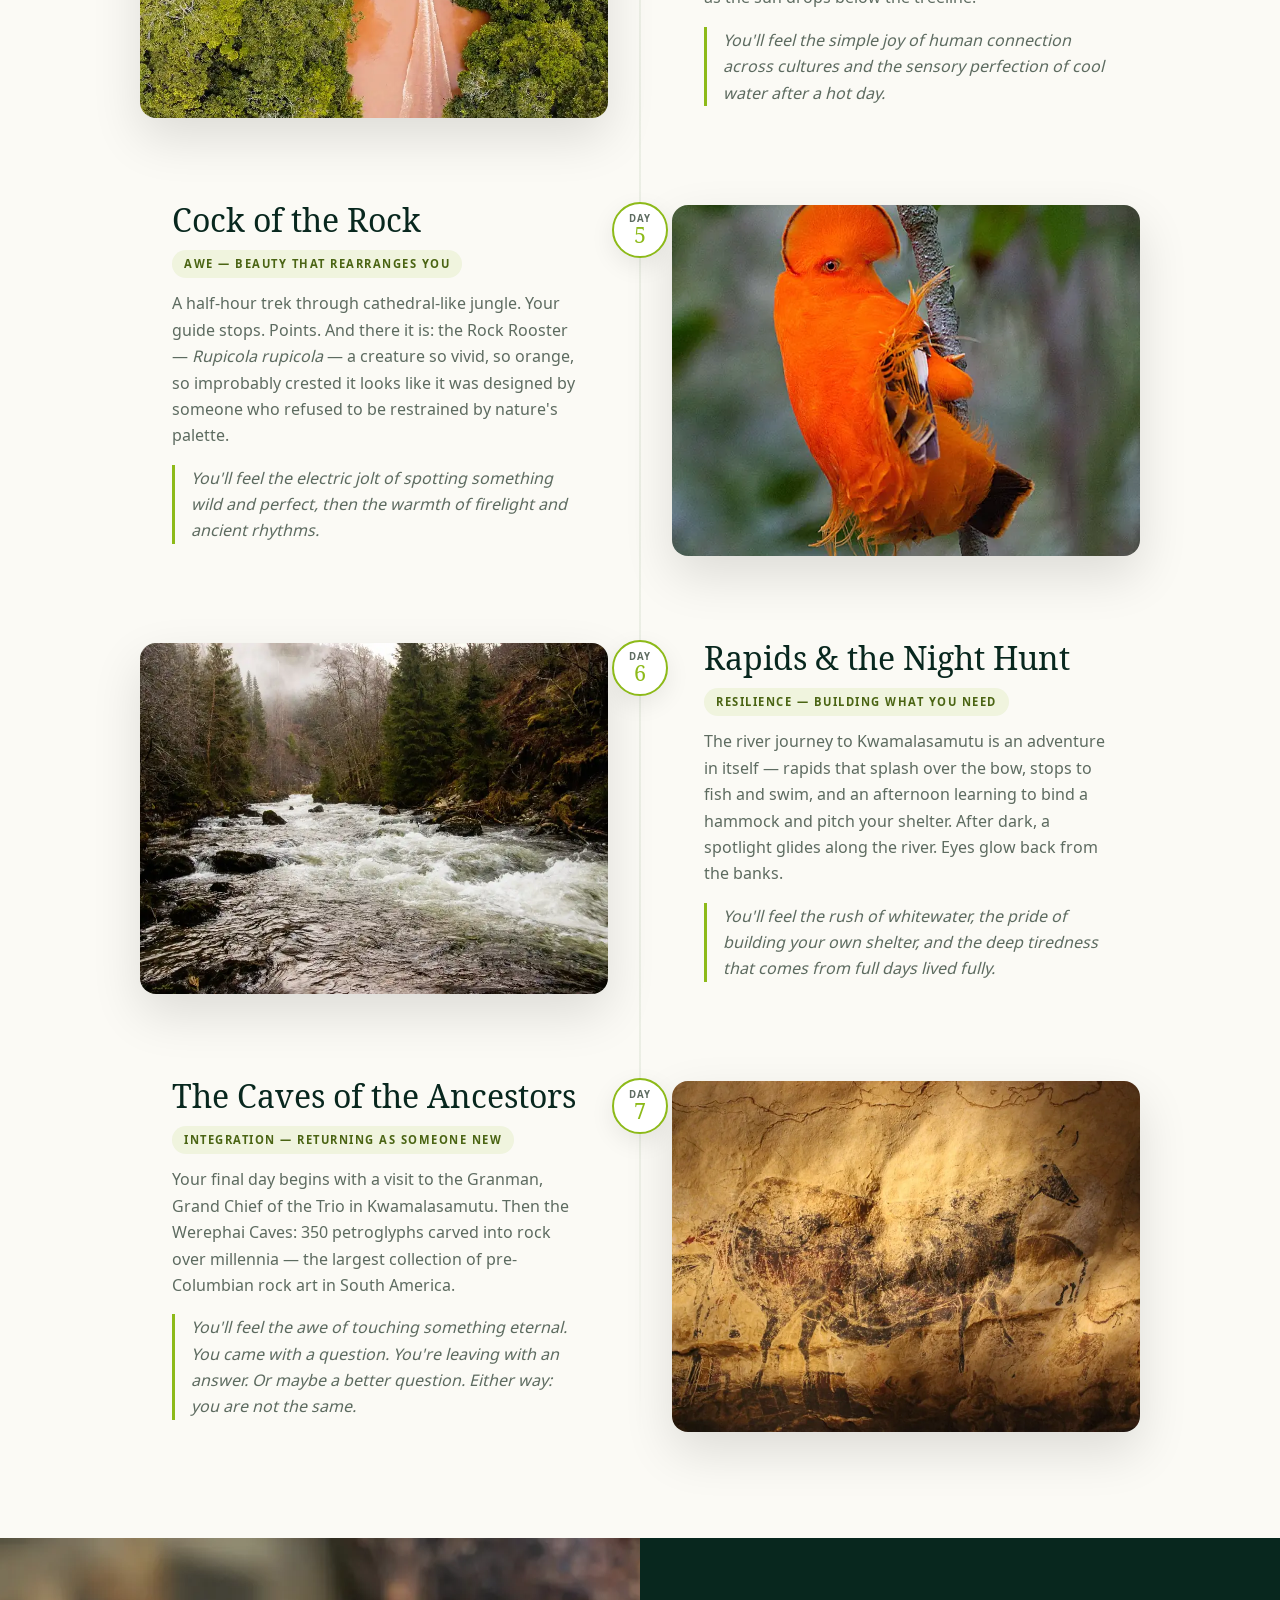
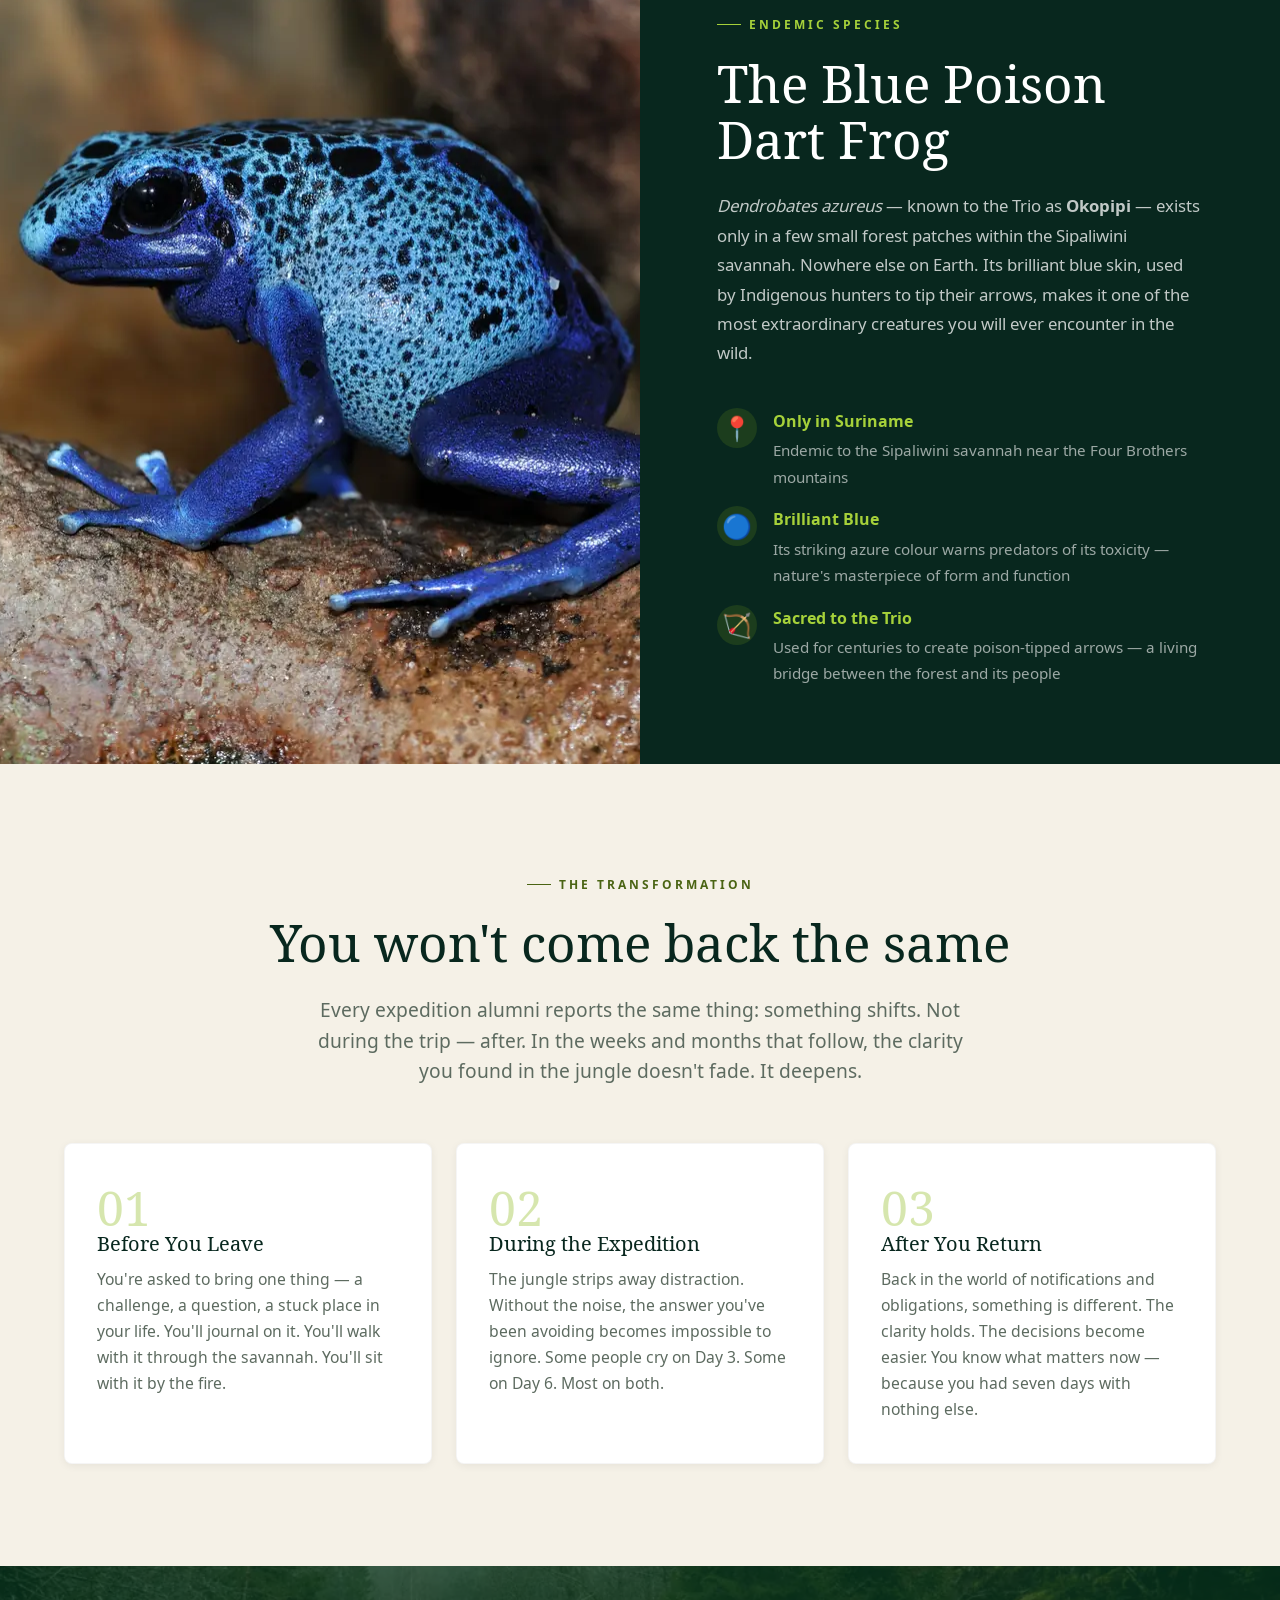
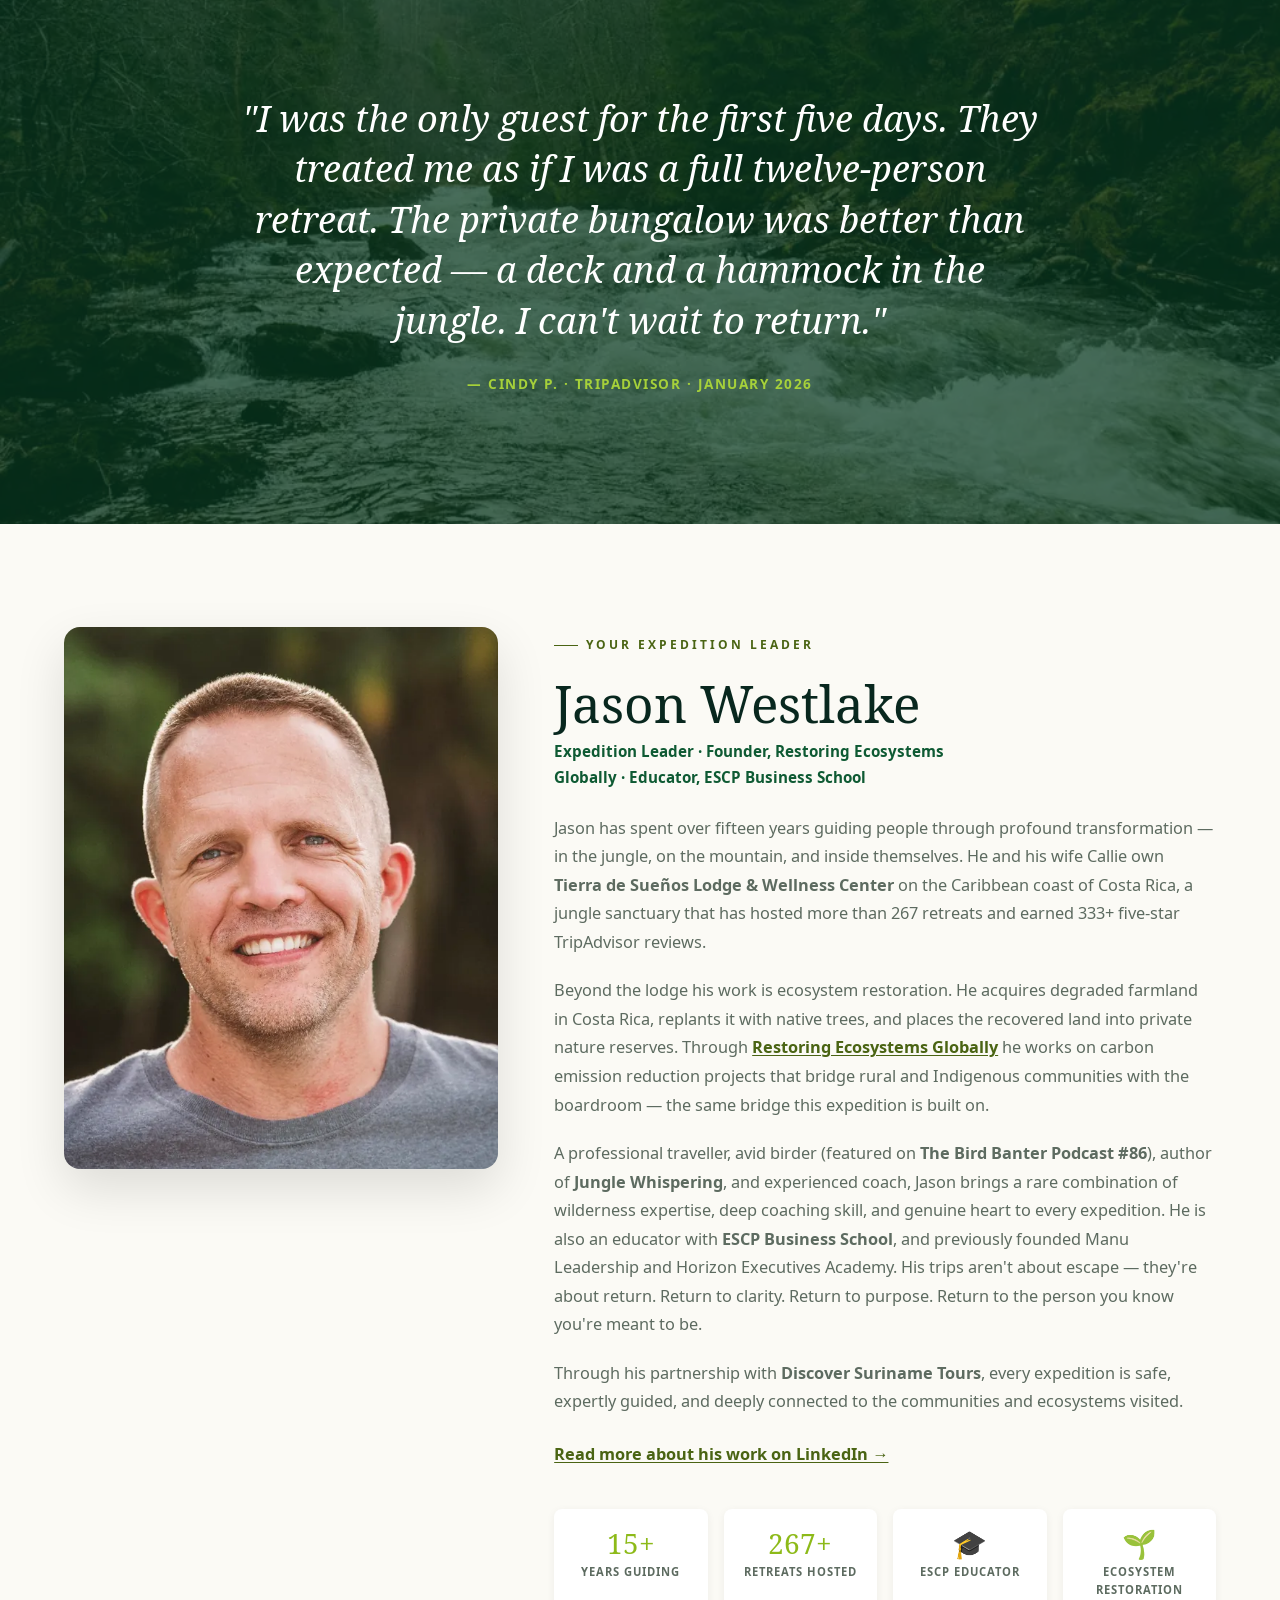
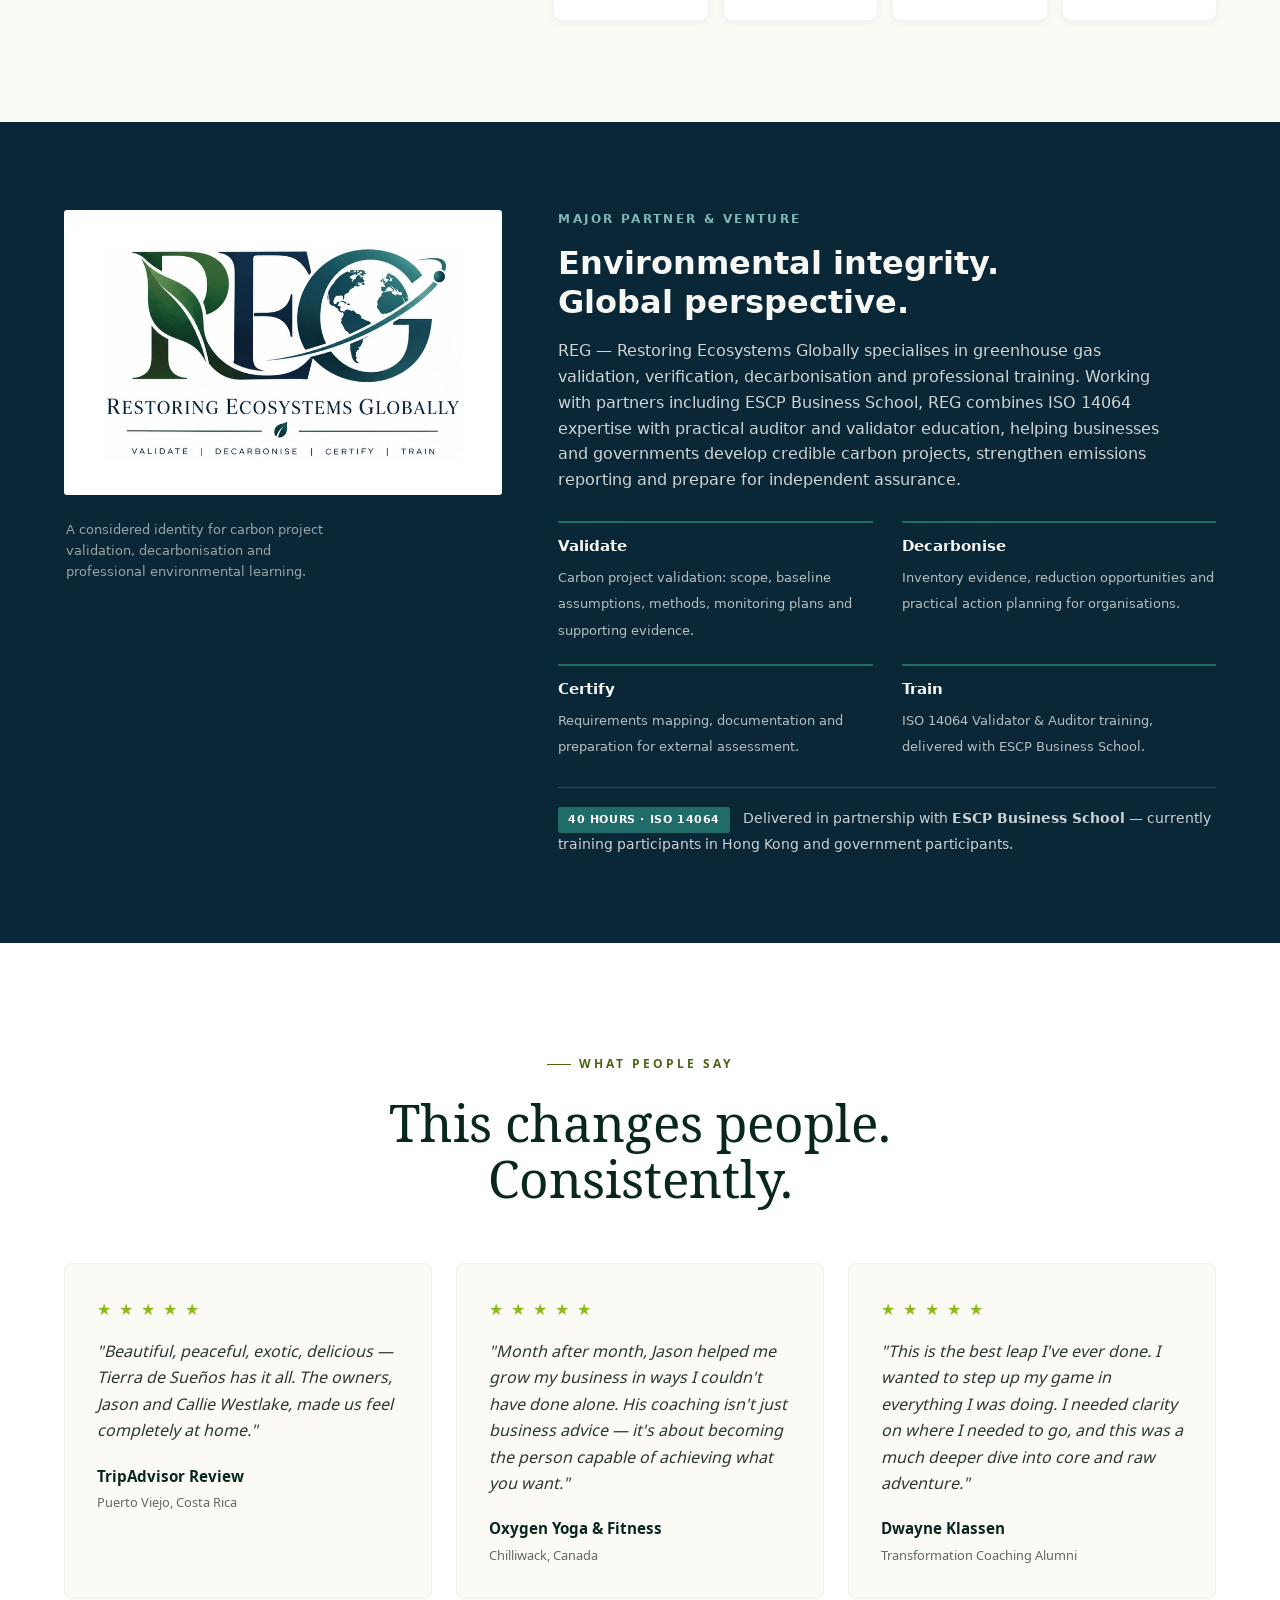
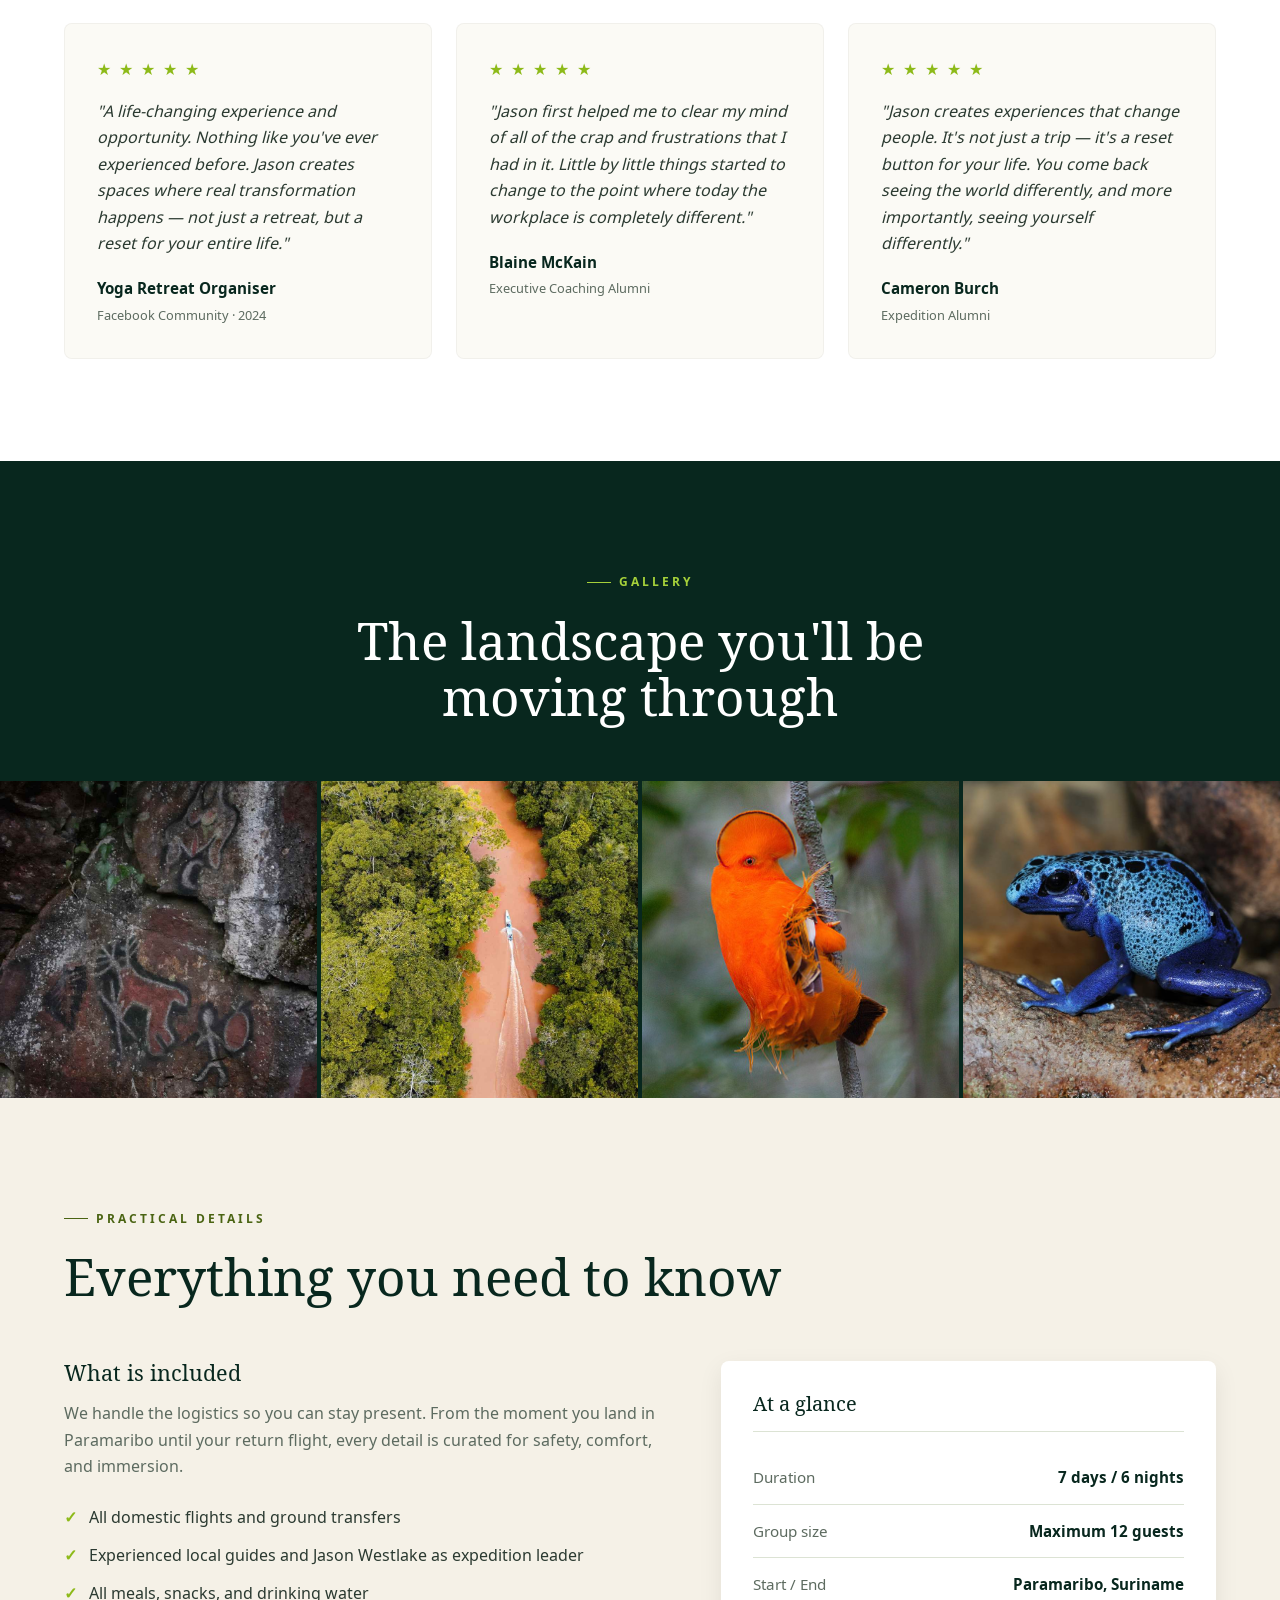
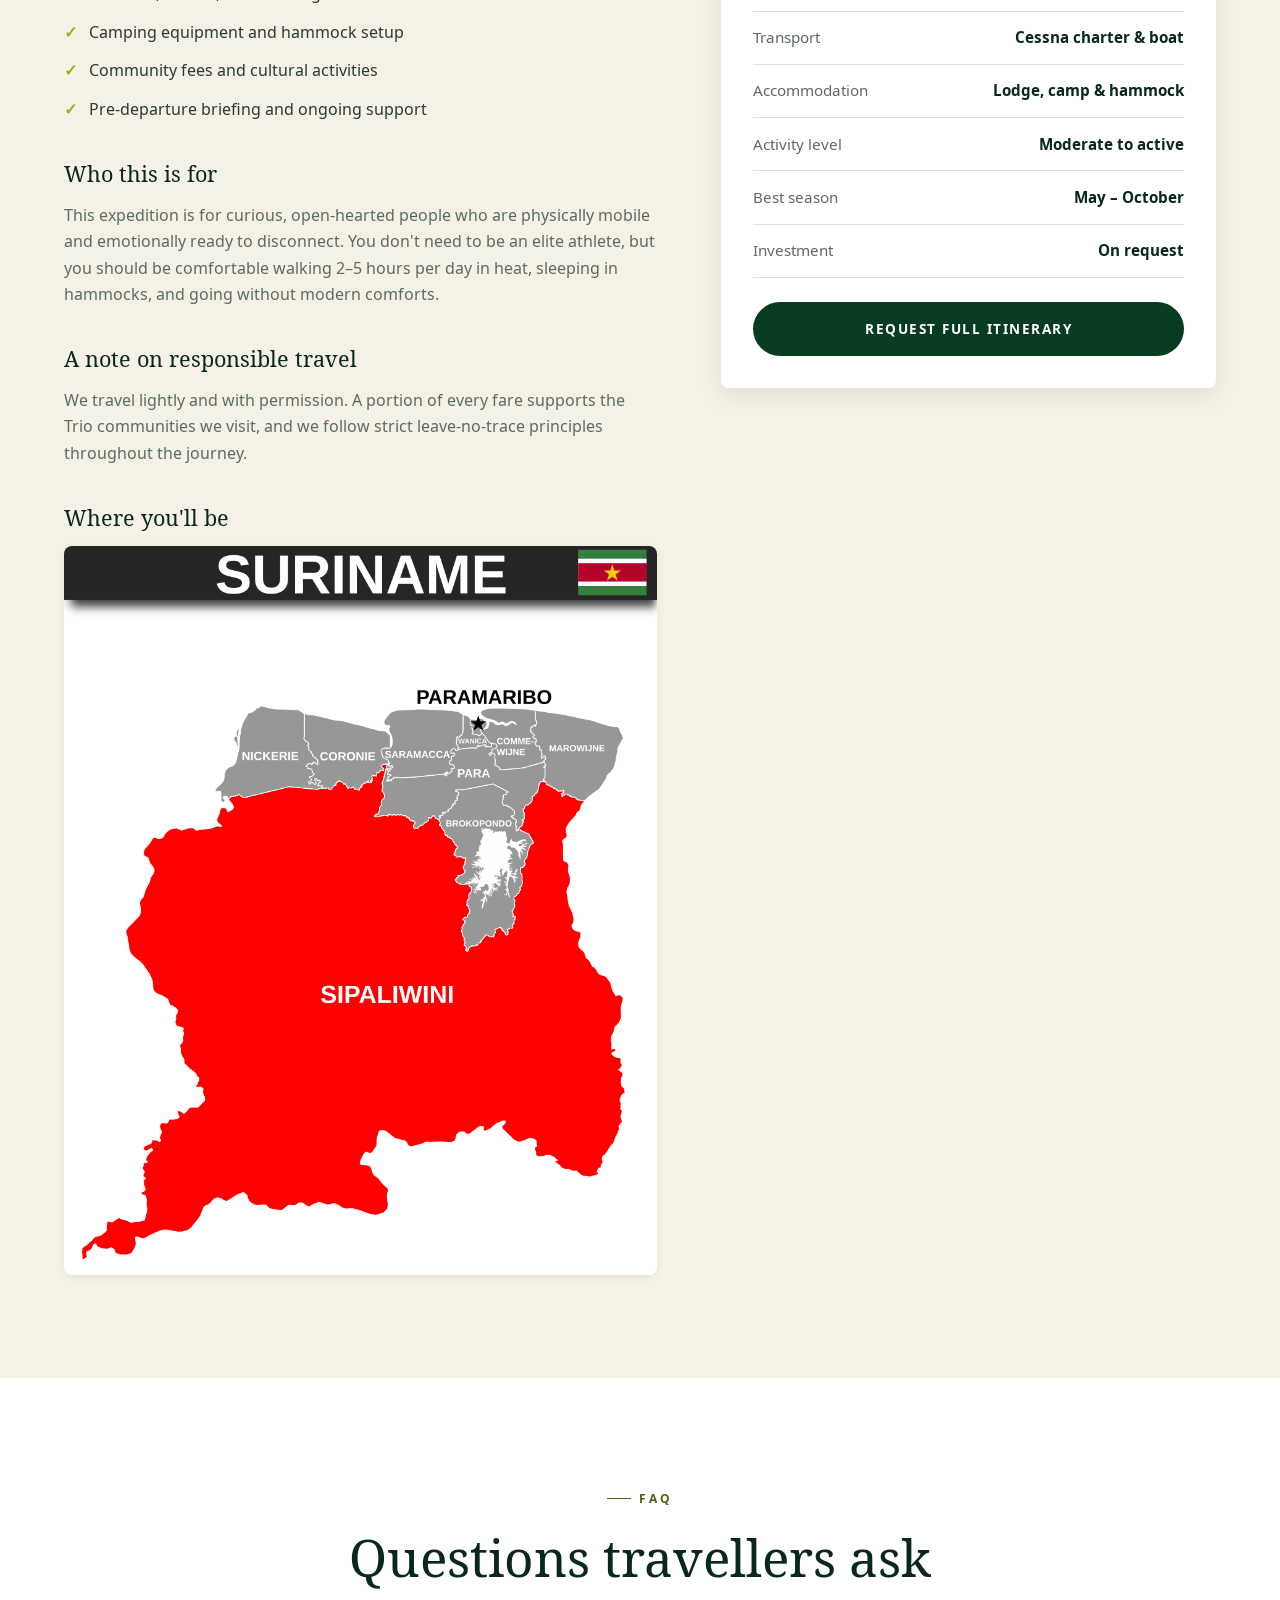
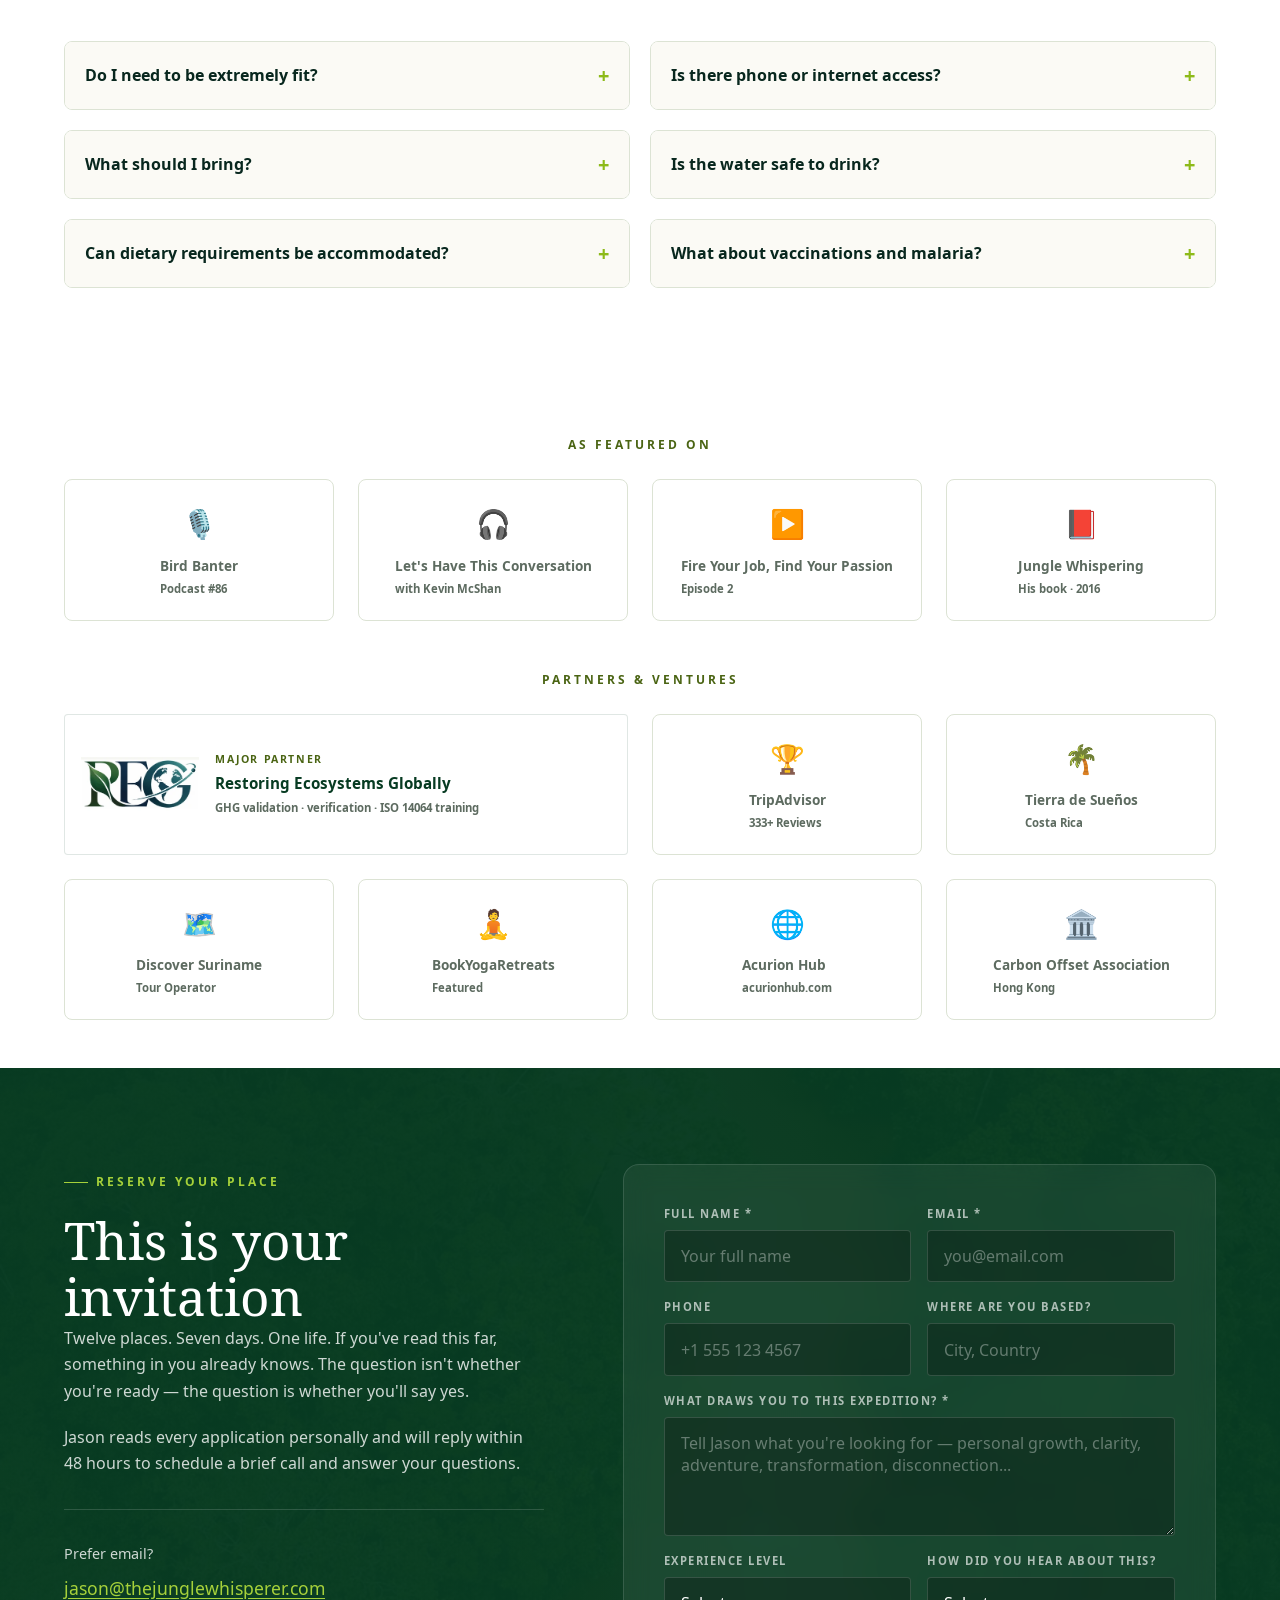
==== commit 4f714b52: "Deploy site" ====
--- a/index.html
+++ b/index.html
@@ -153,8 +153,8 @@
   <nav class="nav" id="nav" aria-label="Main navigation">
     <div class="container">
       <a href="#top" class="nav-logo">
-        <img src="images/brand/logo-crest.webp" alt="" width="191" height="205" class="nav-logo-crest">
-        <img src="images/brand/logo-wordmark.webp" alt="The Jungle Whisperer — Jason Westlake" width="371" height="154" class="nav-logo-words">
+        <img src="images/brand/nav-crest.webp" alt="" width="244" height="176" class="nav-logo-crest">
+        <img src="images/brand/nav-words.webp" alt="The Jungle Whisperer — Jason Westlake" width="357" height="132" class="nav-logo-words">
       </a>
 
       <button class="nav-toggle" id="nav-toggle" type="button" aria-label="Open navigation" aria-expanded="false" aria-controls="nav-links">
@@ -1022,7 +1022,7 @@
     <div class="container">
       <div class="footer-grid">
         <div>
-          <img src="images/brand/logo-ivory-transparent.webp" alt="The Jungle Whisperer — Jason Westlake" width="220" height="220" class="footer-logo" loading="lazy" decoding="async">
+          <img src="images/brand/footer-lockup.webp" alt="The Jungle Whisperer — Jason Westlake" width="340" height="291" class="footer-logo" loading="lazy" decoding="async">
           <p class="footer-brandline">Journeys begin with listening.</p>
           <p class="footer-about">A transformational 7-day journey into the remote Sipaliwini savannah of Suriname, led by Jason Westlake — founder of Restoring Ecosystems Globally — in partnership with Discover Suriname Tours.</p>
         </div>
--- a/css/style.css
+++ b/css/style.css
@@ -54,13 +54,14 @@
 
 /* ─── DESIGN TOKENS ─── */
 :root {
-  /* The Jungle Whisperer — "the rainforest palette" (lead with ivory and deep green;
-     canopy for highlights, clay for occasional warmth, mist for quiet surfaces) */
+  /* The Jungle Whisperer — approved identity 21 Nov 2026 (lead with ivory and
+     deep green; canopy for highlights, champagne as an optional accent,
+     mist for quiet surfaces) */
   --color-forest: #073b22;        /* rainforest */
   --color-forest-light: #0e5a33;  /* derived hover state */
-  --color-gold: #86a62f;          /* canopy — highlights only, never small text */
-  --color-gold-light: #a3c24a;    /* canopy lifted for dark grounds */
-  --color-orange: #ac6348;        /* clay */
+  --color-gold: #8dba19;          /* canopy — highlights only, never small text */
+  --color-gold-light: #a6d13a;    /* canopy lifted for dark grounds */
+  --color-orange: #cdbb9e;        /* champagne — optional accent, rules only */
   --color-cream: #f5f1e7;         /* ivory */
   --color-cream-dark: #dce3d4;    /* mist */
   --color-charcoal: #08271e;      /* night */
@@ -629,7 +630,7 @@
 .intro-card:hover {
   transform: translateY(-6px);
   box-shadow: var(--shadow-lg);
-  border-color: rgba(134, 166, 47, 0.25);
+  border-color: rgba(141, 186, 25, 0.25);
 }
 
 .intro-card-icon {
@@ -638,7 +639,7 @@
   display: flex;
   align-items: center;
   justify-content: center;
-  background: rgba(134, 166, 47, 0.12);
+  background: rgba(141, 186, 25, 0.12);
   border-radius: 50%;
   font-size: 1.5rem;
   margin-bottom: 1.25rem;
@@ -696,7 +697,7 @@
 
 .experience-card:hover {
   background: rgba(255, 255, 255, 0.08);
-  border-color: rgba(134, 166, 47, 0.3);
+  border-color: rgba(141, 186, 25, 0.3);
 }
 
 .experience-card h3 {
@@ -836,7 +837,7 @@
   color: var(--color-gold);
   margin-bottom: 0.75rem;
   padding: 0.3rem 0.75rem;
-  background: rgba(134, 166, 47, 0.1);
+  background: rgba(141, 186, 25, 0.1);
   border-radius: 50px;
 }
 
@@ -953,7 +954,7 @@
   display: flex;
   align-items: center;
   justify-content: center;
-  background: rgba(134, 166, 47, 0.15);
+  background: rgba(141, 186, 25, 0.15);
   border-radius: 50%;
 }
 
@@ -1823,7 +1824,7 @@
 
 :root {
   /* readable canopy for small text on light backgrounds (AA at 0.75rem bold);
-     the brand's #86A62F is a highlight colour and measures 2.5:1 on ivory */
+     the brand's #8DBA19 is a highlight colour and measures 2.0:1 on ivory */
   --color-gold-text: #4a6413;
 }
 
@@ -2241,8 +2242,9 @@
 
 /* ─── BRAND: footer lockup, brand line, business-card QR ─── */
 .footer-logo {
-  width: 220px;
-  height: 220px;
+  width: 340px;      /* above the guide's 320 px digital minimum for the full lockup */
+  height: auto;
+  max-width: 100%;
   margin-bottom: 0.5rem;
 }
 
@@ -2303,8 +2305,8 @@
   }
 
   .footer-logo {
-    width: 180px;
-    height: 180px;
+    width: 320px;    /* still at the guide's minimum; the lockup never shrinks below it */
+    height: auto;
   }
 }
 
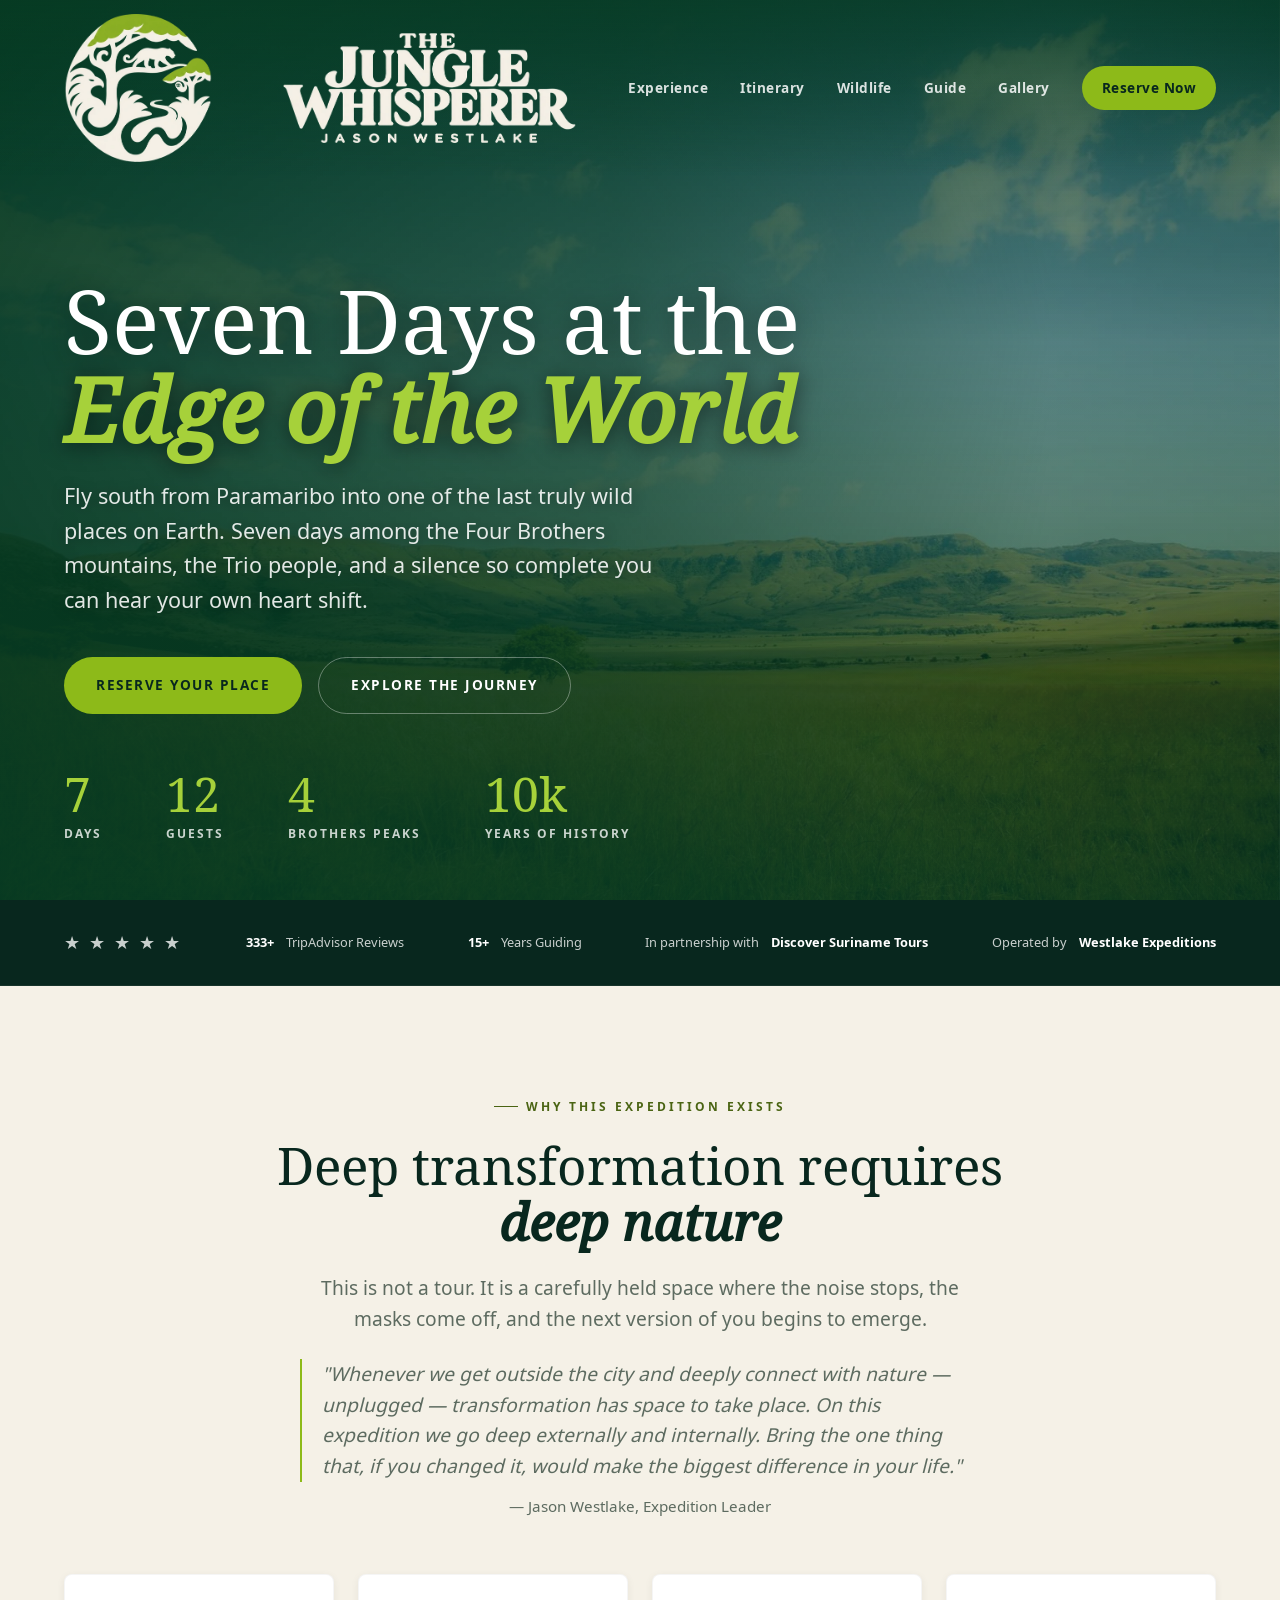
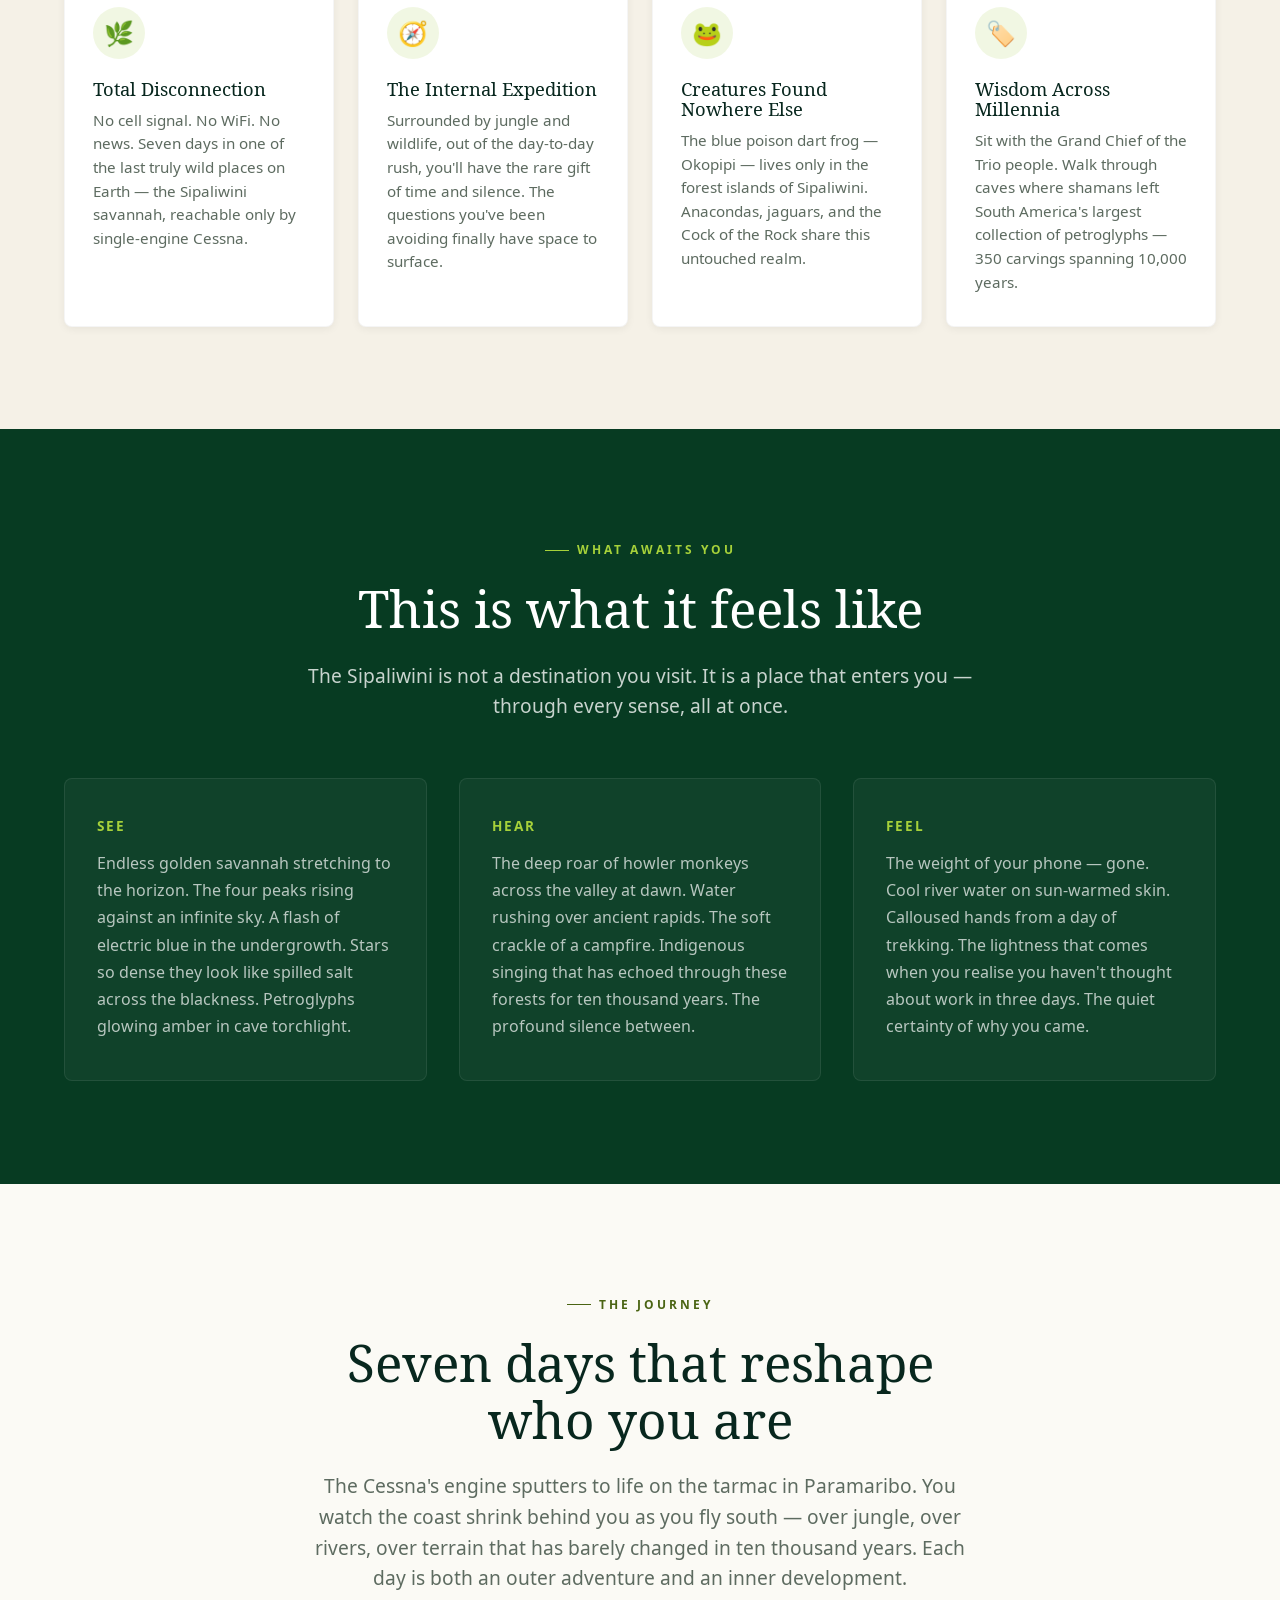
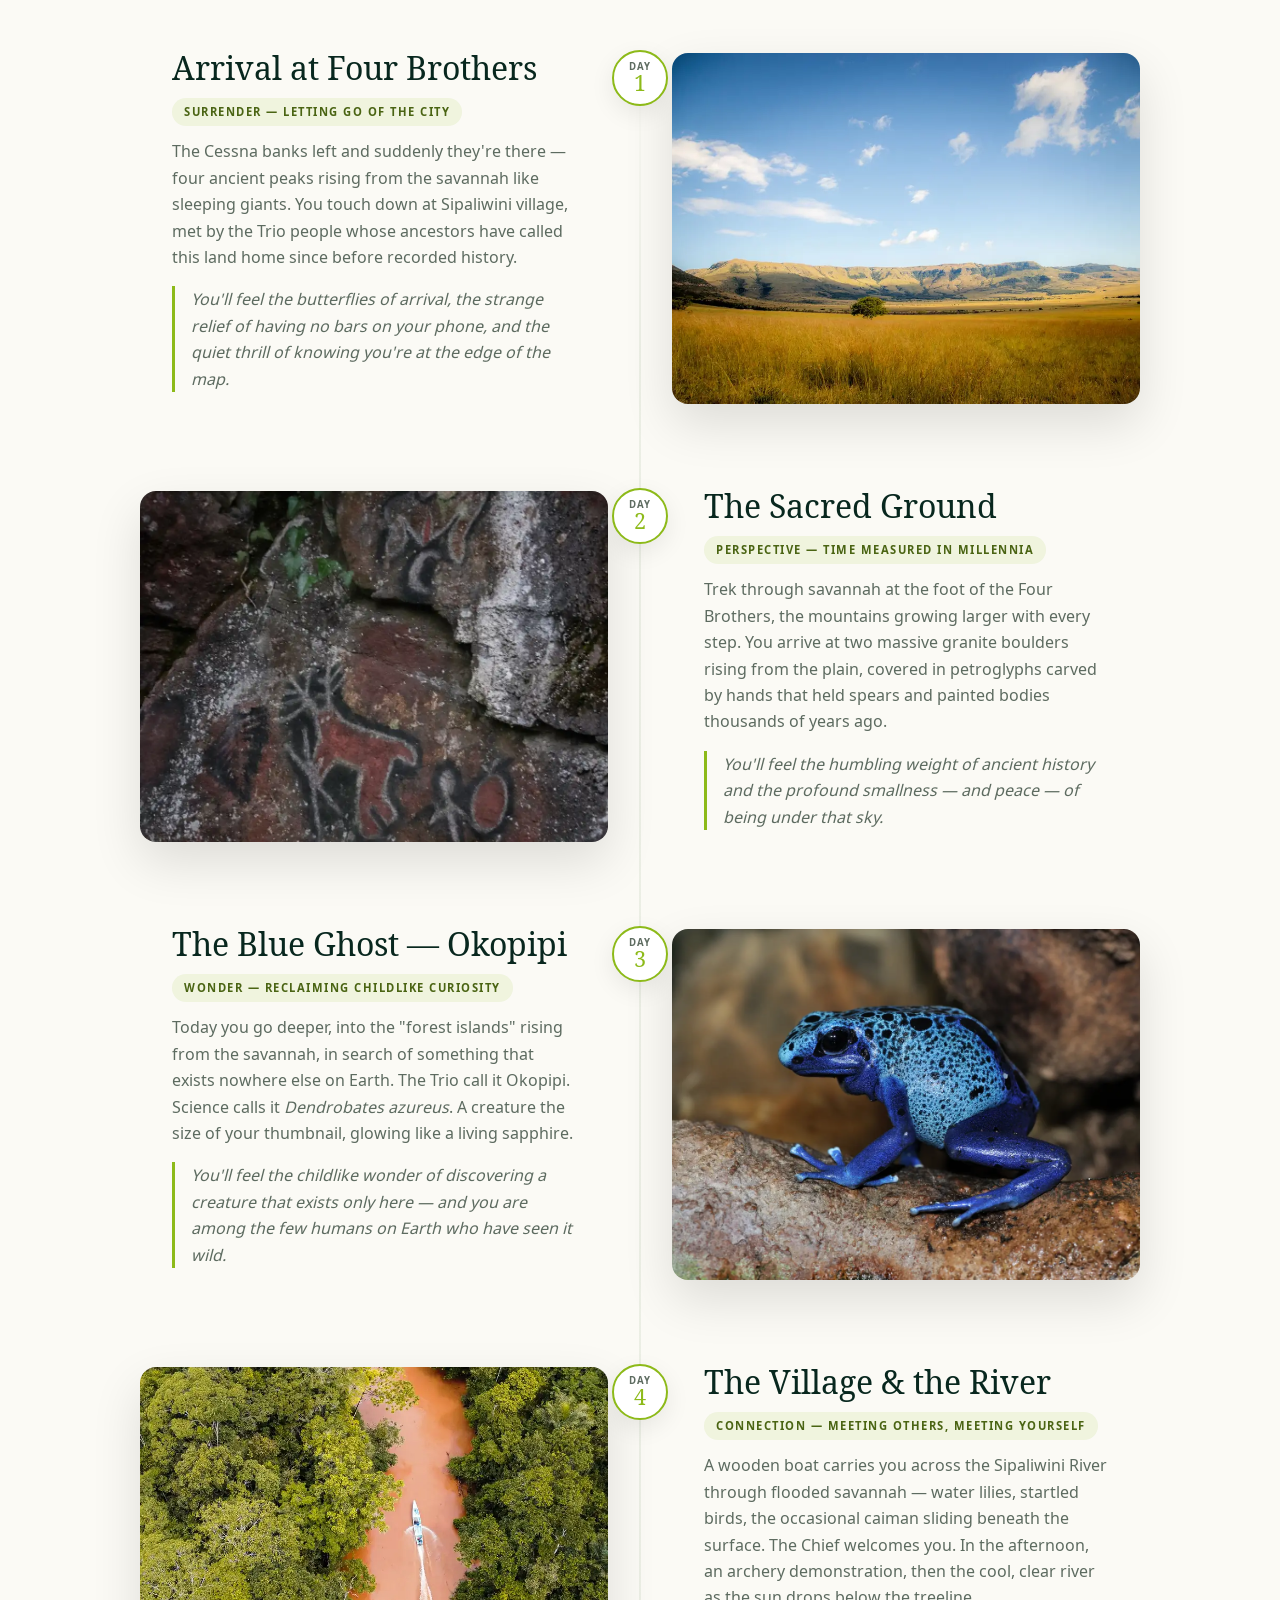
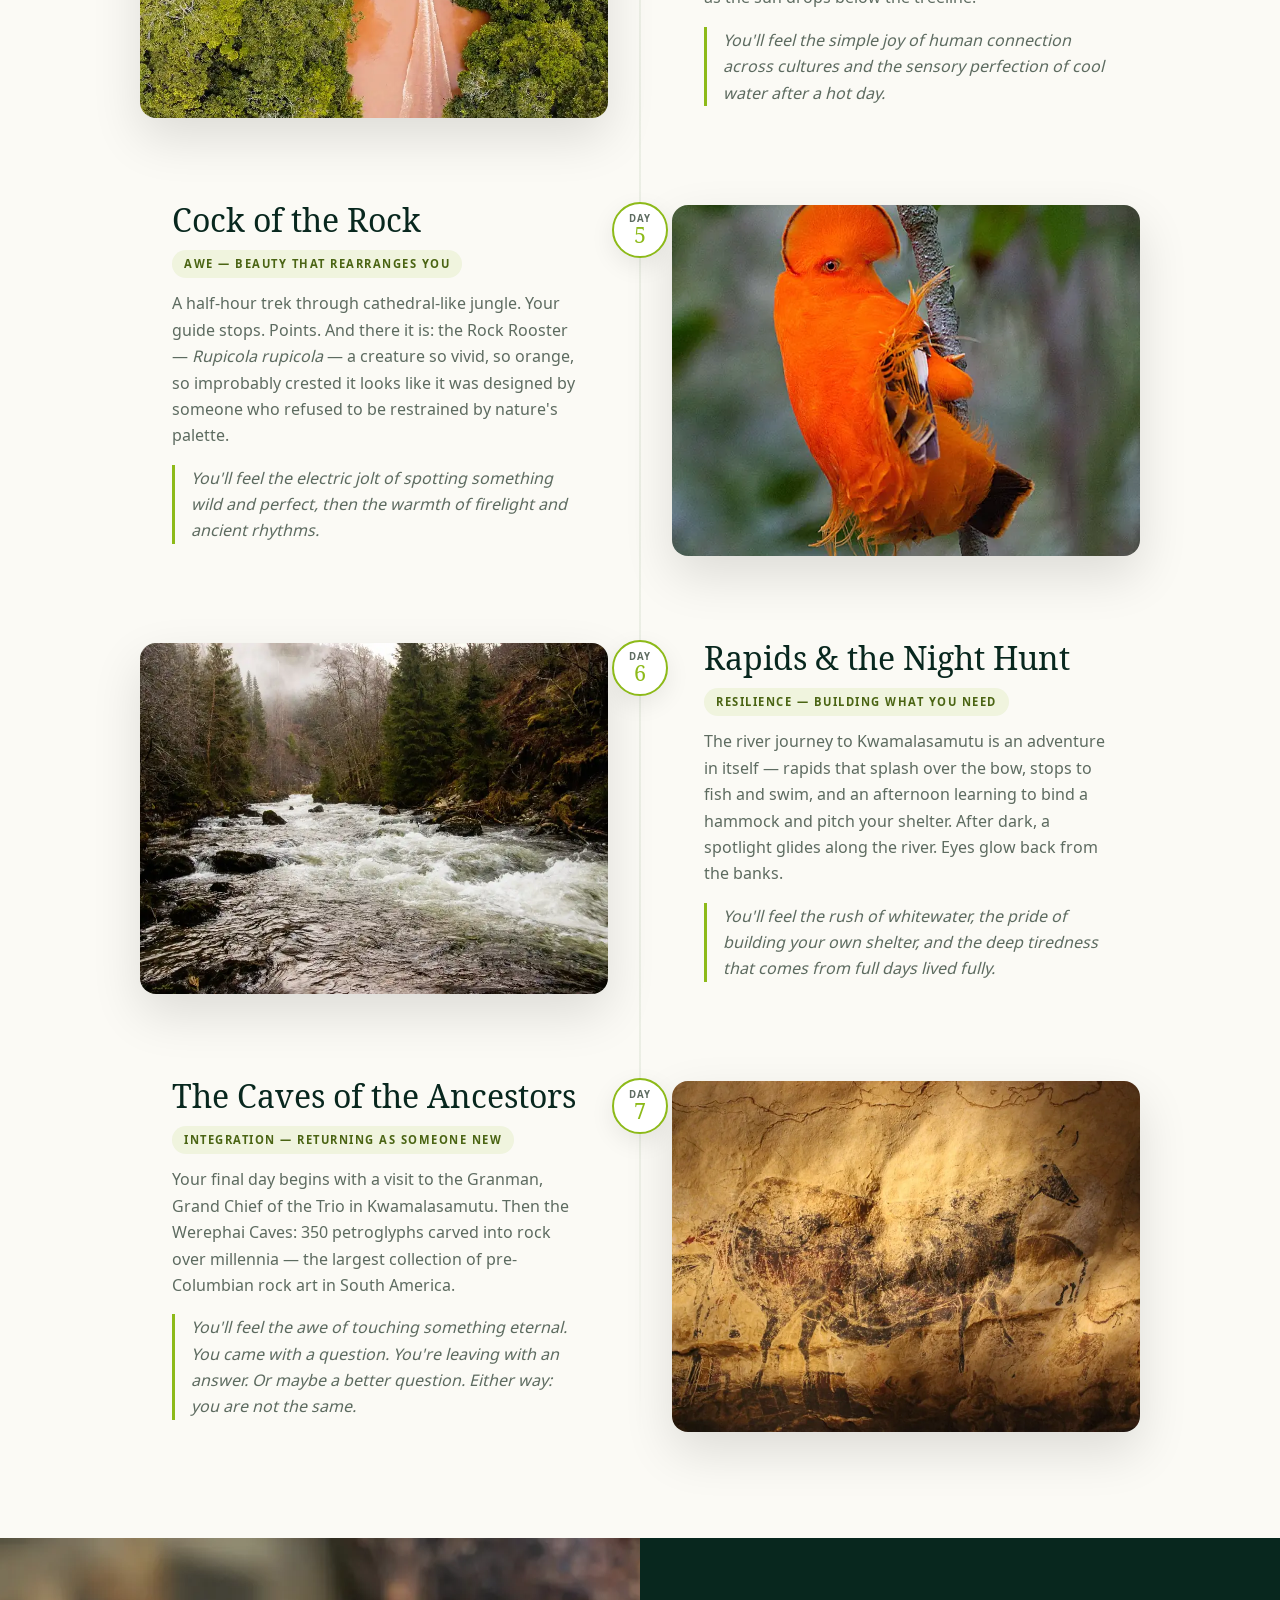
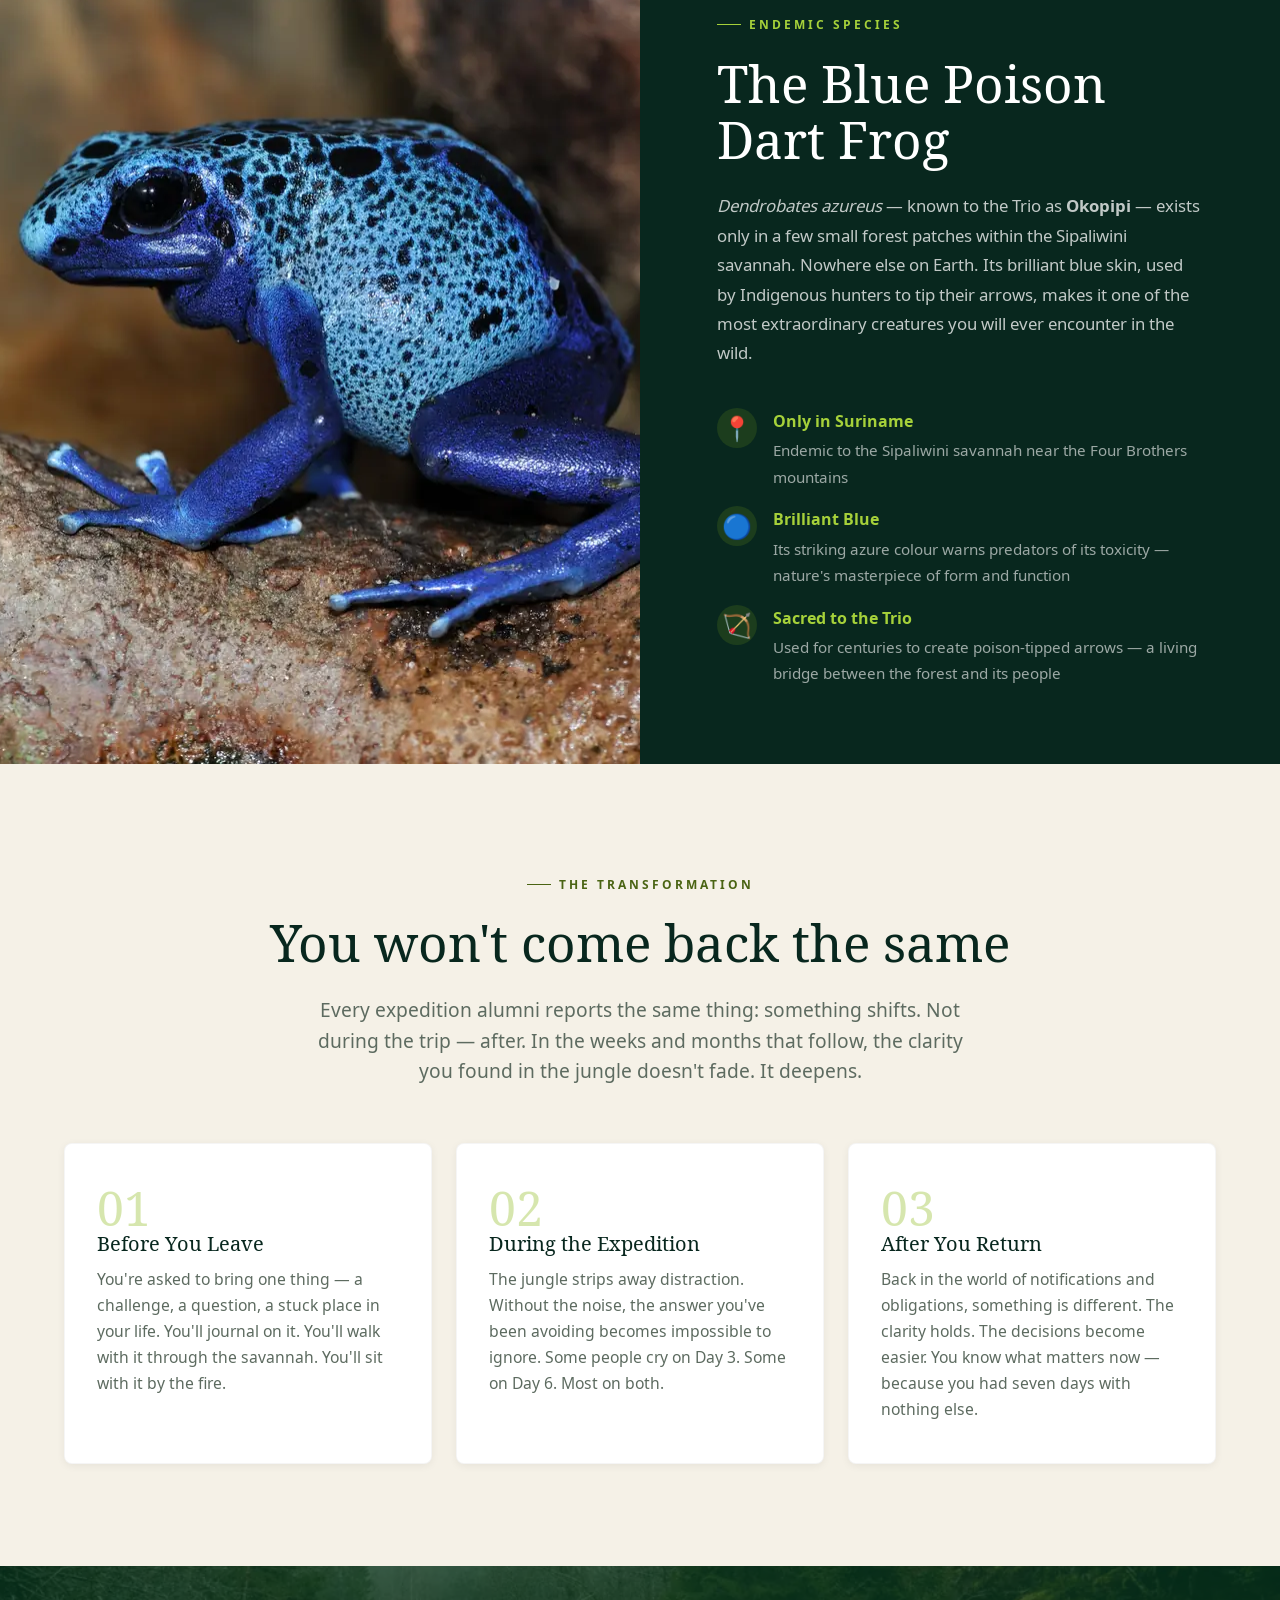
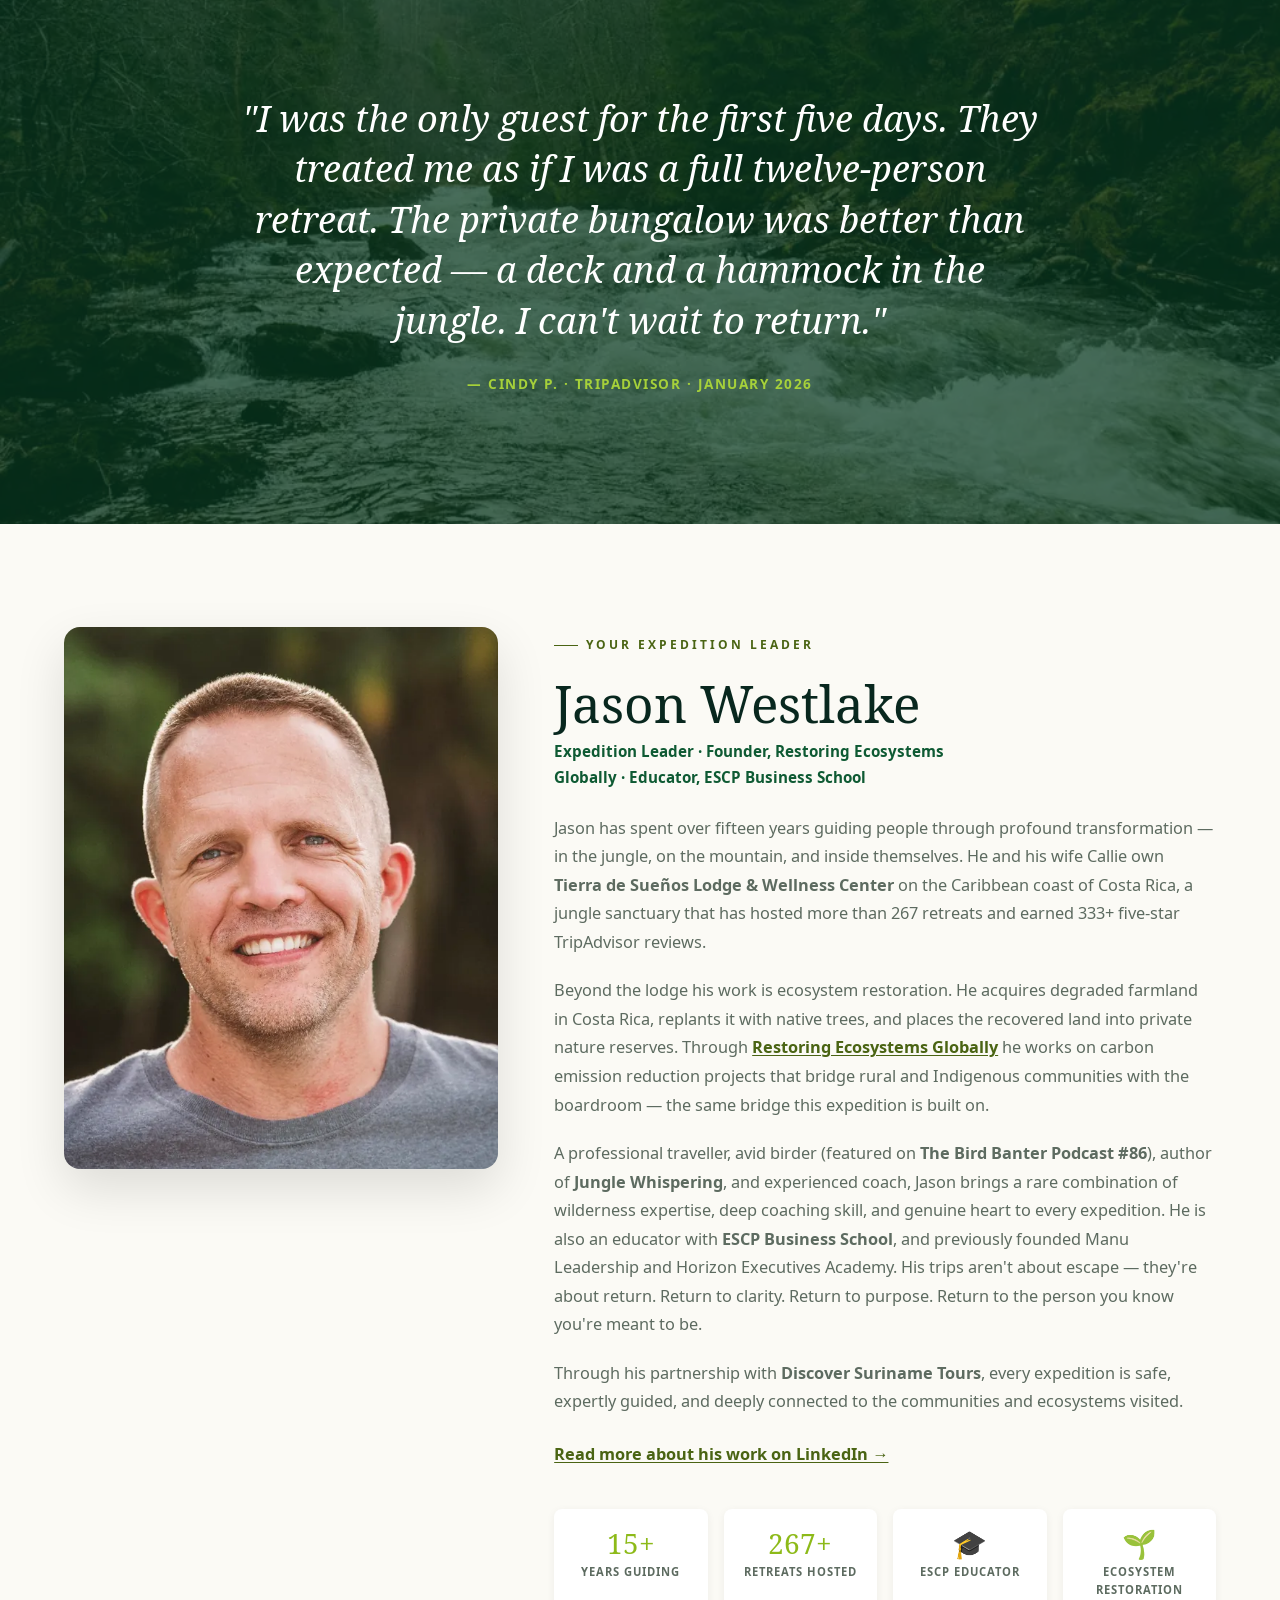
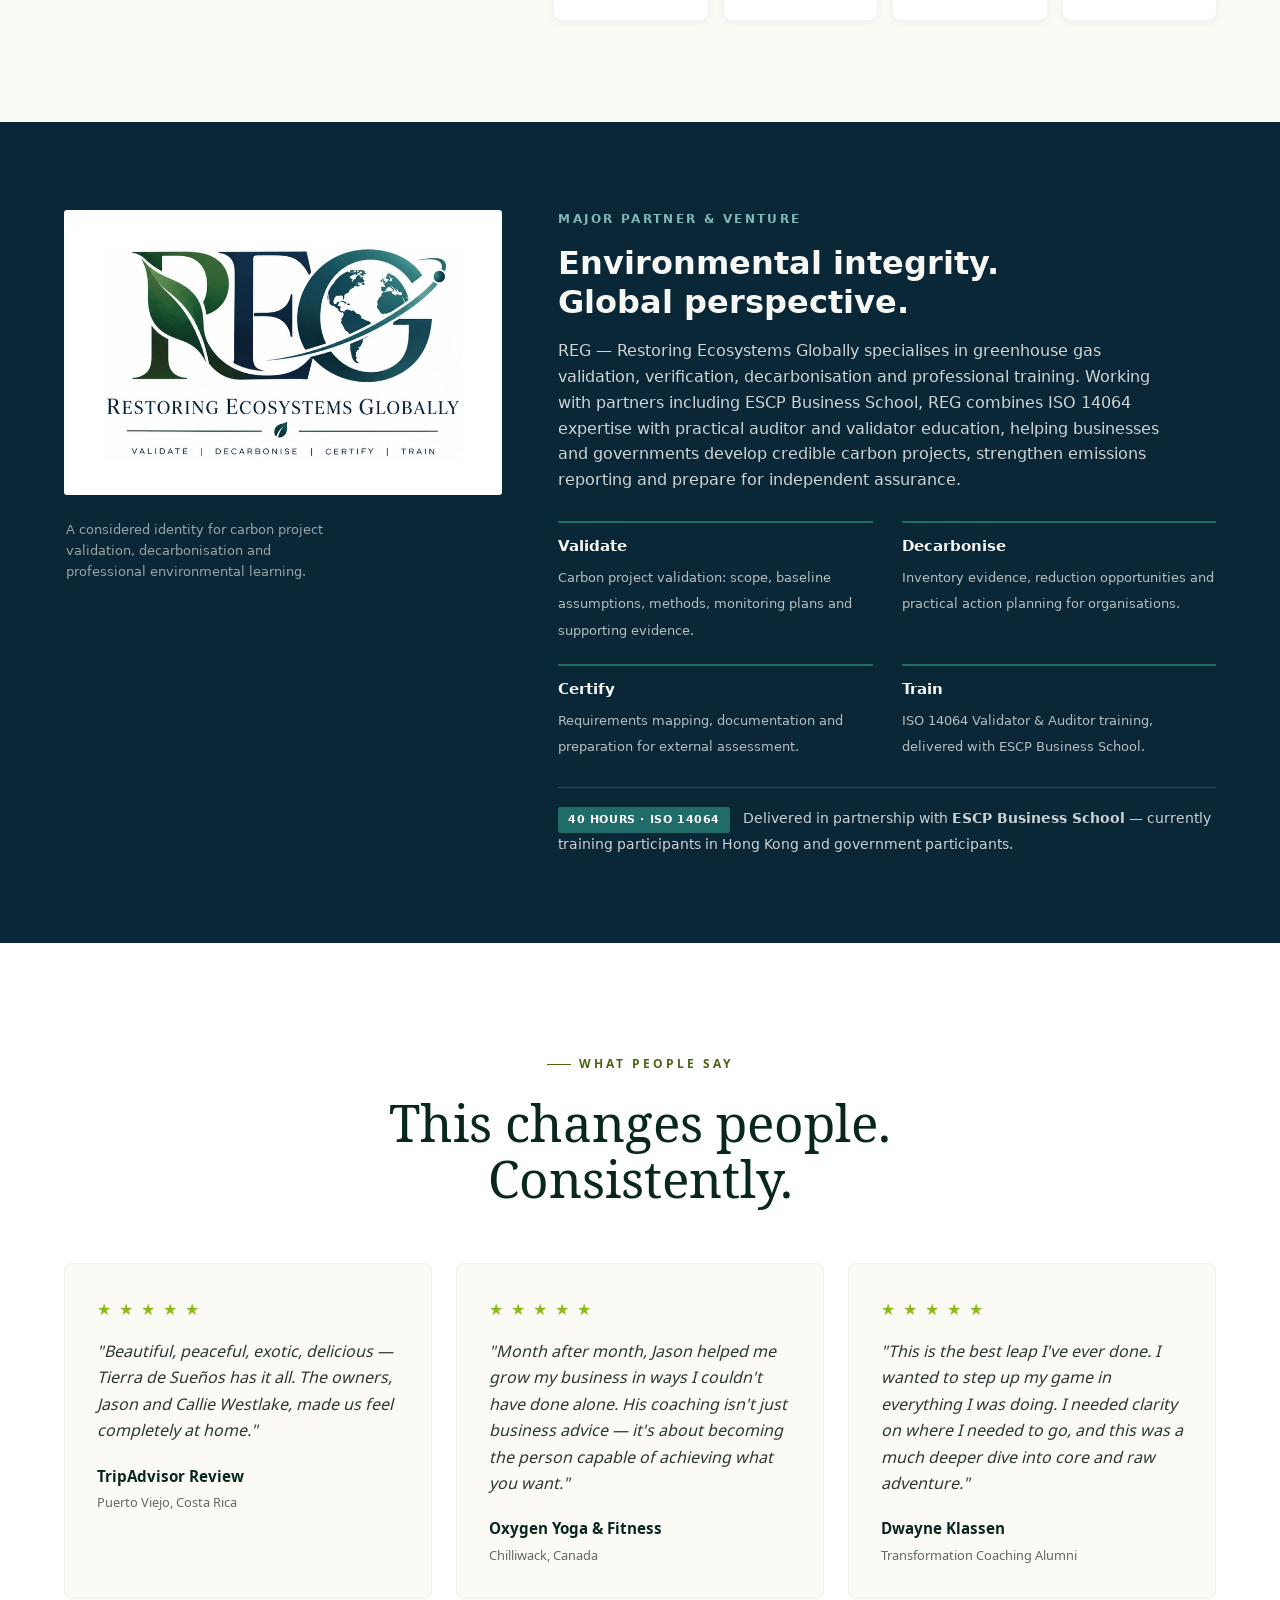
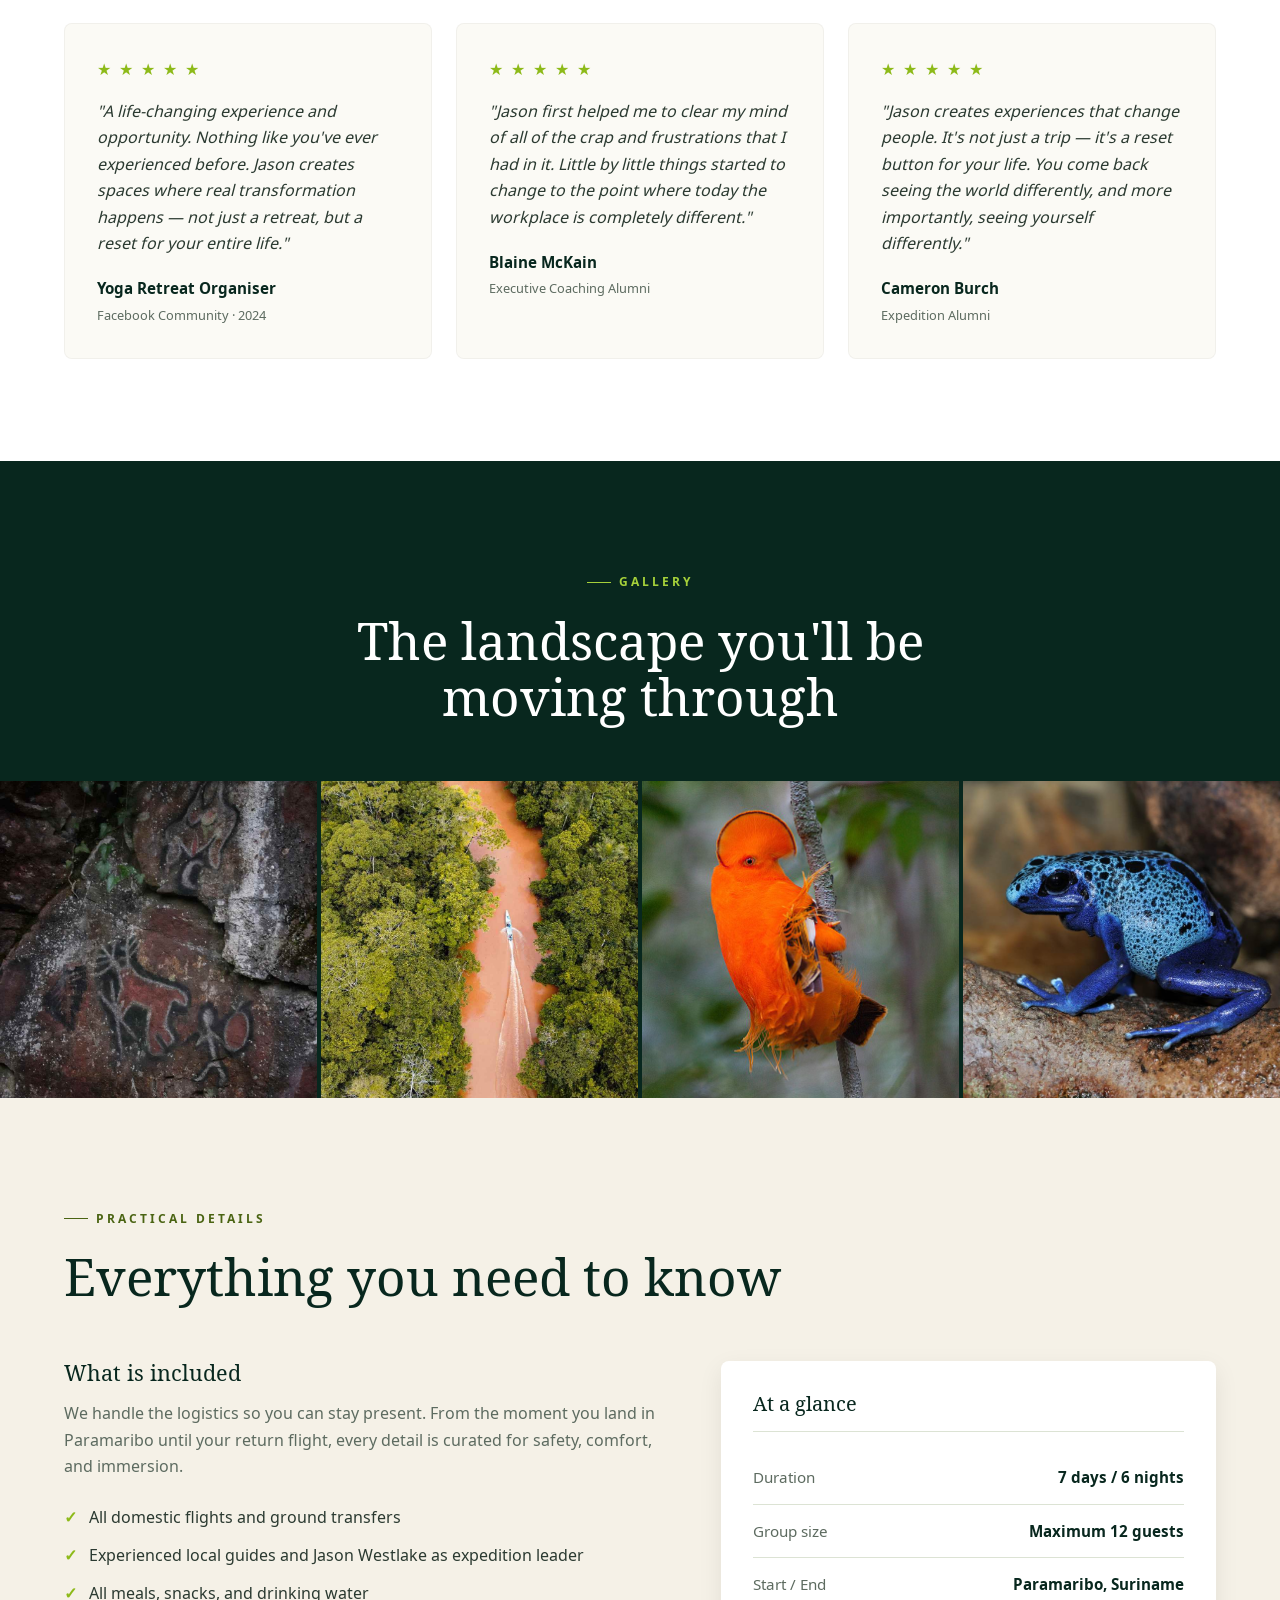
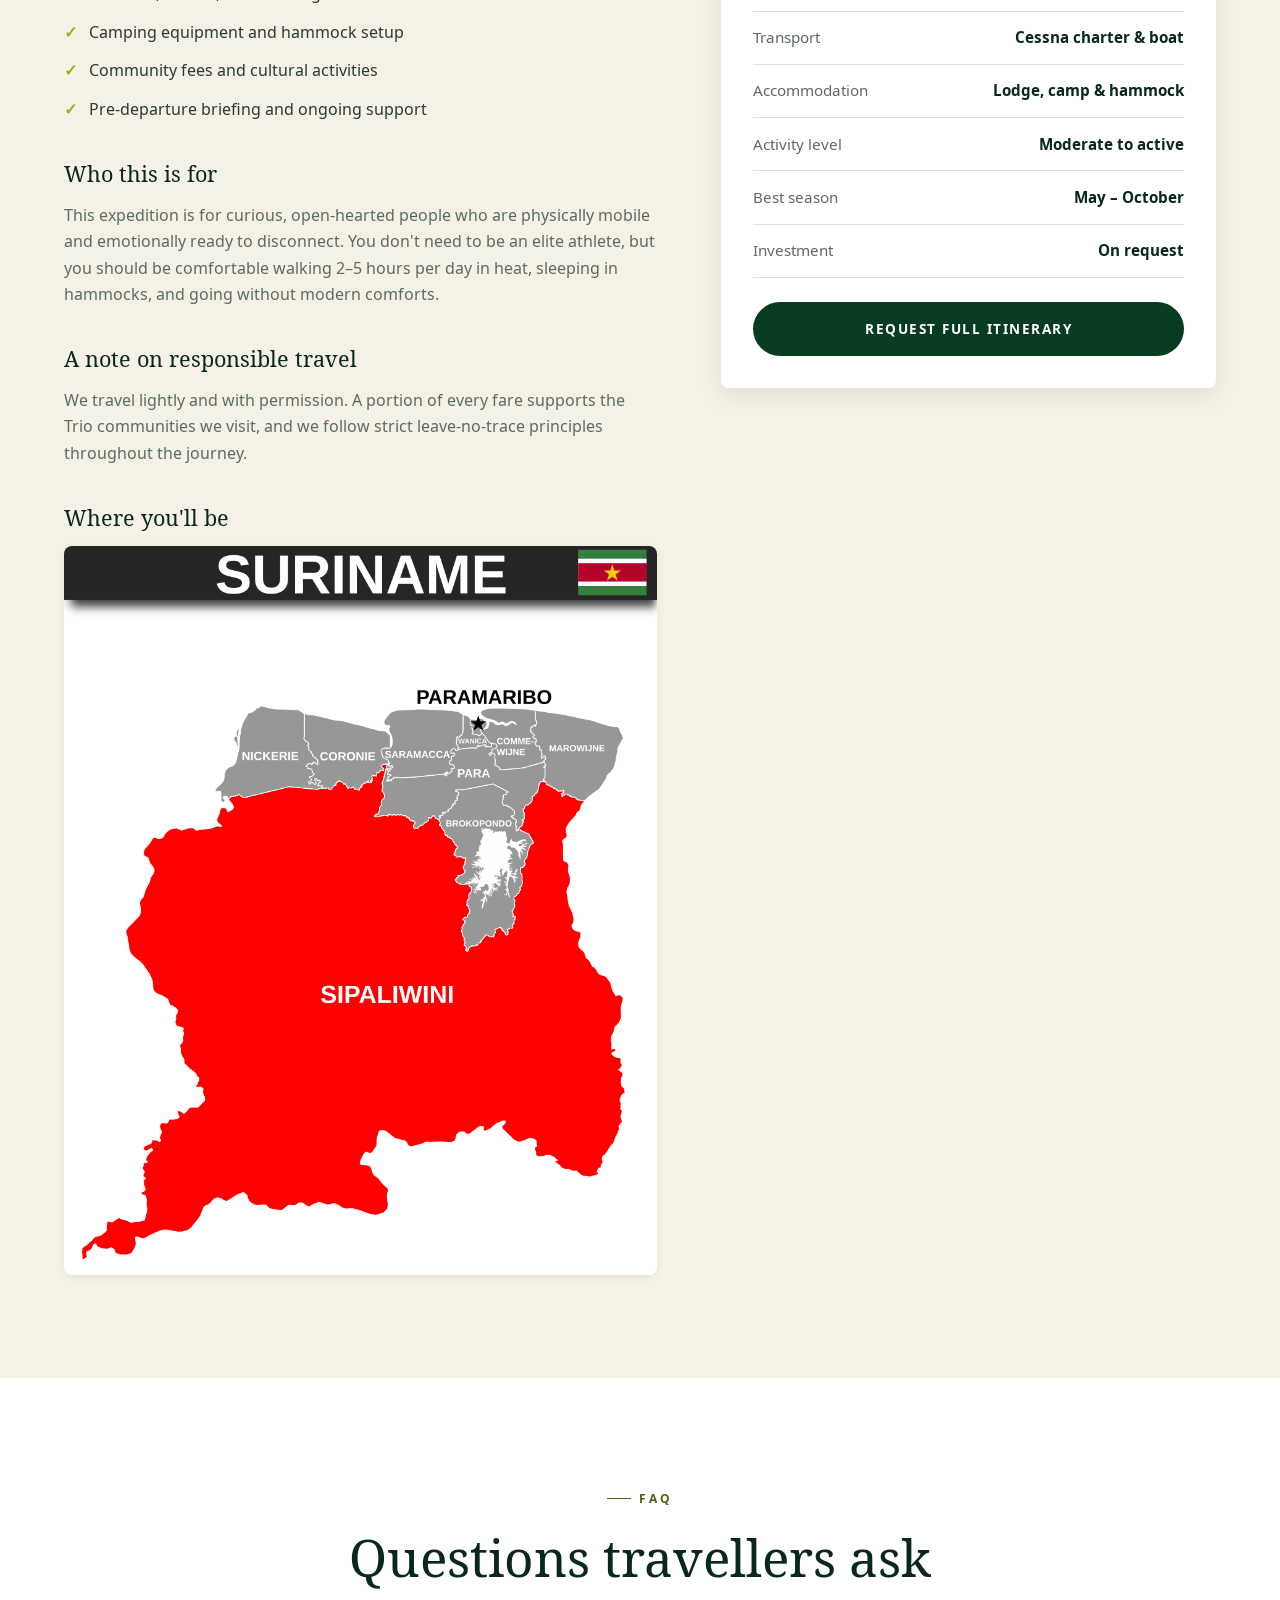
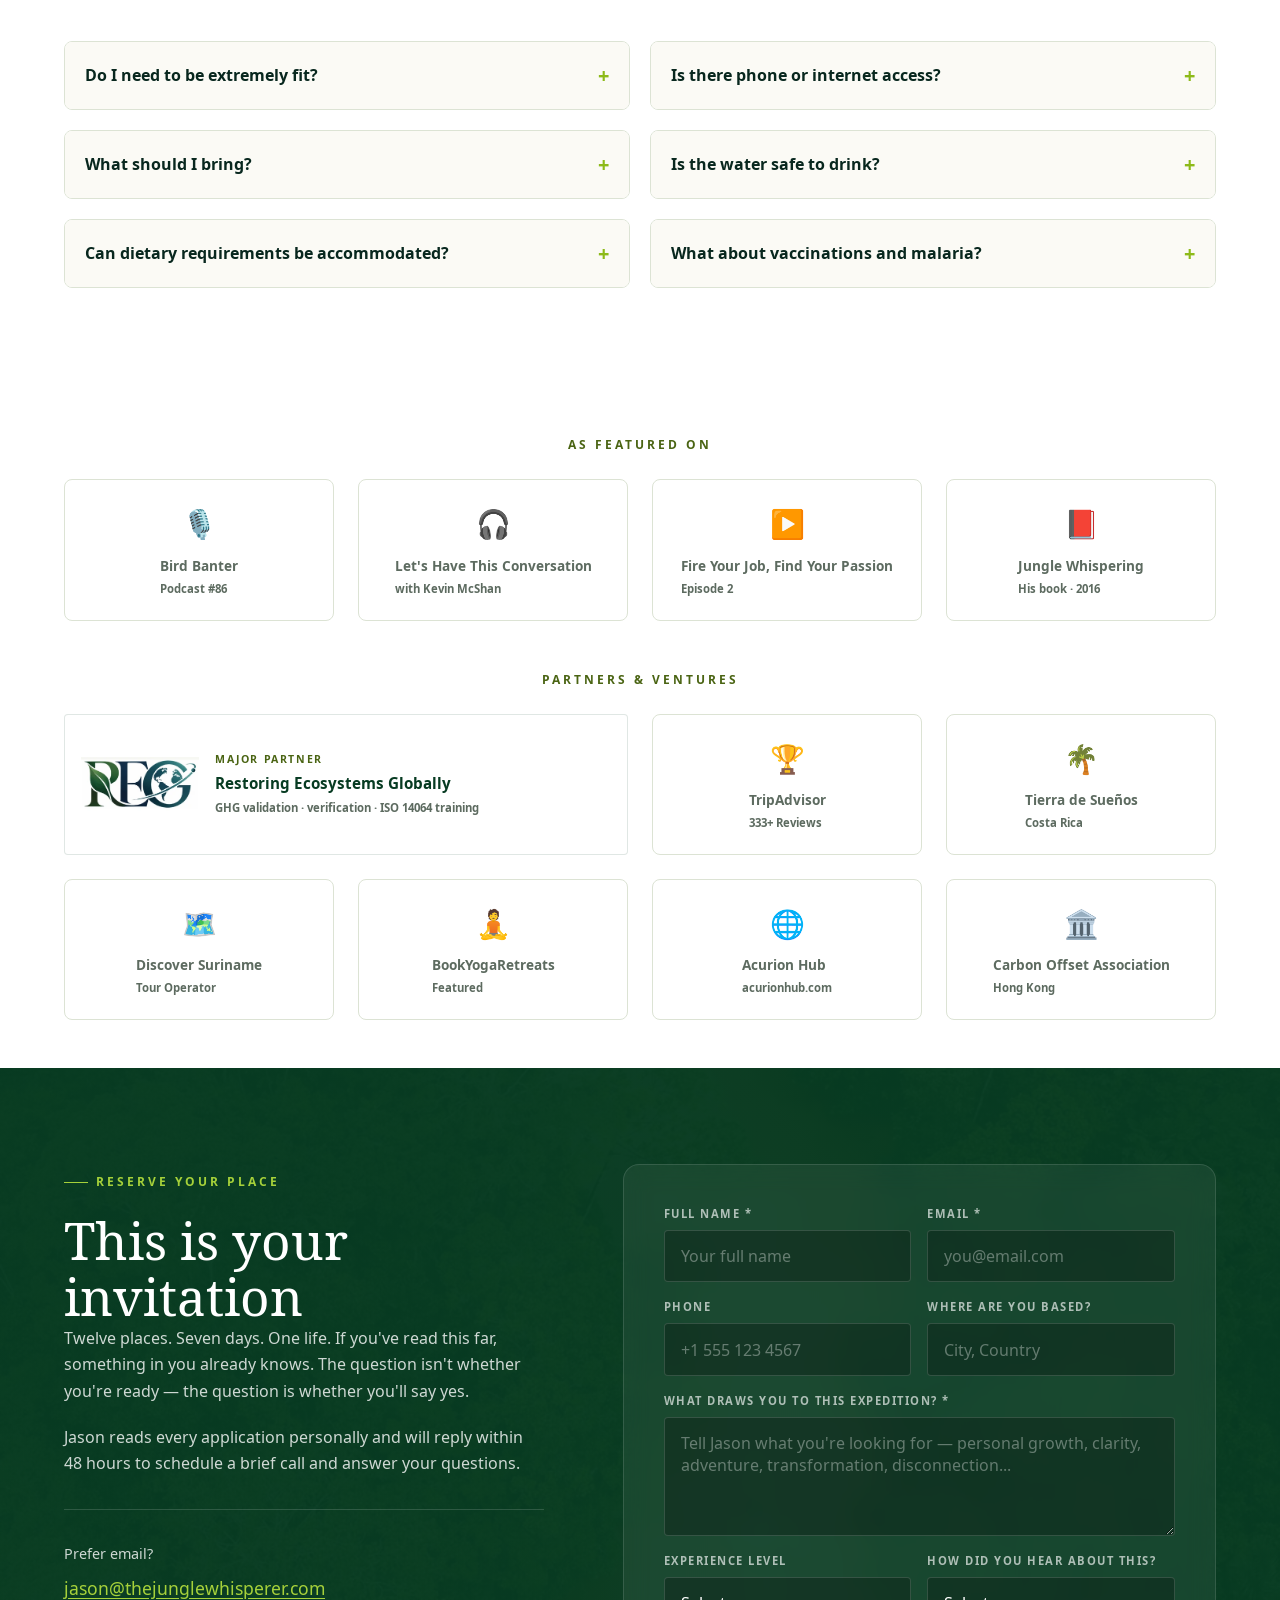
==== commit 0f18590b: "Deploy site" ====
--- a/index.html
+++ b/index.html
@@ -40,7 +40,7 @@
   <link rel="preload" as="font" type="font/woff2" href="fonts/noto-serif-regular.woff2" crossorigin>
   <link rel="preload" as="font" type="font/woff2" href="fonts/noto-sans-regular.woff2" crossorigin>
   <link rel="preload" as="image" href="images/opt/hero-960.webp" imagesrcset="images/opt/hero-960.webp 960w, images/opt/hero.webp 1600w" imagesizes="100vw" type="image/webp">
-  <link rel="stylesheet" href="css/style.css">
+  <link rel="stylesheet" href="css/style.css?v=20261121b">
 
   <script type="application/ld+json">
   {
--- a/css/style.css
+++ b/css/style.css
@@ -292,14 +292,15 @@
    the wordmark block is 154/205 of the crest height, so scaling both from the same
    ratio keeps the original optical relationship intact. */
 .nav-logo-crest {
-  height: 176px;
+  /* fluid: 176px on wide screens, never so large that it reaches the nav links */
+  height: clamp(88px, 11.5vw, 176px);
   width: auto;
   display: block;
   transition: height var(--transition-base);
 }
 
 .nav-logo-words {
-  height: 132px;
+  height: clamp(66px, 8.6vw, 132px);
   width: auto;
   display: block;
   transition: height var(--transition-base);
@@ -2242,8 +2243,10 @@
 
 /* ─── BRAND: footer lockup, brand line, business-card QR ─── */
 .footer-logo {
-  width: 340px;      /* above the guide's 320 px digital minimum for the full lockup */
+  width: min(340px, 100%);   /* above the guide's 320 px digital minimum for the full lockup */
   height: auto;
+  aspect-ratio: 720 / 617;   /* the artwork's own ratio — cannot be squashed by a stale rule */
+  object-fit: contain;
   max-width: 100%;
   margin-bottom: 0.5rem;
 }
@@ -2305,8 +2308,9 @@
   }
 
   .footer-logo {
-    width: 320px;    /* still at the guide's minimum; the lockup never shrinks below it */
+    width: min(320px, 100%);  /* still at the guide's minimum, still ratio-locked */
     height: auto;
+    aspect-ratio: 720 / 617;
   }
 }
 
@@ -2554,3 +2558,45 @@
   }
 
 }
+
+
+/* ─── MASTHEAD FIT: between the desktop layout and the mobile menu the split
+   lockup is wider than the space beside the nav links (measured: lettering
+   ended at x=662 while the links began at x=422 at 1024 px). Below 1120 px the
+   emblem carries the brand alone; the full lockup returns in the footer. ─── */
+/* Only where the desktop links are visible is the lettering in the way:
+   below 900 px the menu collapses and the split lockup fits again. */
+@media (min-width: 901px) and (max-width: 1120px) {
+  .nav-logo-words {
+    display: none;
+  }
+}
+
+/* Phones: the lockup must clear the hamburger. Measured at 390 px before this
+   rule, the lettering ended at x=358 and the toggle began at x=330. */
+@media (max-width: 900px) {
+  .nav-logo-crest {
+    height: clamp(56px, 15vw, 96px);
+  }
+
+  .nav-logo-words {
+    height: clamp(42px, 11.2vw, 72px);
+  }
+
+  .nav.scrolled .nav-logo-crest {
+    height: clamp(40px, 10vw, 56px);
+  }
+
+  .nav.scrolled .nav-logo-words {
+    height: clamp(30px, 7.5vw, 42px);
+  }
+}
+
+/* Nav links may never sit under the logo, at any width. */
+.nav .container {
+  gap: 1.25rem;
+}
+
+.nav-links {
+  margin-left: auto;
+}
